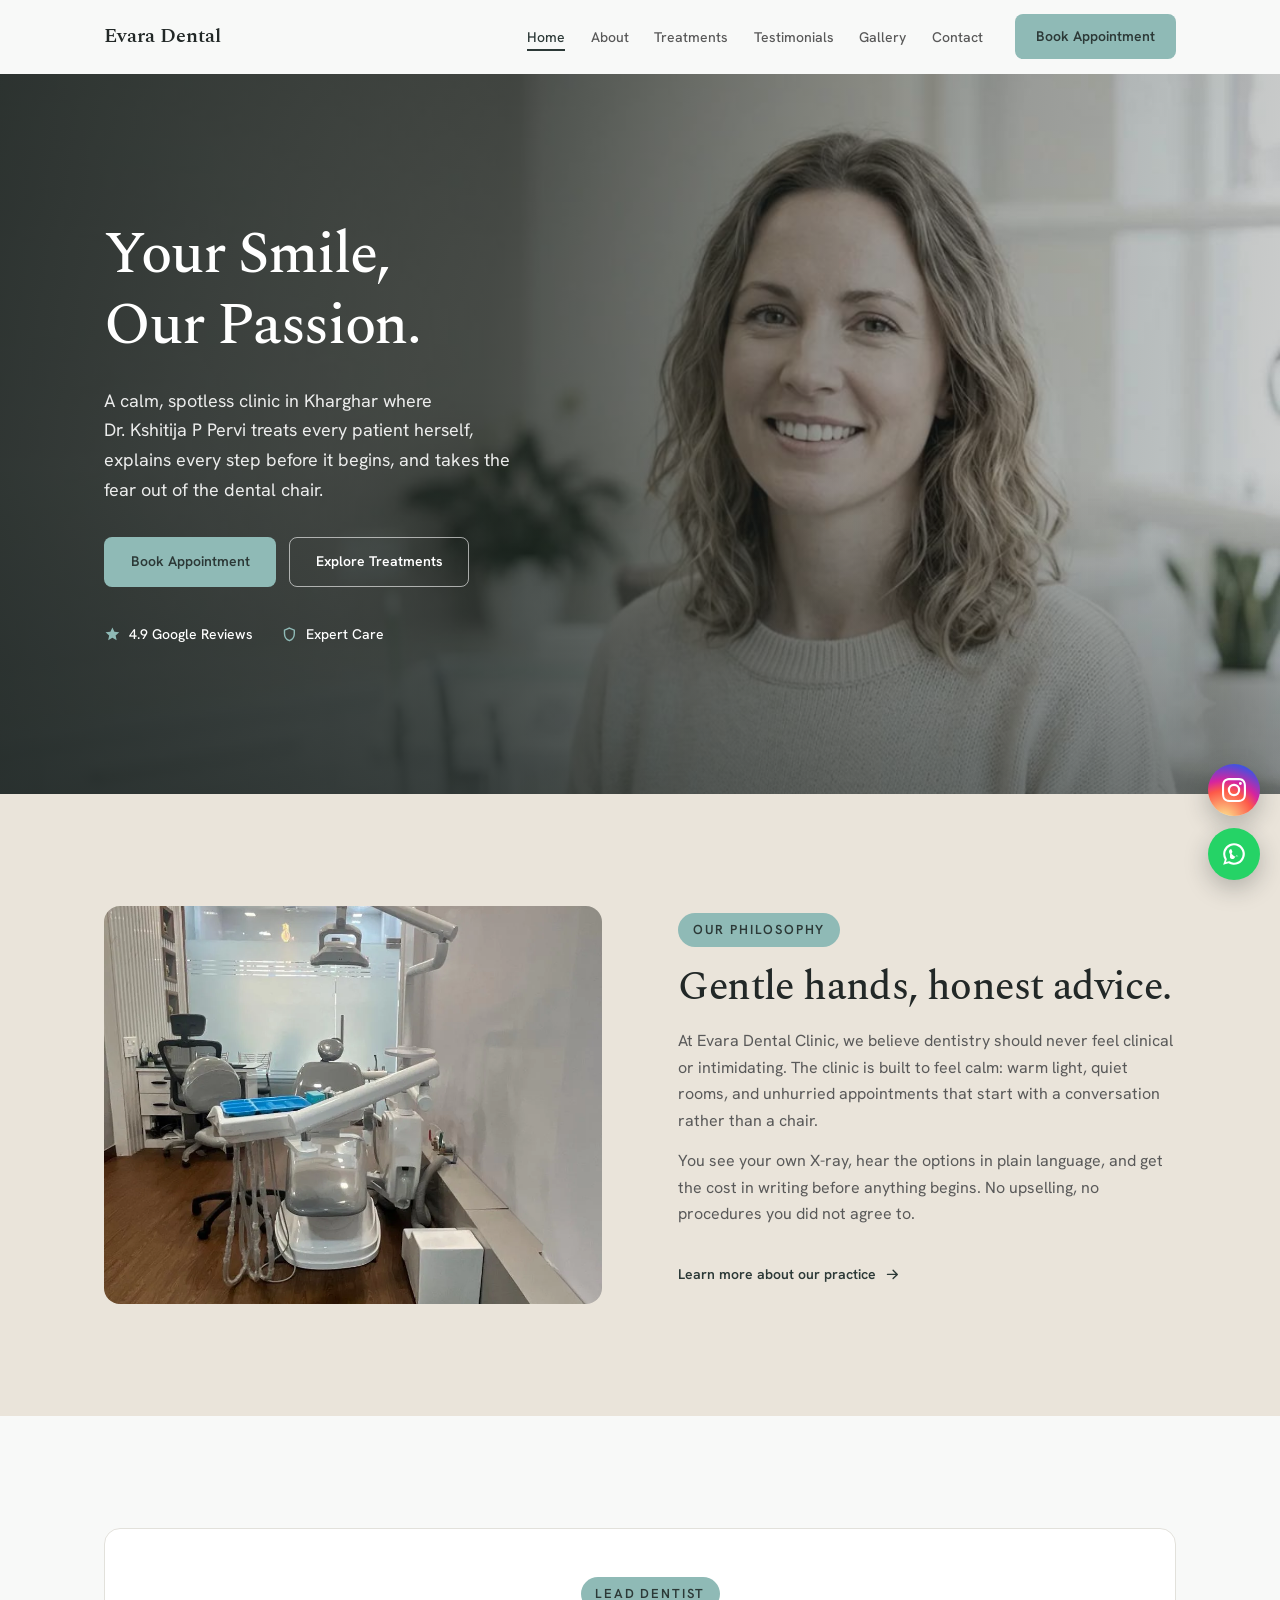
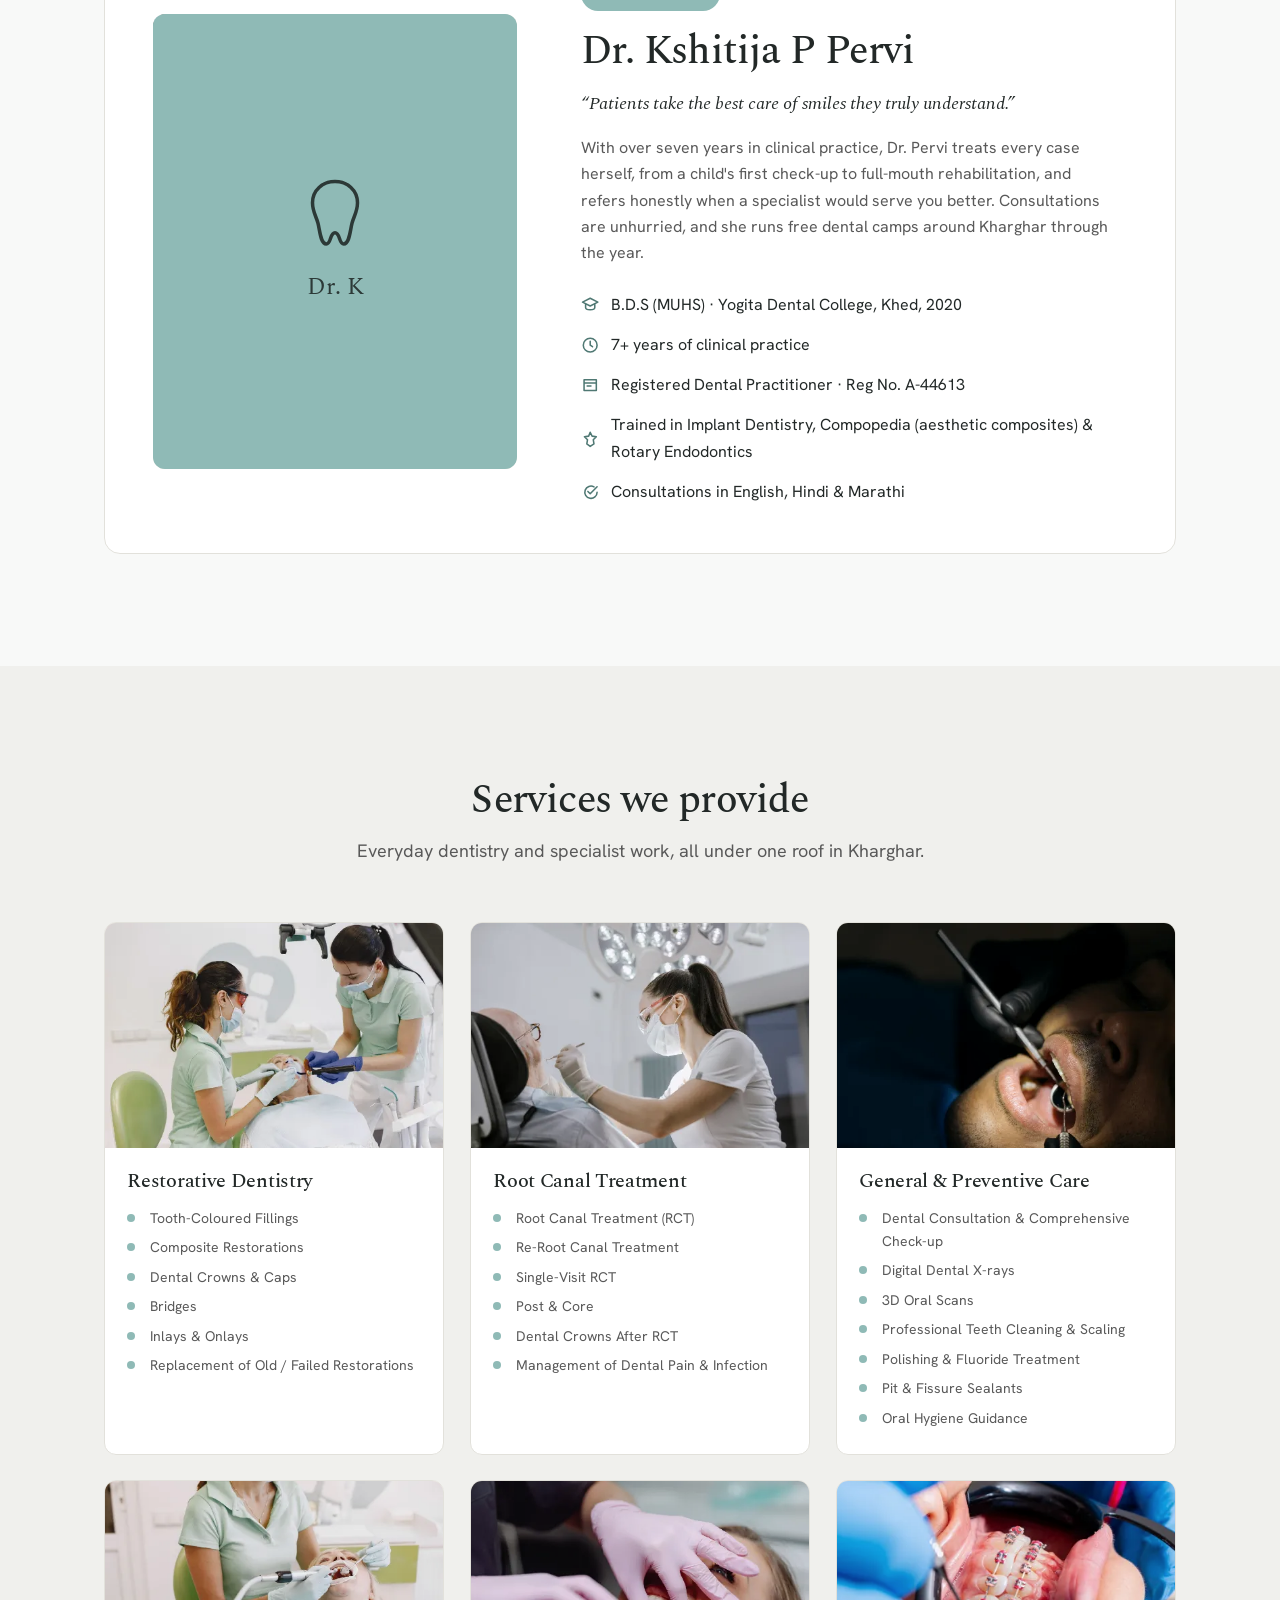
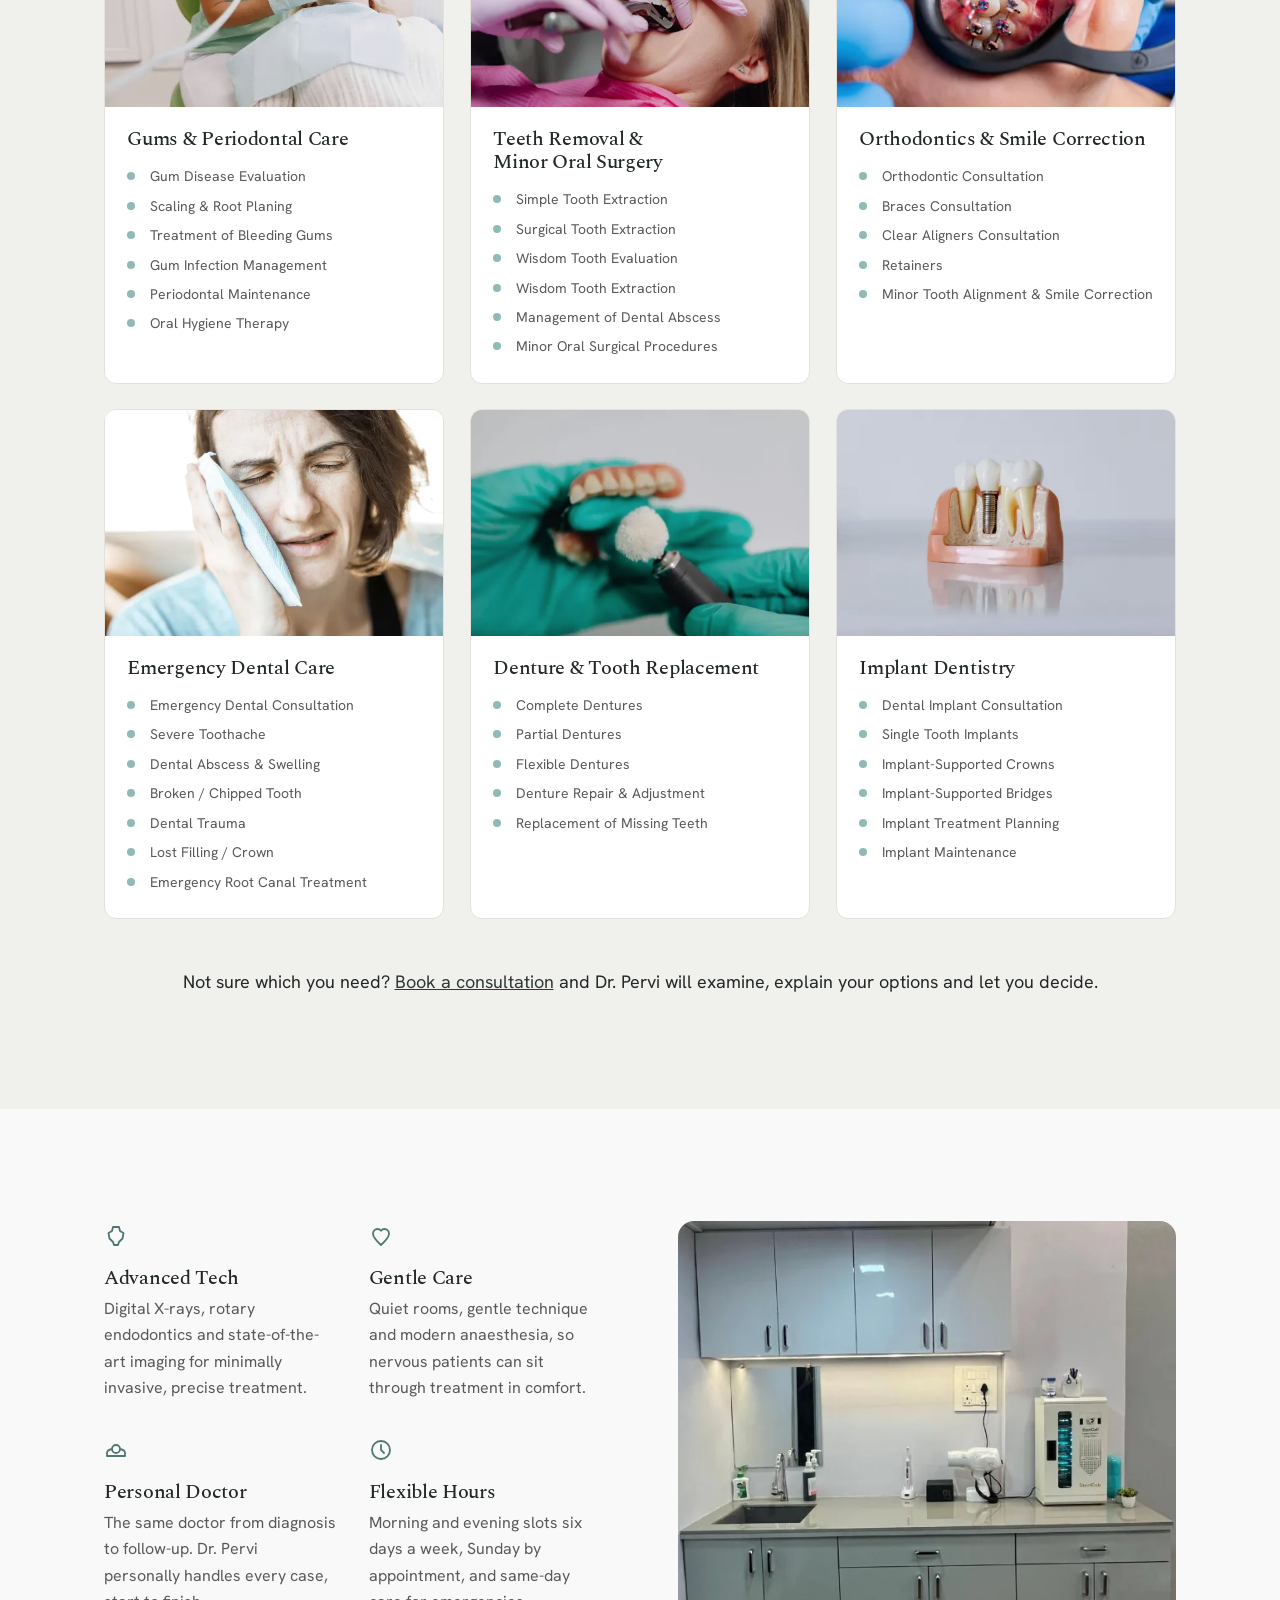
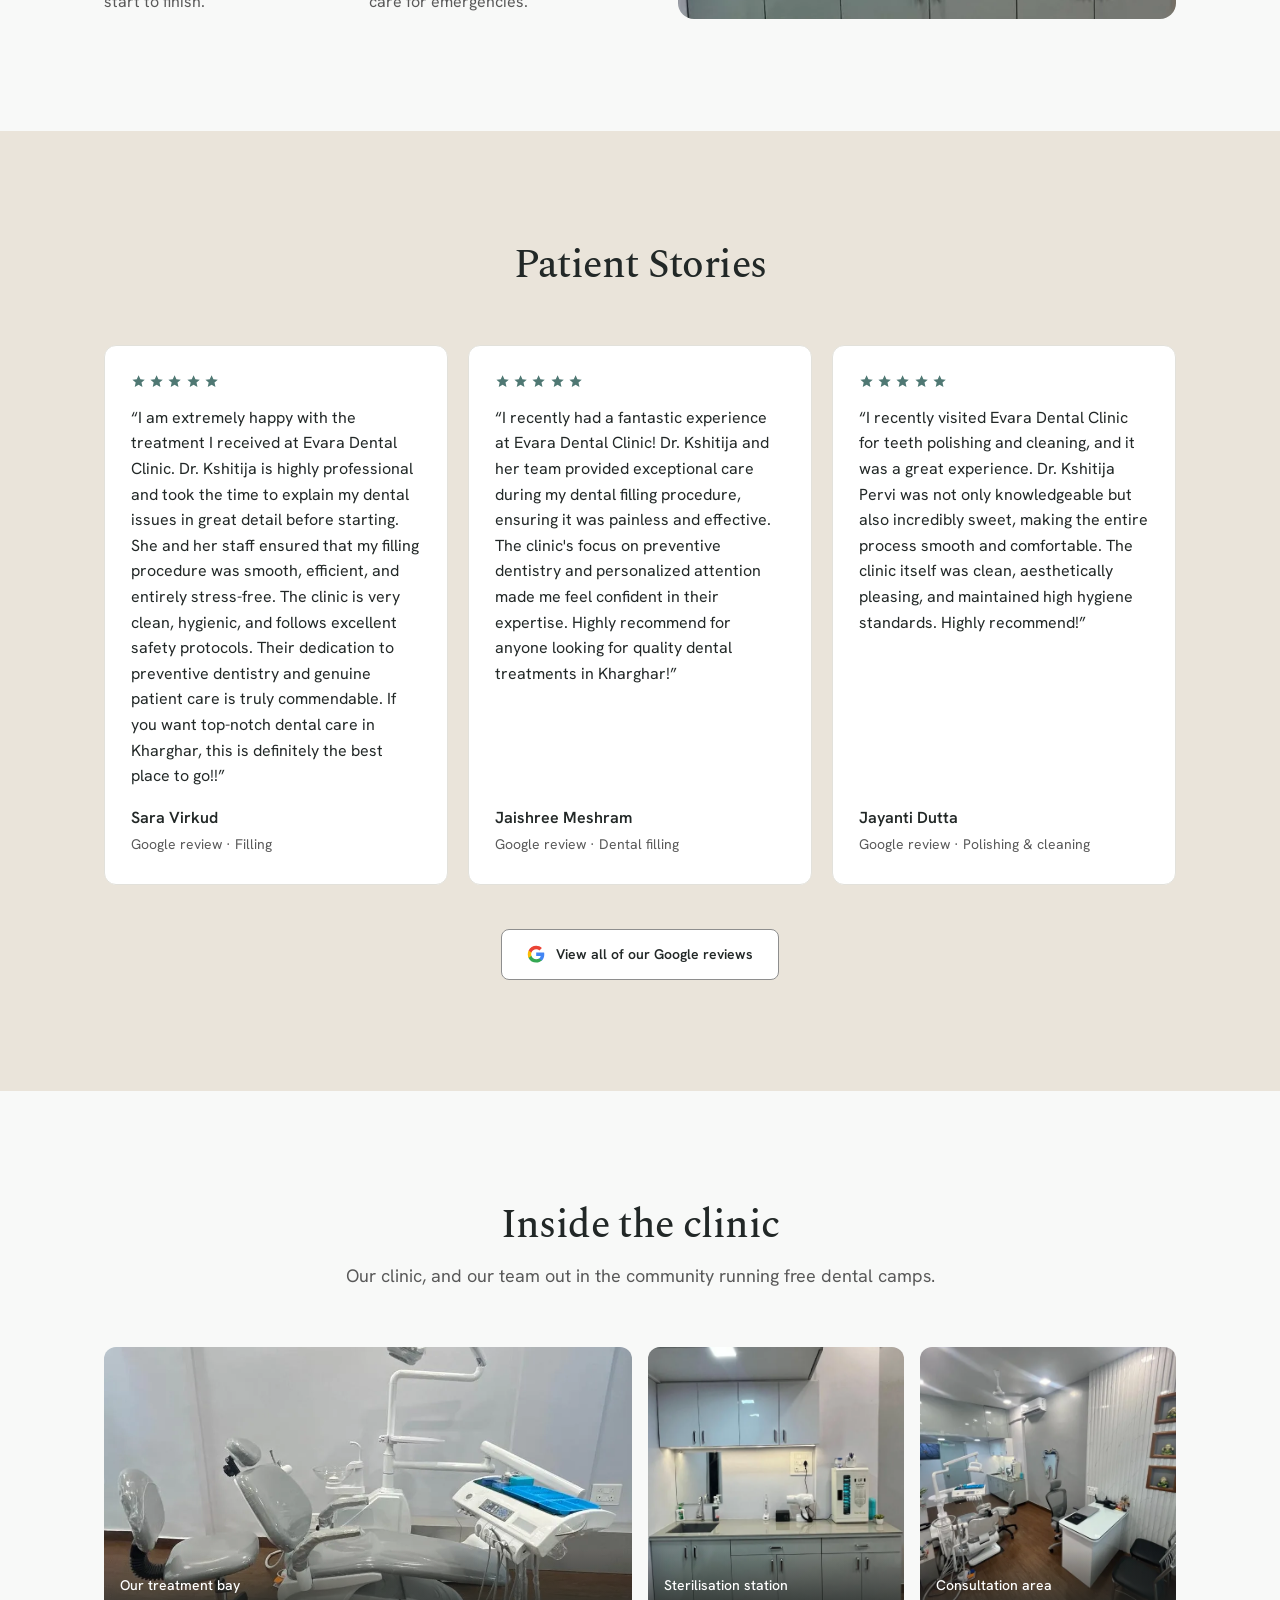
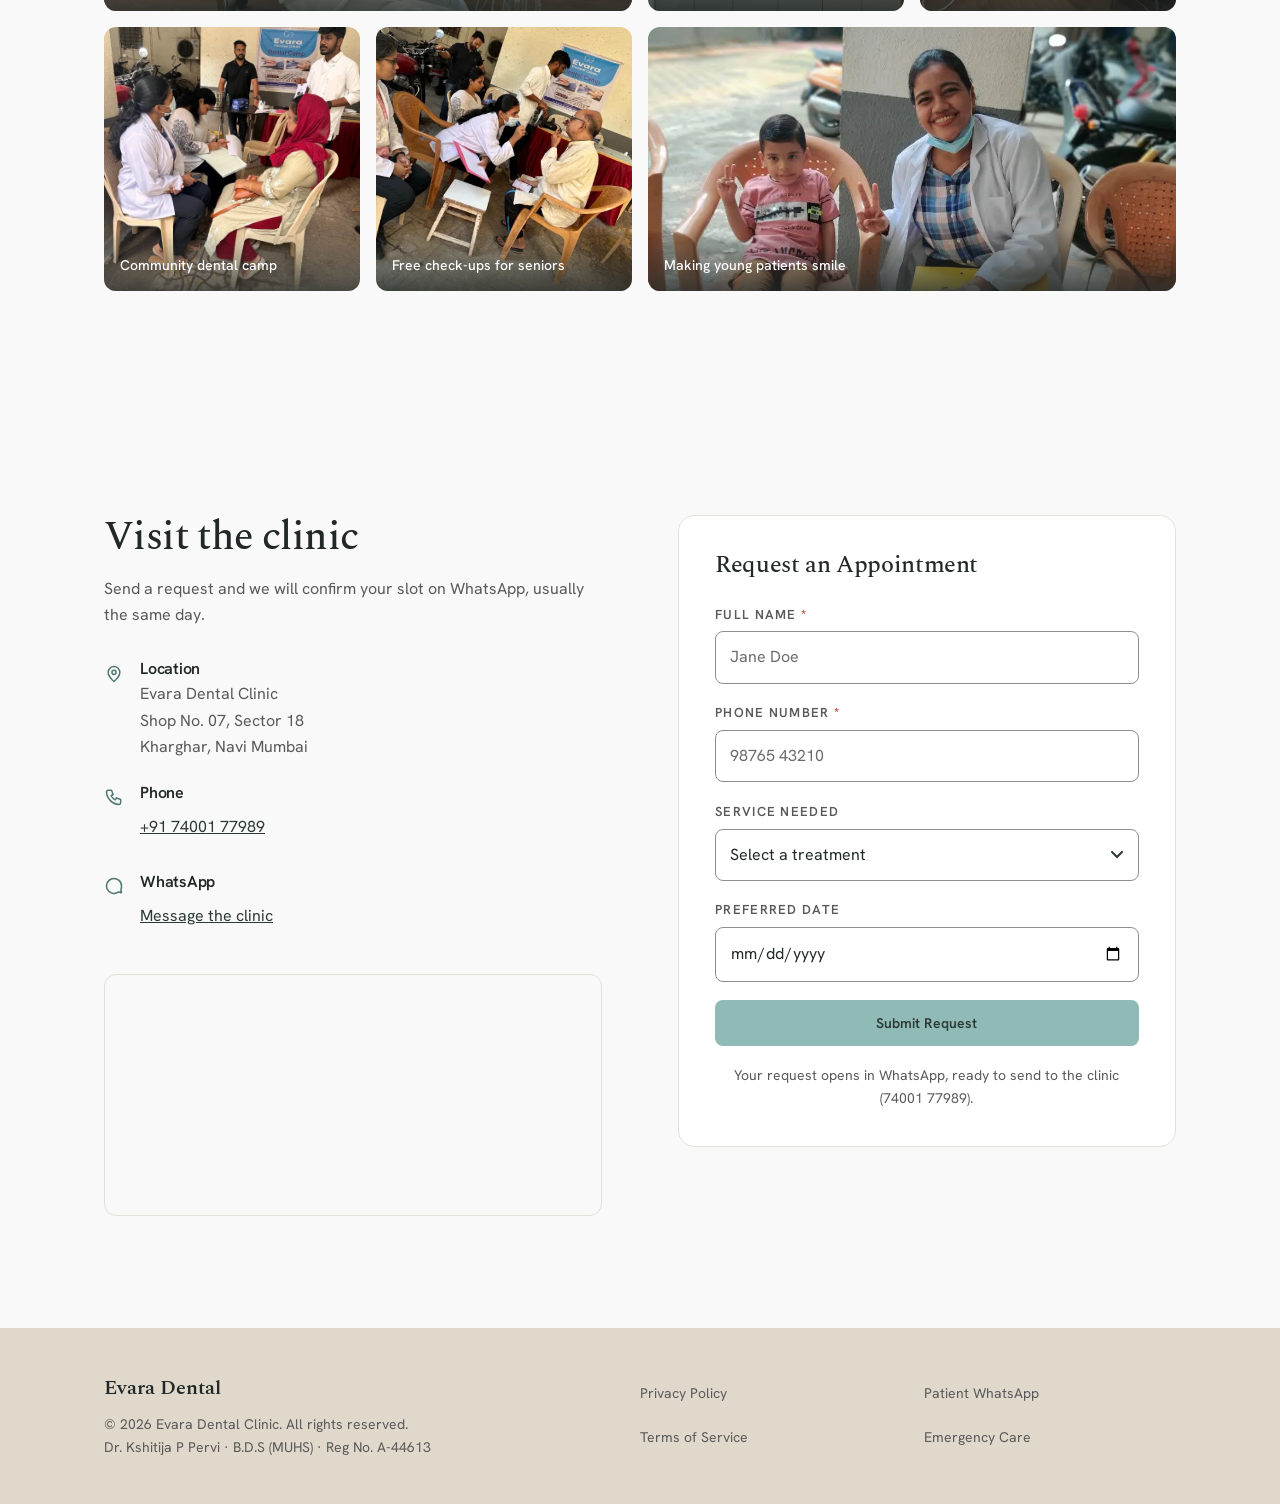
==== index.html @ 3974112f "Expand services to 9 categories and enrich doctor bio - Services section rebuilt from 4 icon cards t" ====
<!DOCTYPE html>
<html lang="en">
<head>
  <meta charset="UTF-8">
  <meta name="viewport" content="width=device-width, initial-scale=1.0">
  <title>Evara Dental Clinic | Dr. Kshitija P Pervi, B.D.S (MUHS)</title>
  <meta name="description" content="Evara Dental Clinic in Sector 18, Kharghar. Dr. Kshitija P Pervi, B.D.S (MUHS) treats every case personally: check-ups, root canals, implants, braces and kids' dentistry. Call 74001 77989 to book.">
  <link rel="preconnect" href="https://fonts.googleapis.com">
  <link rel="preconnect" href="https://fonts.gstatic.com" crossorigin>
  <link href="https://fonts.googleapis.com/css2?family=Spectral:ital,wght@0,400;0,500;0,600;1,400&family=Hanken+Grotesk:wght@400;500;600&display=swap" rel="stylesheet">
  <link rel="stylesheet" href="styles.css">
  <link rel="icon" type="image/svg+xml" href='data:image/svg+xml,<svg xmlns="http://www.w3.org/2000/svg" viewBox="0 0 32 32"><path d="M16 3C11 3 7 6.5 7 11.5c0 3.5 1.5 5.5 2.2 8.2.7 2.7 1 8.3 3.3 8.3 2 0 1.4-4.5 3.5-4.5s1.5 4.5 3.5 4.5c2.3 0 2.6-5.6 3.3-8.3.7-2.7 2.2-4.7 2.2-8.2C25 6.5 21 3 16 3z" fill="none" stroke="%232C3937" stroke-width="2"/></svg>'>
</head>
<body>

  <a class="skip-link" href="#home">Skip to content</a>

  <!-- ======================= NAVIGATION ======================= -->
  <header class="site-header" id="siteHeader">
    <nav class="nav" aria-label="Main">
      <a href="#home" class="brand">Evara Dental</a>

      <button class="nav-toggle" id="navToggle" aria-expanded="false" aria-controls="navMenu">
        <span class="nav-toggle-bar"></span>
        <span class="nav-toggle-bar"></span>
        <span class="sr-only">Open menu</span>
      </button>

      <div class="nav-menu" id="navMenu">
        <ul class="nav-links">
          <li><a href="#home">Home</a></li>
          <li><a href="#about">About</a></li>
          <li><a href="#treatments">Treatments</a></li>
          <li><a href="#testimonials">Testimonials</a></li>
          <li><a href="#gallery">Gallery</a></li>
          <li><a href="#contact">Contact</a></li>
        </ul>
        <a href="#contact" class="btn btn-primary nav-cta">Book Appointment</a>
      </div>
    </nav>
  </header>

  <main>

    <!-- ======================= HERO ======================= -->
    <section class="hero hero--video" id="home">
      <div class="hero-bg" aria-hidden="true">
        <!-- Decorative background clip. Poster shows before load and whenever
             the video is paused (reduced-motion, or a failed/blocked load). -->
        <video class="hero-video" id="heroVideo"
               autoplay muted loop playsinline preload="metadata"
               poster="images/hero-poster.jpg" tabindex="-1" aria-hidden="true">
          <source src="videos/hero-smile.mp4" type="video/mp4">
        </video>
        <div class="hero-scrim"></div>
      </div>
      <div class="container">
        <div class="hero-copy">
          <h1 class="hero-title">
            <span class="line"><span>Your Smile,</span></span>
            <span class="line"><span>Our Passion.</span></span>
          </h1>
          <p>A calm, spotless clinic in Kharghar where Dr.&nbsp;Kshitija&nbsp;P&nbsp;Pervi treats every patient herself, explains every step before it begins, and takes the fear out of the dental chair.</p>
          <div class="hero-actions">
            <a href="#contact" class="btn btn-primary">Book Appointment</a>
            <a href="#treatments" class="btn btn-outline btn-outline--light">Explore Treatments</a>
          </div>
          <div class="hero-badges">
            <span class="hero-badge">
              <svg viewBox="0 0 24 24" aria-hidden="true"><path fill="currentColor" d="M12 2l2.9 6.3 6.9.7-5.2 4.6 1.5 6.8L12 16.9 5.9 20.4l1.5-6.8L2.2 9l6.9-.7z"/></svg>
              4.9 Google Reviews
            </span>
            <span class="hero-badge">
              <svg viewBox="0 0 24 24" aria-hidden="true"><path fill="none" stroke="currentColor" stroke-width="2" d="M12 3l7 3v5c0 4.5-3 8.5-7 10-4-1.5-7-5.5-7-10V6z"/></svg>
              Expert Care
            </span>
          </div>
        </div>
      </div>
    </section>

    <!-- ======================= PHILOSOPHY / ABOUT ======================= -->
    <section class="philosophy band-beige" id="about">
      <div class="container split-grid">
        <div class="split-media">
          <picture>
            <source type="image/webp" sizes="(max-width: 860px) 100vw, 50vw"
                    srcset="images/clinic-chair-glass-600.webp 600w, images/clinic-chair-glass.webp 960w">
            <img src="images/clinic-chair-glass.jpeg" alt="The treatment bay at Evara, looking through to the frosted-glass consultation room" width="960" height="1280" loading="lazy" decoding="async">
          </picture>
        </div>
        <div class="split-copy">
          <span class="pill">Our Philosophy</span>
          <h2>Gentle hands, honest advice.</h2>
          <p>At Evara Dental Clinic, we believe dentistry should never feel clinical or intimidating. The clinic is built to feel calm: warm light, quiet rooms, and unhurried appointments that start with a conversation rather than a chair.</p>
          <p>You see your own X-ray, hear the options in plain language, and get the cost in writing before anything begins. No upselling, no procedures you did not agree to.</p>
          <a class="arrow-link" href="#dentist">Learn more about our practice
            <svg viewBox="0 0 24 24" aria-hidden="true"><path fill="none" stroke="currentColor" stroke-width="2" stroke-linecap="round" stroke-linejoin="round" d="M5 12h14m-6-6l6 6-6 6"/></svg>
          </a>
        </div>
      </div>
    </section>

    <!-- ======================= LEAD DENTIST ======================= -->
    <section class="dentist" id="dentist">
      <div class="container">
        <div class="dentist-card">
          <!-- TO ADD THE DOCTOR'S PHOTO: save it as images/dr-kshitija.jpg, then
               remove `no-photo` from the div below and add the src to the img:
               <img id="doctorPhoto" src="images/dr-kshitija.jpg" alt="Dr. Kshitija P Pervi"> -->
          <div class="dentist-portrait no-photo" id="doctorPortrait">
            <img id="doctorPhoto" alt="Dr. Kshitija P Pervi">
            <div class="dentist-monogram" aria-hidden="true">
              <svg viewBox="0 0 32 32">
                <path d="M16 3C11 3 7 6.5 7 11.5c0 3.5 1.5 5.5 2.2 8.2.7 2.7 1 8.3 3.3 8.3 2 0 1.4-4.5 3.5-4.5s1.5 4.5 3.5 4.5c2.3 0 2.6-5.6 3.3-8.3.7-2.7 2.2-4.7 2.2-8.2C25 6.5 21 3 16 3z" fill="none" stroke="currentColor" stroke-width="1.4"/>
              </svg>
              <span>Dr. K</span>
            </div>
          </div>
          <div class="dentist-copy">
            <span class="pill">Lead Dentist</span>
            <h2>Dr. Kshitija P Pervi</h2>
            <p class="dentist-quote">&ldquo;Patients take the best care of smiles they truly understand.&rdquo;</p>
            <p class="dentist-bio">With over seven years in clinical practice, Dr. Pervi treats every case herself, from a child's first check-up to full-mouth rehabilitation, and refers honestly when a specialist would serve you better. Consultations are unhurried, and she runs free dental camps around Kharghar through the year.</p>
            <ul class="dentist-creds">
              <li>
                <svg viewBox="0 0 24 24" aria-hidden="true"><path fill="none" stroke="currentColor" stroke-width="2" stroke-linecap="round" stroke-linejoin="round" d="M12 3L2 8l10 5 10-5-10-5zm-6 7.5V15c0 1.7 2.7 3 6 3s6-1.3 6-3v-4.5"/></svg>
                B.D.S (MUHS) &middot; Yogita Dental College, Khed, 2020
              </li>
              <li>
                <svg viewBox="0 0 24 24" aria-hidden="true"><circle cx="12" cy="12" r="9" fill="none" stroke="currentColor" stroke-width="2"/><path fill="none" stroke="currentColor" stroke-width="2" stroke-linecap="round" d="M12 7v5l3 2"/></svg>
                7+ years of clinical practice
              </li>
              <li>
                <svg viewBox="0 0 24 24" aria-hidden="true"><path fill="none" stroke="currentColor" stroke-width="2" stroke-linecap="round" stroke-linejoin="round" d="M4 5h16v14H4zM4 9h16M8 13h5"/></svg>
                Registered Dental Practitioner &middot; Reg No. A-44613
              </li>
              <li>
                <svg viewBox="0 0 24 24" aria-hidden="true"><path fill="none" stroke="currentColor" stroke-width="2" stroke-linecap="round" stroke-linejoin="round" d="M12 3l2.5 5 5.5.8-4 3.9.9 5.5L12 21.5 7.6 18.2l.9-5.5-4-3.9L10 8z"/></svg>
                Trained in Implant Dentistry, Compopedia (aesthetic composites) &amp; Rotary Endodontics
              </li>
              <li>
                <svg viewBox="0 0 24 24" aria-hidden="true"><path fill="none" stroke="currentColor" stroke-width="2" stroke-linecap="round" stroke-linejoin="round" d="M21 12a8 8 0 1 1-4-6.9M21 5l-9 9-3-3"/></svg>
                Consultations in English, Hindi &amp; Marathi
              </li>
            </ul>
          </div>
        </div>
      </div>
    </section>

    <!-- ======================= SERVICES ======================= -->
    <section class="services" id="treatments">
      <div class="container">
        <div class="section-head">
          <h2>Services we provide</h2>
          <p>Everyday dentistry and specialist work, all under one roof in Kharghar.</p>
        </div>
        <div class="service-grid">

          <article class="service-card">
            <div class="service-media">
              <picture>
                <source type="image/webp" sizes="(max-width:560px) 100vw, (max-width:900px) 46vw, 30vw"
                        srcset="images/services/1-restorative-500.webp 500w, images/services/1-restorative.webp 800w">
                <img src="images/services/1-restorative.webp" alt="Two dentists placing a tooth-coloured filling for a patient" loading="lazy" decoding="async">
              </picture>
            </div>
            <div class="service-body">
              <h3>Restorative Dentistry</h3>
              <ul class="service-list">
                <li>Tooth-Coloured Fillings</li>
                <li>Composite Restorations</li>
                <li>Dental Crowns &amp; Caps</li>
                <li>Bridges</li>
                <li>Inlays &amp; Onlays</li>
                <li>Replacement of Old / Failed Restorations</li>
              </ul>
            </div>
          </article>

          <article class="service-card">
            <div class="service-media">
              <picture>
                <source type="image/webp" sizes="(max-width:560px) 100vw, (max-width:900px) 46vw, 30vw"
                        srcset="images/services/2-rootcanal-500.webp 500w, images/services/2-rootcanal.webp 800w">
                <img src="images/services/2-rootcanal.webp" alt="A dentist performing root canal treatment on a patient" loading="lazy" decoding="async">
              </picture>
            </div>
            <div class="service-body">
              <h3>Root Canal Treatment</h3>
              <ul class="service-list">
                <li>Root Canal Treatment (RCT)</li>
                <li>Re-Root Canal Treatment</li>
                <li>Single-Visit RCT</li>
                <li>Post &amp; Core</li>
                <li>Dental Crowns After RCT</li>
                <li>Management of Dental Pain &amp; Infection</li>
              </ul>
            </div>
          </article>

          <article class="service-card">
            <div class="service-media">
              <picture>
                <source type="image/webp" sizes="(max-width:560px) 100vw, (max-width:900px) 46vw, 30vw"
                        srcset="images/services/3-general-500.webp 500w, images/services/3-general.webp 800w">
                <img src="images/services/3-general.webp" alt="A patient having a dental check-up and scan" loading="lazy" decoding="async">
              </picture>
            </div>
            <div class="service-body">
              <h3>General &amp; Preventive Care</h3>
              <ul class="service-list">
                <li>Dental Consultation &amp; Comprehensive Check-up</li>
                <li>Digital Dental X-rays</li>
                <li>3D Oral Scans</li>
                <li>Professional Teeth Cleaning &amp; Scaling</li>
                <li>Polishing &amp; Fluoride Treatment</li>
                <li>Pit &amp; Fissure Sealants</li>
                <li>Oral Hygiene Guidance</li>
              </ul>
            </div>
          </article>

          <article class="service-card">
            <div class="service-media">
              <picture>
                <source type="image/webp" sizes="(max-width:560px) 100vw, (max-width:900px) 46vw, 30vw"
                        srcset="images/services/4-gums-500.webp 500w, images/services/4-gums.webp 800w">
                <img src="images/services/4-gums.webp" alt="A dental hygienist cleaning a patient's teeth and gums" loading="lazy" decoding="async">
              </picture>
            </div>
            <div class="service-body">
              <h3>Gums &amp; Periodontal Care</h3>
              <ul class="service-list">
                <li>Gum Disease Evaluation</li>
                <li>Scaling &amp; Root Planing</li>
                <li>Treatment of Bleeding Gums</li>
                <li>Gum Infection Management</li>
                <li>Periodontal Maintenance</li>
                <li>Oral Hygiene Therapy</li>
              </ul>
            </div>
          </article>

          <article class="service-card">
            <div class="service-media">
              <picture>
                <source type="image/webp" sizes="(max-width:560px) 100vw, (max-width:900px) 46vw, 30vw"
                        srcset="images/services/5-extraction-500.webp 500w, images/services/5-extraction.webp 800w">
                <img src="images/services/5-extraction.webp" alt="A dentist extracting a tooth during minor oral surgery" loading="lazy" decoding="async">
              </picture>
            </div>
            <div class="service-body">
              <h3>Teeth Removal &amp; Minor Oral Surgery</h3>
              <ul class="service-list">
                <li>Simple Tooth Extraction</li>
                <li>Surgical Tooth Extraction</li>
                <li>Wisdom Tooth Evaluation</li>
                <li>Wisdom Tooth Extraction</li>
                <li>Management of Dental Abscess</li>
                <li>Minor Oral Surgical Procedures</li>
              </ul>
            </div>
          </article>

          <article class="service-card">
            <div class="service-media">
              <picture>
                <source type="image/webp" sizes="(max-width:560px) 100vw, (max-width:900px) 46vw, 30vw"
                        srcset="images/services/6-ortho-500.webp 500w, images/services/6-ortho.webp 800w">
                <img src="images/services/6-ortho.webp" alt="A close-up of braces fitted on a patient's teeth" loading="lazy" decoding="async">
              </picture>
            </div>
            <div class="service-body">
              <h3>Orthodontics &amp; Smile Correction</h3>
              <ul class="service-list">
                <li>Orthodontic Consultation</li>
                <li>Braces Consultation</li>
                <li>Clear Aligners Consultation</li>
                <li>Retainers</li>
                <li>Minor Tooth Alignment &amp; Smile Correction</li>
              </ul>
            </div>
          </article>

          <article class="service-card">
            <div class="service-media">
              <picture>
                <source type="image/webp" sizes="(max-width:560px) 100vw, (max-width:900px) 46vw, 30vw"
                        srcset="images/services/7-emergency-500.webp 500w, images/services/7-emergency.webp 800w">
                <img src="images/services/7-emergency.webp" alt="A person holding an ice pack to their jaw with a toothache" loading="lazy" decoding="async">
              </picture>
            </div>
            <div class="service-body">
              <h3>Emergency Dental Care</h3>
              <ul class="service-list">
                <li>Emergency Dental Consultation</li>
                <li>Severe Toothache</li>
                <li>Dental Abscess &amp; Swelling</li>
                <li>Broken / Chipped Tooth</li>
                <li>Dental Trauma</li>
                <li>Lost Filling / Crown</li>
                <li>Emergency Root Canal Treatment</li>
              </ul>
            </div>
          </article>

          <article class="service-card">
            <div class="service-media">
              <picture>
                <source type="image/webp" sizes="(max-width:560px) 100vw, (max-width:900px) 46vw, 30vw"
                        srcset="images/services/8-denture-500.webp 500w, images/services/8-denture.webp 800w">
                <img src="images/services/8-denture.webp" alt="A dentist preparing a denture" loading="lazy" decoding="async">
              </picture>
            </div>
            <div class="service-body">
              <h3>Denture &amp; Tooth Replacement</h3>
              <ul class="service-list">
                <li>Complete Dentures</li>
                <li>Partial Dentures</li>
                <li>Flexible Dentures</li>
                <li>Denture Repair &amp; Adjustment</li>
                <li>Replacement of Missing Teeth</li>
              </ul>
            </div>
          </article>

          <article class="service-card">
            <div class="service-media">
              <picture>
                <source type="image/webp" sizes="(max-width:560px) 100vw, (max-width:900px) 46vw, 30vw"
                        srcset="images/services/9-implant-500.webp 500w, images/services/9-implant.webp 800w">
                <img src="images/services/9-implant.webp" alt="A dental implant model showing an implant between natural teeth" loading="lazy" decoding="async">
              </picture>
            </div>
            <div class="service-body">
              <h3>Implant Dentistry</h3>
              <ul class="service-list">
                <li>Dental Implant Consultation</li>
                <li>Single Tooth Implants</li>
                <li>Implant-Supported Crowns</li>
                <li>Implant-Supported Bridges</li>
                <li>Implant Treatment Planning</li>
                <li>Implant Maintenance</li>
              </ul>
            </div>
          </article>

        </div>
        <p class="services-cta">Not sure which you need? <a href="#contact">Book a consultation</a> and Dr. Pervi will examine, explain your options and let you decide.</p>
      </div>
    </section>

    <!-- ======================= FEATURES + INTERIOR ======================= -->
    <section class="features">
      <div class="container split-grid features-grid">
        <div class="feature-list">
          <div class="feature">
            <svg viewBox="0 0 24 24" aria-hidden="true"><path fill="none" stroke="currentColor" stroke-width="1.8" stroke-linecap="round" stroke-linejoin="round" d="M9 3h6l1 4 3.5 2-1 5.5L15 18l-1 3H10l-1-3-3.5-3.5L4.5 9 8 7z"/></svg>
            <h3>Advanced Tech</h3>
            <p>Digital X-rays, rotary endodontics and state-of-the-art imaging for minimally invasive, precise treatment.</p>
          </div>
          <div class="feature">
            <svg viewBox="0 0 24 24" aria-hidden="true"><path fill="none" stroke="currentColor" stroke-width="1.8" stroke-linecap="round" stroke-linejoin="round" d="M12 21C7 16.5 4 13.3 4 9.8 4 7.2 6 5 8.5 5c1.4 0 2.7.7 3.5 1.8C12.8 5.7 14.1 5 15.5 5 18 5 20 7.2 20 9.8c0 3.5-3 6.7-8 11.2z"/></svg>
            <h3>Gentle Care</h3>
            <p>Quiet rooms, gentle technique and modern anaesthesia, so nervous patients can sit through treatment in comfort.</p>
          </div>
          <div class="feature">
            <svg viewBox="0 0 24 24" aria-hidden="true"><path fill="none" stroke="currentColor" stroke-width="1.8" stroke-linecap="round" stroke-linejoin="round" d="M16 11a4 4 0 1 0-8 0m8 0a4 4 0 0 1-8 0m8 0c2.8.6 5 2 5 4v3H3v-3c0-2 2.2-3.4 5-4"/></svg>
            <h3>Personal Doctor</h3>
            <p>The same doctor from diagnosis to follow-up. Dr. Pervi personally handles every case, start to finish.</p>
          </div>
          <div class="feature">
            <svg viewBox="0 0 24 24" aria-hidden="true"><circle cx="12" cy="12" r="9" fill="none" stroke="currentColor" stroke-width="1.8"/><path fill="none" stroke="currentColor" stroke-width="1.8" stroke-linecap="round" d="M12 7v5l3 3"/></svg>
            <h3>Flexible Hours</h3>
            <p>Morning and evening slots six days a week, Sunday by appointment, and same-day care for emergencies.</p>
          </div>
        </div>
        <div class="split-media">
          <picture>
            <source type="image/webp" sizes="(max-width: 860px) 50vw, 25vw"
                    srcset="images/clinic-sterilisation-600.webp 600w, images/clinic-sterilisation.webp 960w">
            <img src="images/clinic-sterilisation.jpeg" alt="The sterilisation station at Evara, with autoclave cabinet, scrub sink and sealed instruments" width="960" height="1280" loading="lazy" decoding="async">
          </picture>
        </div>
      </div>
    </section>

    <!-- ======================= PATIENT STORIES ======================= -->
    <section class="stories band-beige" id="testimonials">
      <div class="container">
        <div class="section-head">
          <h2>Patient Stories</h2>
        </div>
        <div class="story-cards">
          <figure class="story-card">
            <div class="stars" role="img" aria-label="Rated 5 out of 5">
              <svg viewBox="0 0 24 24" aria-hidden="true"><path fill="currentColor" d="M12 2l2.9 6.3 6.9.7-5.2 4.6 1.5 6.8L12 16.9 5.9 20.4l1.5-6.8L2.2 9l6.9-.7z"/></svg><svg viewBox="0 0 24 24" aria-hidden="true"><path fill="currentColor" d="M12 2l2.9 6.3 6.9.7-5.2 4.6 1.5 6.8L12 16.9 5.9 20.4l1.5-6.8L2.2 9l6.9-.7z"/></svg><svg viewBox="0 0 24 24" aria-hidden="true"><path fill="currentColor" d="M12 2l2.9 6.3 6.9.7-5.2 4.6 1.5 6.8L12 16.9 5.9 20.4l1.5-6.8L2.2 9l6.9-.7z"/></svg><svg viewBox="0 0 24 24" aria-hidden="true"><path fill="currentColor" d="M12 2l2.9 6.3 6.9.7-5.2 4.6 1.5 6.8L12 16.9 5.9 20.4l1.5-6.8L2.2 9l6.9-.7z"/></svg><svg viewBox="0 0 24 24" aria-hidden="true"><path fill="currentColor" d="M12 2l2.9 6.3 6.9.7-5.2 4.6 1.5 6.8L12 16.9 5.9 20.4l1.5-6.8L2.2 9l6.9-.7z"/></svg>
            </div>
            <blockquote>&ldquo;I am extremely happy with the treatment I received at Evara Dental Clinic. Dr. Kshitija is highly professional and took the time to explain my dental issues in great detail before starting. She and her staff ensured that my filling procedure was smooth, efficient, and entirely stress-free. The clinic is very clean, hygienic, and follows excellent safety protocols. Their dedication to preventive dentistry and genuine patient care is truly commendable. If you want top-notch dental care in Kharghar, this is definitely the best place to go!!&rdquo;</blockquote>
            <figcaption><span class="story-name">Sara Virkud</span>Google review &middot; Filling</figcaption>
          </figure>
          <figure class="story-card">
            <div class="stars" role="img" aria-label="Rated 5 out of 5">
              <svg viewBox="0 0 24 24" aria-hidden="true"><path fill="currentColor" d="M12 2l2.9 6.3 6.9.7-5.2 4.6 1.5 6.8L12 16.9 5.9 20.4l1.5-6.8L2.2 9l6.9-.7z"/></svg><svg viewBox="0 0 24 24" aria-hidden="true"><path fill="currentColor" d="M12 2l2.9 6.3 6.9.7-5.2 4.6 1.5 6.8L12 16.9 5.9 20.4l1.5-6.8L2.2 9l6.9-.7z"/></svg><svg viewBox="0 0 24 24" aria-hidden="true"><path fill="currentColor" d="M12 2l2.9 6.3 6.9.7-5.2 4.6 1.5 6.8L12 16.9 5.9 20.4l1.5-6.8L2.2 9l6.9-.7z"/></svg><svg viewBox="0 0 24 24" aria-hidden="true"><path fill="currentColor" d="M12 2l2.9 6.3 6.9.7-5.2 4.6 1.5 6.8L12 16.9 5.9 20.4l1.5-6.8L2.2 9l6.9-.7z"/></svg><svg viewBox="0 0 24 24" aria-hidden="true"><path fill="currentColor" d="M12 2l2.9 6.3 6.9.7-5.2 4.6 1.5 6.8L12 16.9 5.9 20.4l1.5-6.8L2.2 9l6.9-.7z"/></svg>
            </div>
            <blockquote>&ldquo;I recently had a fantastic experience at Evara Dental Clinic! Dr. Kshitija and her team provided exceptional care during my dental filling procedure, ensuring it was painless and effective. The clinic's focus on preventive dentistry and personalized attention made me feel confident in their expertise. Highly recommend for anyone looking for quality dental treatments in Kharghar!&rdquo;</blockquote>
            <figcaption><span class="story-name">Jaishree Meshram</span>Google review &middot; Dental filling</figcaption>
          </figure>
          <figure class="story-card">
            <div class="stars" role="img" aria-label="Rated 5 out of 5">
              <svg viewBox="0 0 24 24" aria-hidden="true"><path fill="currentColor" d="M12 2l2.9 6.3 6.9.7-5.2 4.6 1.5 6.8L12 16.9 5.9 20.4l1.5-6.8L2.2 9l6.9-.7z"/></svg><svg viewBox="0 0 24 24" aria-hidden="true"><path fill="currentColor" d="M12 2l2.9 6.3 6.9.7-5.2 4.6 1.5 6.8L12 16.9 5.9 20.4l1.5-6.8L2.2 9l6.9-.7z"/></svg><svg viewBox="0 0 24 24" aria-hidden="true"><path fill="currentColor" d="M12 2l2.9 6.3 6.9.7-5.2 4.6 1.5 6.8L12 16.9 5.9 20.4l1.5-6.8L2.2 9l6.9-.7z"/></svg><svg viewBox="0 0 24 24" aria-hidden="true"><path fill="currentColor" d="M12 2l2.9 6.3 6.9.7-5.2 4.6 1.5 6.8L12 16.9 5.9 20.4l1.5-6.8L2.2 9l6.9-.7z"/></svg><svg viewBox="0 0 24 24" aria-hidden="true"><path fill="currentColor" d="M12 2l2.9 6.3 6.9.7-5.2 4.6 1.5 6.8L12 16.9 5.9 20.4l1.5-6.8L2.2 9l6.9-.7z"/></svg>
            </div>
            <blockquote>&ldquo;I recently visited Evara Dental Clinic for teeth polishing and cleaning, and it was a great experience. Dr. Kshitija Pervi was not only knowledgeable but also incredibly sweet, making the entire process smooth and comfortable. The clinic itself was clean, aesthetically pleasing, and maintained high hygiene standards. Highly recommend!&rdquo;</blockquote>
            <figcaption><span class="story-name">Jayanti Dutta</span>Google review &middot; Polishing &amp; cleaning</figcaption>
          </figure>
        </div>

        <div class="stories-cta">
          <a class="btn btn-outline btn-google" href="https://www.google.com/maps/place/Evara+Dental+clinic/@19.0479641,72.9284267,11z/data=!4m12!1m2!2m1!1sevara+dental+clinic!3m8!1s0x3be7c31c560bcbef:0xb67b7b6c31695065!8m2!3d19.049499!4d73.0757435!9m1!1b1!15sChNldmFyYSBkZW50YWwgY2xpbmljWhUiE2V2YXJhIGRlbnRhbCBjbGluaWOSAQdkZW50aXN04AEA!16s%2Fg%2F11w4nky9dx" target="_blank" rel="noopener">
            <svg class="g-logo" viewBox="0 0 48 48" aria-hidden="true"><path fill="#4285F4" d="M45.1 24.5c0-1.6-.1-3.2-.4-4.7H24v8.9h11.8c-.5 2.7-2 5-4.4 6.6v5.5h7.1c4.2-3.8 6.6-9.5 6.6-16.3z"/><path fill="#34A853" d="M24 46c6 0 11-2 14.6-5.4l-7.1-5.5c-2 1.3-4.5 2.1-7.5 2.1-5.8 0-10.7-3.9-12.400-9.1H4.2v5.7C7.8 41.1 15.3 46 24 46z"/><path fill="#FBBC05" d="M11.6 28.1c-.4-1.3-.7-2.7-.7-4.1s.2-2.8.7-4.1v-5.7H4.2C2.8 17.1 2 20.4 2 24s.8 6.9 2.2 9.8l7.4-5.7z"/><path fill="#EA4335" d="M24 10.8c3.3 0 6.2 1.1 8.5 3.3l6.3-6.3C35 4.3 30 2 24 2 15.3 2 7.8 6.9 4.2 14.2l7.4 5.7c1.7-5.2 6.6-9.1 12.4-9.1z"/></svg>
            View all of our Google reviews
          </a>
        </div>
      </div>
    </section>

    <!-- ======================= GALLERY ======================= -->
    <section class="gallery" id="gallery">
      <div class="container">
        <div class="section-head">
          <h2>Inside the clinic</h2>
          <p>Our clinic, and our team out in the community running free dental camps.</p>
        </div>
        <div class="gallery-grid">
          <figure class="gallery-item gallery-wide">
            <picture>
              <source type="image/webp" sizes="(max-width: 860px) 100vw, 50vw"
                      srcset="images/clinic-chair-600.webp 600w, images/clinic-chair.webp 960w">
              <img src="images/clinic-chair.jpeg" alt="A dental chair and operating light at Evara Dental Clinic, ready for the next patient" width="960" height="1280" loading="lazy" decoding="async">
            </picture>
            <figcaption>Our treatment bay</figcaption>
          </figure>
          <figure class="gallery-item">
            <picture>
              <source type="image/webp" sizes="(max-width: 860px) 50vw, 25vw"
                      srcset="images/clinic-sterilisation-600.webp 600w, images/clinic-sterilisation.webp 960w">
              <img src="images/clinic-sterilisation.jpeg" alt="Sterilisation cabinet and scrub station with sealed instruments" width="960" height="1280" loading="lazy" decoding="async">
            </picture>
            <figcaption>Sterilisation station</figcaption>
          </figure>
          <figure class="gallery-item">
            <picture>
              <source type="image/webp" sizes="(max-width: 860px) 100vw, 45vw"
                      srcset="images/clinic-operatory-600.webp 600w, images/clinic-operatory.webp 960w">
              <img src="images/clinic-operatory.jpeg" alt="The consultation desk and treatment area at Evara Dental Clinic" width="960" height="1280" loading="lazy" decoding="async">
            </picture>
            <figcaption>Consultation area</figcaption>
          </figure>
          <figure class="gallery-item">
            <picture>
              <source type="image/webp" sizes="(max-width: 860px) 50vw, 25vw"
                      srcset="images/camp-banner-600.webp 600w, images/camp-banner.webp 960w">
              <img src="images/camp-banner.jpeg" alt="The Evara Dental Clinic team screening residents at a free community dental camp" width="960" height="1280" loading="lazy" decoding="async">
            </picture>
            <figcaption>Community dental camp</figcaption>
          </figure>
          <figure class="gallery-item">
            <picture>
              <source type="image/webp" sizes="(max-width: 860px) 50vw, 25vw"
                      srcset="images/camp-checkup-600.webp 600w, images/camp-checkup.webp 960w">
              <img src="images/camp-checkup.jpeg" alt="A dentist examining an elderly patient at an Evara community dental camp" width="1280" height="960" loading="lazy" decoding="async">
            </picture>
            <figcaption>Free check-ups for seniors</figcaption>
          </figure>
          <figure class="gallery-item gallery-wide">
            <picture>
              <source type="image/webp" sizes="(max-width: 860px) 100vw, 50vw"
                      srcset="images/camp-child-600.webp 600w, images/camp-child.webp 960w">
              <img class="focus-top" src="images/camp-child.jpeg" alt="A smiling dentist and a young patient after a check-up at a community dental camp" width="960" height="1280" loading="lazy" decoding="async">
            </picture>
            <figcaption>Making young patients smile</figcaption>
          </figure>
        </div>
      </div>
    </section>

    <!-- ======================= CONTACT ======================= -->
    <section class="contact" id="contact">
      <div class="container contact-grid">
        <div class="contact-copy">
          <h2>Visit the clinic</h2>
          <p>Send a request and we will confirm your slot on WhatsApp, usually the same day.</p>
          <ul class="contact-rows">
            <li>
              <svg viewBox="0 0 24 24" aria-hidden="true"><path fill="none" stroke="currentColor" stroke-width="1.8" stroke-linecap="round" stroke-linejoin="round" d="M12 21s-7-5.8-7-11a7 7 0 0 1 14 0c0 5.2-7 11-7 11z"/><circle cx="12" cy="10" r="2.5" fill="none" stroke="currentColor" stroke-width="1.8"/></svg>
              <div>
                <h3>Location</h3>
                <!-- EDIT: read off the camp banner — CONFIRM the building name before publishing -->
                <p>Evara Dental Clinic<br>Shop No. 07, Sector 18<br>Kharghar, Navi Mumbai</p>
              </div>
            </li>
            <li>
              <svg viewBox="0 0 24 24" aria-hidden="true"><path fill="none" stroke="currentColor" stroke-width="1.8" stroke-linecap="round" stroke-linejoin="round" d="M5 4h4l2 5-2.5 1.5a12 12 0 0 0 5 5L15 13l5 2v4a2 2 0 0 1-2 2A16 16 0 0 1 3 6a2 2 0 0 1 2-2z"/></svg>
              <div>
                <h3>Phone</h3>
                <p><a href="tel:+917400177989">+91 74001 77989</a></p>
              </div>
            </li>
            <li>
              <svg viewBox="0 0 24 24" aria-hidden="true"><path fill="none" stroke="currentColor" stroke-width="1.8" stroke-linecap="round" stroke-linejoin="round" d="M21 12a9 9 0 1 0-3.5 7.1L21 20l-.8-3.2A9 9 0 0 0 21 12z"/></svg>
              <div>
                <h3>WhatsApp</h3>
                <p><a href="https://wa.me/917400177989" target="_blank" rel="noopener">Message the clinic</a></p>
              </div>
            </li>
          </ul>
          <div class="map-wrap">
            <iframe
              src="https://www.google.com/maps/embed?pb=!1m18!1m12!1m3!1d241366.9513137969!2d72.92842665675079!3d19.04796413150614!2m3!1f0!2f0!3f0!3m2!1i1024!2i768!4f13.1!3m3!1m2!1s0x3be7c31c560bcbef%3A0xb67b7b6c31695065!2sEvara%20Dental%20clinic!5e0!3m2!1sen!2sin!4v1784654583688!5m2!1sen!2sin"
              title="Evara Dental Clinic on Google Maps"
              loading="lazy"
              referrerpolicy="strict-origin-when-cross-origin"
              allowfullscreen></iframe>
          </div>
        </div>

        <form class="appointment-card" id="appointmentForm" novalidate>
          <h3 class="appointment-title">Request an Appointment</h3>
          <div class="form-field">
            <label for="fName">Full Name <span class="req" aria-hidden="true">*</span></label>
            <input type="text" id="fName" name="name" autocomplete="name" required aria-required="true" aria-describedby="formError" placeholder="Jane Doe">
          </div>
          <div class="form-field">
            <label for="fPhone">Phone Number <span class="req" aria-hidden="true">*</span></label>
            <input type="tel" id="fPhone" name="phone" autocomplete="tel" inputmode="tel" required aria-required="true" aria-describedby="formError" placeholder="98765 43210">
          </div>
          <div class="form-field">
            <label for="fService">Service Needed</label>
            <select id="fService" name="service">
              <option value="" selected>Select a treatment</option>
              <option value="Routine check-up / cleaning">Routine check-up / cleaning</option>
              <option value="Root canal treatment">Root canal treatment</option>
              <option value="Dental implants">Dental implants</option>
              <option value="Braces / clear aligners">Braces / clear aligners</option>
              <option value="Teeth whitening / smile design">Teeth whitening / smile design</option>
              <option value="Crowns / bridges / dentures">Crowns / bridges / dentures</option>
              <option value="Extraction / wisdom tooth">Extraction / wisdom tooth</option>
              <option value="Kids' dentistry">Kids' dentistry</option>
              <option value="Dental emergency">Dental emergency</option>
            </select>
          </div>
          <div class="form-field">
            <label for="fDate">Preferred Date</label>
            <input type="date" id="fDate" name="date">
          </div>
          <p class="form-error" id="formError" role="alert" hidden>Please fill in your name and phone number so we can confirm your appointment.</p>
          <button type="submit" class="btn btn-primary btn-wide"><span class="btn-label">Submit Request</span></button>
          <p class="form-note">Your request opens in WhatsApp, ready to send to the clinic (74001 77989).</p>
        </form>
      </div>
    </section>
  </main>

  <!-- ======================= FOOTER ======================= -->
  <footer class="site-footer">
    <div class="container footer-grid">
      <div>
        <p class="footer-brand">Evara Dental</p>
        <p class="footer-fine">&copy; <span id="year">2026</span> Evara Dental Clinic. All rights reserved.</p>
        <p class="footer-fine">Dr. Kshitija P Pervi &middot; B.D.S (MUHS) &middot; Reg No. A-44613</p>
      </div>
      <nav class="footer-col" aria-label="Legal">
        <a href="#">Privacy Policy</a>
        <a href="#">Terms of Service</a>
      </nav>
      <nav class="footer-col" aria-label="Patient links">
        <a href="https://wa.me/917400177989" target="_blank" rel="noopener">Patient WhatsApp</a>
        <a href="tel:+917400177989">Emergency Care</a>
      </nav>
    </div>
  </footer>

  <div class="fab-stack">
    <a href="https://www.instagram.com/evara_dental_clinic" class="fab fab-instagram" target="_blank" rel="noopener" aria-label="Follow Evara Dental Clinic on Instagram">
      <svg viewBox="0 0 24 24" width="24" height="24" aria-hidden="true"><path fill="currentColor" d="M12 2.2c3.2 0 3.6 0 4.9.1 1.2.1 1.8.2 2.2.4.6.2 1 .5 1.4.9.4.4.7.8.9 1.4.2.4.4 1 .4 2.2.1 1.3.1 1.7.1 4.9s0 3.6-.1 4.9c-.1 1.2-.2 1.8-.4 2.2-.2.6-.5 1-.9 1.4-.4.4-.8.7-1.4.9-.4.2-1 .4-2.2.4-1.3.1-1.7.1-4.9.1s-3.6 0-4.9-.1c-1.2-.1-1.8-.2-2.2-.4-.6-.2-1-.5-1.4-.9-.4-.4-.7-.8-.9-1.4-.2-.4-.4-1-.4-2.2-.1-1.3-.1-1.7-.1-4.9s0-3.6.1-4.9c.1-1.2.2-1.8.4-2.2.2-.6.5-1 .9-1.4.4-.4.8-.7 1.4-.9.4-.2 1-.4 2.2-.4 1.3-.1 1.7-.1 4.9-.1m0-2.2C8.7 0 8.3 0 7 .1 5.7.2 4.9.4 4.1.7c-.8.3-1.5.7-2.1 1.4C1.3 2.7.9 3.4.6 4.2.3 4.9.1 5.8.1 7 0 8.3 0 8.7 0 12s0 3.7.1 5c.1 1.2.3 2.1.6 2.8.3.8.7 1.5 1.4 2.1.6.6 1.3 1.1 2.1 1.4.7.3 1.6.5 2.8.6 1.3.1 1.7.1 5 .1s3.7 0 5-.1c1.2-.1 2.1-.3 2.8-.6.8-.3 1.5-.7 2.1-1.4.6-.6 1.1-1.3 1.4-2.1.3-.7.5-1.6.6-2.8.1-1.3.1-1.7.1-5s0-3.7-.1-5c-.1-1.2-.3-2.1-.6-2.8-.3-.8-.7-1.5-1.4-2.1C21.3 1.3 20.6.9 19.8.6 19.1.3 18.2.1 17 .1 15.7 0 15.3 0 12 0zm0 5.8a6.2 6.2 0 1 0 0 12.4 6.2 6.2 0 0 0 0-12.4zM12 16a4 4 0 1 1 0-8 4 4 0 0 1 0 8zm6.4-11.9a1.4 1.4 0 1 0 0 2.9 1.4 1.4 0 0 0 0-2.9z"/></svg>
    </a>
    <a href="https://wa.me/917400177989?text=Hello%20Evara%20Dental%20Clinic%2C%20I%27d%20like%20to%20book%20an%20appointment."
       class="fab fab-whatsapp" target="_blank" rel="noopener" aria-label="Chat with Evara Dental Clinic on WhatsApp">
      <svg viewBox="0 0 24 24" width="26" height="26" aria-hidden="true"><path fill="currentColor" d="M12 2A10 10 0 0 0 2 12a9.9 9.9 0 0 0 1.5 5.3L2 22l4.9-1.4A10 10 0 1 0 12 2m0 18a8 8 0 0 1-4.2-1.2l-.3-.2-2.9.8.8-2.8-.2-.3A8 8 0 1 1 12 20m4.4-5.9c-.2-.1-1.4-.7-1.6-.8s-.4-.1-.5.1-.6.8-.8.9-.3.2-.5 0a6.5 6.5 0 0 1-1.9-1.2 7.3 7.3 0 0 1-1.3-1.6c-.1-.2 0-.4.1-.5l.4-.4a1.8 1.8 0 0 0 .2-.4.4.4 0 0 0 0-.4c0-.1-.5-1.3-.7-1.8s-.4-.4-.5-.4h-.5a.9.9 0 0 0-.6.3 2.6 2.6 0 0 0-.8 1.9 4.5 4.5 0 0 0 1 2.4A10.4 10.4 0 0 0 8.5 16a13 13 0 0 0 1.3.5 3.1 3.1 0 0 0 1.4.1 2.3 2.3 0 0 0 1.5-1.1 1.9 1.9 0 0 0 .1-1.1c0-.1-.2-.2-.4-.3"/></svg>
    </a>
  </div>

  <script src="script.js"></script>
</body>
</html>
---- styles.css ----
/* ==========================================================================
   Evara Dental Clinic — Lumina reference layout with the client's exact
   style-guide tokens, tuned to clear WCAG AA contrast.
   Noto Serif headlines, Hanken Grotesk body.
   ========================================================================== */

:root {
  /* color — client style guide, with text/icon values darkened to clear WCAG AA.
     Guide values kept verbatim wherever they are used as FILLS (dark content on
     top passes); darkened only where the color itself had to carry contrast. */
  --neutral:    #F8F9F8;   /* Neutral: page background (guide) */
  --sage:       #8FBAB6;   /* Primary: fills — buttons, pills, icon chips (guide) */
  --sage-hover: #7BA9A4;   /* Primary, pressed */
  --sage-ink:   #4F7873;   /* Primary, darkened: icons + stars that carry meaning */
  --gray:       #595959;   /* Secondary, darkened from #7A7A7A: body text */
  --beige:      #EAE4DA;   /* Tertiary: bands, portrait bg (guide) */
  --beige-deep: #DFD8CB;   /* darker tertiary: footer */
  --surface-alt:#F0F0ED;   /* treatments band */
  --white:      #FFFFFF;
  --dark:       #2C3937;   /* buttons / inverted, from the guide's primary button */
  --dark-hover: #202B29;
  --ink:        #222827;   /* headings */
  --line:       #E2E1DB;   /* decorative hairlines (cards, dividers) */
  --line-strong:#8E8E8E;   /* borders that identify a control (inputs, outline btn) */
  --error:      #A33B2A;
  --placeholder:#6B6B6B;

  /* type families — client style guide; not swapped. Metric-matched fallbacks
     (defined below) sit ahead of the system fonts to minimise load shift. */
  --font-display: "Spectral", "Spectral Fallback", Georgia, serif;
  --font-body: "Hanken Grotesk", "Hanken Fallback", "Segoe UI", system-ui, sans-serif;

  /* type scale — practical ramp anchored at 1rem/16px body, strong contrast at
     the display end. Only the two headline steps are fluid; everything else is
     fixed so the layout stays predictable. Semantic names, never by-value. */
  --text-xs:   0.8125rem;  /* 13px — uppercase pills + form labels */
  --text-sm:   0.875rem;   /* 14px — nav, captions, metadata, buttons */
  --text-base: 1rem;       /* 16px — body (WCAG floor; stops iOS input zoom) */
  --text-md:   1.125rem;   /* 18px — lead lines, pull quote */
  --text-lg:   1.25rem;    /* 20px — card headings */
  --text-xl:   1.5rem;     /* 24px — panel titles */
  --text-2xl:  clamp(1.9rem, 1.4rem + 2vw, 2.5rem);    /* section headings */
  --text-3xl:  clamp(2.5rem, 1.6rem + 3.6vw, 3.6rem);  /* hero */

  /* rhythm */
  --space-section: clamp(4rem, 9vw, 7rem);
  --container: 72rem;
  --radius: 12px;
  --radius-lg: 16px;

  /* z-index scale */
  --z-header: 10;
  --z-fab: 20;
  --z-skip: 100;

  /* motion — the clinic's promise is "unhurried", so everything decelerates
     into place and nothing overshoots. No bounce, no elastic, anywhere. */
  --ease-out-quart: cubic-bezier(0.25, 1, 0.5, 1);
  --ease-out-expo:  cubic-bezier(0.16, 1, 0.3, 1);
  --dur-press:  120ms;   /* presses and colour shifts: under the 80-150ms feel-instant band */
  --dur-state:  260ms;   /* hovers, focus rings, menu items */
  --dur-layout: 400ms;   /* menu open, card lift */
  --dur-enter:  700ms;   /* entrances, deliberately slow for a nervous audience */
}

/* Metric-matched fallbacks: hold the fallback close to the web font's box so
   text does not reflow when Noto Serif / Hanken Grotesk swap in. Values are
   approximate; tune with Fontaine if a measured CLS pass is ever run. */
@font-face {
  font-family: "Hanken Fallback";
  src: local("Segoe UI"), local("Arial");
  size-adjust: 105%;
  ascent-override: 90%;
  descent-override: 23.5%;
  line-gap-override: 0%;
}
@font-face {
  font-family: "Spectral Fallback";
  src: local("Georgia");
  size-adjust: 100%;
  ascent-override: 92%;
  descent-override: 24%;
  line-gap-override: 0%;
}

/* ---------- reset ---------- */
*, *::before, *::after { box-sizing: border-box; }
body { margin: 0; }
img { max-width: 100%; display: block; }
/* <picture> is only a source selector; let the <img> lay out as if direct child */
picture { display: contents; }
h1, h2, h3, p, ul, ol, dl, figure, blockquote { margin: 0; }

html {
  scroll-behavior: smooth;
  scroll-padding-top: 5rem;
}

body {
  font-family: var(--font-body);
  font-size: var(--text-base);
  line-height: 1.65;
  color: var(--gray);
  background: var(--neutral);
  -webkit-font-smoothing: antialiased;
  font-optical-sizing: auto;
  font-kerning: normal;
  text-rendering: optimizeLegibility;
}

.sr-only {
  position: absolute; width: 1px; height: 1px;
  padding: 0; margin: -1px; overflow: hidden;
  clip: rect(0 0 0 0); white-space: nowrap; border: 0;
}

.skip-link {
  position: absolute;
  left: 0.75rem;
  top: -100%;
  z-index: var(--z-skip);
  padding: 0.75rem 1.25rem;
  background: var(--dark);
  color: var(--white);
  font-size: var(--text-sm);
  font-weight: 600;
  border-radius: 0 0 8px 8px;
  text-decoration: none;
}
.skip-link:focus { top: 0; }

.container {
  max-width: var(--container);
  margin-inline: auto;
  padding-inline: clamp(1.25rem, 4vw, 2.5rem);
}

a { color: var(--dark); }

:focus-visible {
  outline: 3px solid var(--dark);
  outline-offset: 3px;
  border-radius: 2px;
}

::selection { background: var(--beige-deep); color: var(--ink); }

/* ---------- type ---------- */
h1, h2, h3 {
  font-family: var(--font-display);
  font-weight: 500;
  color: var(--ink);
  line-height: 1.15;
  letter-spacing: -0.015em;
  text-wrap: balance;
}
h2 { font-size: var(--text-2xl); }
p { max-width: 66ch; text-wrap: pretty; }

.pill {
  display: inline-block;
  font-size: var(--text-xs);
  font-weight: 600;
  letter-spacing: 0.14em;
  text-transform: uppercase;
  color: var(--dark);
  background: var(--sage);
  padding: 0.4rem 0.9rem;
  border-radius: 999px;
  margin-bottom: 1.1rem;
}

.section-head {
  text-align: center;
  margin-bottom: clamp(2.25rem, 5vw, 3.5rem);
}
.section-head p {
  margin: 0.75rem auto 0;
  font-size: var(--text-md);
}

.arrow-link {
  display: inline-flex;
  align-items: center;
  gap: 0.5rem;
  min-height: 44px;            /* WCAG 2.5.5 tap target */
  font-size: var(--text-sm);
  font-weight: 600;
  color: var(--dark);
  text-decoration: none;
  border-bottom: 1px solid transparent;
  transition: gap var(--dur-state) var(--ease-out-quart), border-color var(--dur-state) var(--ease-out-quart);
}
.arrow-link svg { width: 1.05rem; height: 1.05rem; }
.arrow-link:hover { gap: 0.8rem; border-bottom-color: var(--dark); }

/* ---------- buttons ---------- */
.btn {
  display: inline-flex;
  align-items: center;
  justify-content: center;
  gap: 0.5rem;
  padding: 0.8rem 1.6rem;
  border-radius: 8px;
  border: 1px solid transparent;
  font-family: var(--font-body);
  font-size: var(--text-sm);
  font-weight: 600;
  text-decoration: none;
  cursor: pointer;
  transition: background-color var(--dur-state) var(--ease-out-quart),
              color var(--dur-state) var(--ease-out-quart),
              border-color var(--dur-state) var(--ease-out-quart),
              box-shadow var(--dur-state) var(--ease-out-quart),
              transform var(--dur-press) var(--ease-out-quart);
}
.btn:hover { transform: translateY(-1px); }
.btn:active { transform: translateY(1px); transition-duration: var(--dur-press); }

.btn-primary {
  background: var(--sage);
  color: var(--dark);
}
.btn-primary:hover {
  background: var(--sage-hover);
  box-shadow: 0 6px 18px rgba(79, 120, 115, 0.28);
}

.btn-outline {
  background: transparent;
  color: var(--ink);
  border-color: var(--line-strong);
}
.btn-outline:hover { border-color: var(--dark); color: var(--dark); }

.btn-wide { width: 100%; }

/* ---------- shared media / split layouts ---------- */
.band-beige { background: var(--beige); }

.split-grid {
  display: grid;
  grid-template-columns: minmax(0, 1fr) minmax(0, 1fr);
  gap: clamp(2.5rem, 6vw, 5rem);
  align-items: center;
}
.split-media img {
  width: 100%;
  height: auto;          /* let aspect-ratio win over the width/height attrs */
  border-radius: var(--radius-lg);
  aspect-ratio: 5 / 4;
  object-fit: cover;
}
@media (max-width: 860px) {
  .split-grid { grid-template-columns: 1fr; }
}

/* ==========================================================================
   Header / navigation
   ========================================================================== */
.site-header {
  position: sticky;
  top: 0;
  z-index: var(--z-header);
  background: rgba(248, 249, 248, 0.92);
  backdrop-filter: blur(8px);
  border-bottom: 1px solid transparent;
  transition: border-color var(--dur-layout) var(--ease-out-quart),
              box-shadow var(--dur-layout) var(--ease-out-quart);
}
.site-header.scrolled {
  border-bottom-color: var(--line);
  box-shadow: 0 4px 20px rgba(34, 40, 39, 0.06);
}

.nav {
  max-width: var(--container);
  margin-inline: auto;
  padding: 0.9rem clamp(1.25rem, 4vw, 2.5rem);
  display: flex;
  align-items: center;
  justify-content: space-between;
  gap: 1rem;
}

.brand {
  font-family: var(--font-display);
  font-size: var(--text-lg);
  font-weight: 600;
  color: var(--ink);
  text-decoration: none;
}

.nav-menu {
  display: flex;
  align-items: center;
  gap: 2rem;
}
.nav-links {
  display: flex;
  gap: 1.6rem;
  list-style: none;
  margin: 0;
  padding: 0;
}
.nav-links a {
  position: relative;
  color: var(--gray);
  text-decoration: none;
  font-size: var(--text-sm);
  font-weight: 500;
  padding-block: 0.35rem;
  transition: color var(--dur-state) var(--ease-out-quart);
}
.nav-links a:hover { color: var(--ink); }
.nav-links a.active { color: var(--dark); }

/* Underline grows from the left rather than blinking on. Desktop only:
   on mobile the links use a bottom border as a list divider. */
@media (min-width: 861px) {
  .nav-links a::after {
    content: "";
    position: absolute;
    inset: auto 0 0 0;
    height: 2px;
    background: var(--dark);
    transform: scaleX(0);
    transform-origin: left;
    transition: transform var(--dur-state) var(--ease-out-quart);
  }
  .nav-links a:hover::after,
  .nav-links a.active::after { transform: scaleX(1); }
}
.nav-cta { padding: 0.6rem 1.25rem; font-size: var(--text-sm); }

.nav-toggle {
  display: none;
  flex-direction: column;
  align-items: center;
  justify-content: center;
  gap: 7px;
  width: 44px;                 /* WCAG 2.5.5 tap target */
  height: 44px;
  padding: 0;
  background: none;
  border: 0;
  cursor: pointer;
}
.nav-toggle-bar {
  width: 26px;
  height: 2px;
  background: var(--ink);
  transition: transform var(--dur-state) var(--ease-out-quart);
}
/* NB: the button's last child is the sr-only label, not a bar, so these must
   target the bars by position among the bars themselves. */
.nav-toggle[aria-expanded="true"] .nav-toggle-bar:nth-child(1) { transform: translateY(4.5px) rotate(45deg); }
.nav-toggle[aria-expanded="true"] .nav-toggle-bar:nth-child(2) { transform: translateY(-4.5px) rotate(-45deg); }

@media (max-width: 860px) {
  .nav-toggle { display: flex; }
  .nav-menu {
    position: absolute;
    top: 100%;
    left: 0;
    right: 0;
    flex-direction: column;
    align-items: stretch;
    gap: 0;
    padding: 0.5rem 1.5rem 1.5rem;
    background: var(--neutral);
    border-bottom: 1px solid var(--line);
    display: none;
  }
  .nav-menu.open {
    display: flex;
    animation: menu-in var(--dur-layout) var(--ease-out-quart) both;
  }
  @keyframes menu-in {
    from { opacity: 0; transform: translateY(-10px); }
    to   { opacity: 1; transform: none; }
  }
  /* Each row arrives just after the panel, so the menu unfolds. */
  .nav-menu.open .nav-links li,
  .nav-menu.open .nav-cta {
    animation: rise 380ms var(--ease-out-quart) both;
    animation-delay: calc(90ms + var(--i, 0) * 45ms);
  }
  .nav-links { flex-direction: column; gap: 0; }
  .nav-links a {
    display: block;
    padding: 0.85rem 0;
    font-size: var(--text-base);
    border-bottom: 1px solid var(--line);
  }
  .nav-cta { margin-top: 1.25rem; }
}

/* ==========================================================================
   Hero — full-bleed video background with the copy overlaid on a warm scrim
   ========================================================================== */
.hero--video {
  position: relative;
  overflow: hidden;
  display: flex;
  align-items: center;
  min-height: min(84vh, 720px);
  padding-block: clamp(4rem, 10vh, 7rem);
}

.hero-bg { position: absolute; inset: 0; z-index: 0; }
.hero-video {
  width: 100%;
  height: 100%;
  object-fit: cover;
  object-position: 72% center;   /* keep the subject framed as it crops */
}
/* Warm dark-green scrim, heaviest on the left where the copy sits, opening up
   on the right so the video reads through. A faint floor gradient anchors it. */
.hero-scrim {
  position: absolute;
  inset: 0;
  background:
    linear-gradient(95deg,
      rgba(28, 36, 34, 0.9) 0%,
      rgba(28, 36, 34, 0.74) 38%,
      rgba(28, 36, 34, 0.4) 66%,
      rgba(28, 36, 34, 0.22) 100%),
    linear-gradient(to top, rgba(28, 36, 34, 0.45), transparent 45%);
}

.hero--video .container { position: relative; z-index: 1; width: 100%; }
.hero--video .hero-copy { max-width: 40rem; }

.hero-copy h1 {
  font-size: var(--text-3xl);
  letter-spacing: -0.02em;
  color: var(--white);
}
.hero--video .hero-copy p {
  margin-top: 1.4rem;
  font-size: var(--text-md);
  max-width: 42ch;
  color: rgba(255, 255, 255, 0.9);
}
.hero-actions {
  display: flex;
  flex-wrap: wrap;
  gap: 0.8rem;
  margin-top: 2rem;
}
.hero-badges {
  display: flex;
  flex-wrap: wrap;
  gap: 1.75rem;
  margin-top: 2.25rem;
}
.hero-badge {
  display: inline-flex;
  align-items: center;
  gap: 0.5rem;
  font-size: var(--text-sm);
  font-weight: 500;
  color: var(--white);
}
.hero-badge svg {
  width: 1.05rem;
  height: 1.05rem;
  color: var(--sage);   /* lighter sage reads on the dark scrim */
  flex-shrink: 0;
}

/* Outline button, light variant, for use over the video */
.btn-outline--light {
  color: var(--white);
  border-color: rgba(255, 255, 255, 0.6);
}
.btn-outline--light:hover {
  color: var(--white);
  border-color: var(--white);
  background: rgba(255, 255, 255, 0.12);
}

@media (max-width: 860px) {
  .hero--video {
    min-height: 78vh;
    align-items: flex-end;       /* copy sits low; the face reads up top */
    padding-bottom: clamp(2.5rem, 8vh, 4rem);
  }
  /* Heavier, bottom-weighted scrim so the overlaid copy stays legible when
     the video crops to centre and the subject sits behind the text. */
  .hero-scrim {
    background: linear-gradient(to top,
      rgba(28, 36, 34, 0.92) 0%,
      rgba(28, 36, 34, 0.7) 34%,
      rgba(28, 36, 34, 0.4) 62%,
      rgba(28, 36, 34, 0.3) 100%);
  }
}

/* ==========================================================================
   Philosophy
   ========================================================================== */
.philosophy { padding-block: var(--space-section); }
.philosophy h2 { margin-bottom: 1.1rem; }
.philosophy p + p { margin-top: 0.9rem; }
.philosophy .arrow-link { margin-top: 1.6rem; }

/* ==========================================================================
   Lead dentist
   ========================================================================== */
.dentist { padding-block: var(--space-section); }
.dentist-card {
  display: grid;
  grid-template-columns: minmax(0, 2fr) minmax(0, 3fr);
  gap: clamp(2rem, 5vw, 4rem);
  align-items: center;
  background: var(--white);
  border: 1px solid var(--line);
  border-radius: var(--radius-lg);
  padding: clamp(1.5rem, 4vw, 3rem);
}
.dentist-portrait {
  position: relative;
  aspect-ratio: 4 / 5;
  border-radius: var(--radius);
  overflow: hidden;
  background: var(--beige);
}
.dentist-portrait img {
  width: 100%;
  height: 100%;
  object-fit: cover;
}
.dentist-portrait img.missing { display: none; }
.dentist-monogram {
  position: absolute;
  inset: 0;
  display: none;
  flex-direction: column;
  align-items: center;
  justify-content: center;
  gap: 0.9rem;
  color: var(--dark);
  background: var(--sage);
}
.dentist-portrait.no-photo .dentist-monogram { display: flex; }
.dentist-monogram svg { width: 5rem; height: 5rem; }
.dentist-monogram span {
  font-family: var(--font-display);
  font-size: var(--text-xl);
}
.dentist-copy h2 { margin-bottom: 0.9rem; }
.dentist-quote {
  font-family: var(--font-display);
  font-style: italic;
  font-size: var(--text-md);
  color: var(--ink);
  margin-bottom: 1rem;
}
.dentist-bio { margin-bottom: 1.6rem; }
.dentist-creds {
  list-style: none;
  margin: 0;
  padding: 0;
  display: grid;
  gap: 0.85rem;
}
.dentist-creds li {
  display: flex;
  align-items: center;
  gap: 0.75rem;
  font-size: var(--text-base);
  color: var(--ink);
}
.dentist-creds svg {
  width: 1.15rem;
  height: 1.15rem;
  color: var(--sage-ink);
  flex-shrink: 0;
}
@media (max-width: 860px) {
  .dentist-card { grid-template-columns: 1fr; }
  .dentist-portrait { max-width: 22rem; }
}

/* ==========================================================================
   Services
   ========================================================================== */
.services { padding-block: var(--space-section); background: var(--surface-alt); }
.service-grid {
  display: grid;
  grid-template-columns: repeat(3, 1fr);
  gap: clamp(1.25rem, 2vw, 1.75rem);
}
@media (max-width: 900px) { .service-grid { grid-template-columns: repeat(2, 1fr); } }
@media (max-width: 560px) { .service-grid { grid-template-columns: 1fr; } }

.service-card {
  display: flex;
  flex-direction: column;
  background: var(--white);
  border: 1px solid var(--line);
  border-radius: var(--radius);
  overflow: hidden;
  transition: transform var(--dur-layout) var(--ease-out-quart),
              box-shadow var(--dur-layout) var(--ease-out-quart),
              border-color var(--dur-layout) var(--ease-out-quart);
}
.service-card:hover {
  transform: translateY(-3px);
  border-color: var(--sage);
  box-shadow: 0 12px 30px rgba(34, 40, 39, 0.08);
}
.service-media {
  aspect-ratio: 3 / 2;
  overflow: hidden;
  background: var(--beige);
}
.service-media img {
  width: 100%;
  height: 100%;
  object-fit: cover;
  /* Light unifying treatment so the varied clinical stock coheres with the
     calm, warm palette; restored on hover. */
  filter: saturate(0.88) contrast(1.02);
  transition: transform 600ms var(--ease-out-quart), filter var(--dur-layout) var(--ease-out-quart);
}
.service-card:hover .service-media img {
  transform: scale(1.04);
  filter: saturate(1) contrast(1.02);
}
.service-body {
  padding: 1.35rem 1.4rem 1.5rem;
  display: flex;
  flex-direction: column;
  gap: 0.85rem;
}
.service-body h3 { font-size: var(--text-lg); }
.service-list {
  list-style: none;
  margin: 0;
  padding: 0;
  display: grid;
  gap: 0.4rem;
}
.service-list li {
  position: relative;
  padding-left: 1.4rem;
  font-size: var(--text-sm);
  color: var(--gray);
}
.service-list li::before {
  content: "";
  position: absolute;
  left: 0;
  top: 0.5em;
  width: 0.5rem;
  height: 0.5rem;
  border-radius: 50%;
  background: var(--sage);
}
.services-cta {
  max-width: none;
  text-align: center;
  margin-top: clamp(2rem, 4vw, 3rem);
  font-size: var(--text-md);
  color: var(--ink);
}

/* ==========================================================================
   Features + interior
   ========================================================================== */
.features { padding-block: var(--space-section); }
.feature-list {
  display: grid;
  grid-template-columns: 1fr 1fr;
  gap: 2.25rem 2rem;
}
.feature svg {
  width: 1.5rem;
  height: 1.5rem;
  color: var(--sage-ink);
  margin-bottom: 0.7rem;
}
.feature h3 {
  font-size: var(--text-lg);
  margin-bottom: 0.35rem;
}
.feature p { font-size: var(--text-base); }
@media (max-width: 560px) {
  .feature-list { grid-template-columns: 1fr; }
}

/* ==========================================================================
   Patient stories
   ========================================================================== */
.stories { padding-block: var(--space-section); }
.story-cards {
  display: grid;
  grid-template-columns: repeat(auto-fit, minmax(min(100%, 18rem), 1fr));
  gap: 1.25rem;
}
.story-card {
  background: var(--white);
  border: 1px solid var(--line);
  border-radius: var(--radius);
  padding: 1.75rem 1.6rem;
  display: flex;
  flex-direction: column;
  gap: 1rem;
}
.stars {
  display: flex;
  gap: 0.2rem;
  color: var(--sage-ink);
}
.stars svg { width: 0.95rem; height: 0.95rem; }
/* Reviews are set upright in the body sans, not italic: Hanken Grotesk has no
   italic loaded (it would synthesise a slanted faux-italic), and long passages
   read better upright. The quotation marks already mark it as a quote. */
.story-card blockquote {
  font-size: var(--text-base);
  line-height: 1.6;
  color: var(--ink);
  flex-grow: 1;
  text-wrap: pretty;
}
.story-card figcaption {
  font-size: var(--text-sm);
  color: var(--gray);
}
.story-name {
  display: block;
  font-size: var(--text-base);
  font-weight: 600;
  color: var(--ink);
  margin-bottom: 0.1rem;
}

.stories-cta {
  display: flex;
  justify-content: center;
  margin-top: clamp(2rem, 4vw, 2.75rem);
}
.btn-google {
  background: var(--white);
  gap: 0.65rem;
}
.g-logo {
  width: 1.15rem;
  height: 1.15rem;
  flex-shrink: 0;
}

/* ==========================================================================
   Gallery
   ========================================================================== */
.gallery { padding-block: var(--space-section); }
.gallery-grid {
  display: grid;
  grid-template-columns: repeat(4, 1fr);
  gap: 1rem;
}
.gallery-item {
  position: relative;
  border-radius: var(--radius);
  overflow: hidden;
  background: var(--beige);
}
.gallery-item img {
  width: 100%;
  height: 100%;
  aspect-ratio: 1 / 1;
  object-fit: cover;
  transition: transform 600ms var(--ease-out-quart);
}
.gallery-item:hover img { transform: scale(1.04); }
/* portrait sources in wide frames: bias the crop toward faces */
.gallery-item img.focus-top { object-position: center 32%; }
.gallery-wide { grid-column: span 2; }
.gallery-wide img { aspect-ratio: 2 / 1; }
.gallery-item figcaption {
  position: absolute;
  inset: auto 0 0 0;
  padding: 1.5rem 1rem 0.85rem;
  font-size: var(--text-sm);
  font-weight: 500;
  color: #fff;
  background: linear-gradient(to top, rgba(34, 40, 39, 0.78), transparent);
  transition: padding-bottom var(--dur-layout) var(--ease-out-quart),
              background var(--dur-layout) var(--ease-out-quart);
}
.gallery-item:hover figcaption {
  padding-bottom: 1.1rem;
  background: linear-gradient(to top, rgba(34, 40, 39, 0.9), transparent);
}
@media (max-width: 860px) {
  .gallery-grid { grid-template-columns: repeat(2, 1fr); }
  .gallery-wide { grid-column: span 2; }
}

/* ==========================================================================
   Contact
   ========================================================================== */
.contact { padding-block: var(--space-section); }
.contact-grid {
  display: grid;
  grid-template-columns: minmax(0, 1fr) minmax(0, 1fr);
  gap: clamp(2.5rem, 6vw, 5rem);
  align-items: start;
}
.contact-copy h2 { margin-bottom: 0.9rem; }
.contact-rows {
  list-style: none;
  margin: 2rem 0 0;
  padding: 0;
  display: grid;
  gap: 1.5rem;
}
.contact-rows li {
  display: flex;
  gap: 1rem;
  align-items: flex-start;
}
.contact-rows svg {
  width: 1.25rem;
  height: 1.25rem;
  color: var(--sage-ink);
  flex-shrink: 0;
  margin-top: 0.2rem;
}
.contact-rows h3 {
  font-family: var(--font-body);
  font-size: var(--text-base);
  font-weight: 600;
  margin-bottom: 0.15rem;
}
.contact-rows p { font-size: var(--text-base); }
/* tel: and WhatsApp are the primary mobile conversions — full tap target */
.contact-rows a {
  display: inline-flex;
  align-items: center;
  min-height: 44px;
}

.map-wrap {
  margin-top: 2.25rem;
  border-radius: var(--radius);
  overflow: hidden;
  border: 1px solid var(--line);
}
.map-wrap iframe {
  display: block;
  width: 100%;
  height: 15rem;
  border: 0;
}

.appointment-card {
  background: var(--white);
  border: 1px solid var(--line);
  border-radius: var(--radius-lg);
  padding: clamp(1.5rem, 3.5vw, 2.25rem);
  display: grid;
  gap: 1.15rem;
}
.appointment-title {
  font-size: var(--text-xl);
  margin-bottom: 0.35rem;
}
.form-field { display: grid; gap: 0.4rem; }
.form-field label {
  font-size: var(--text-xs);
  font-weight: 600;
  letter-spacing: 0.1em;
  text-transform: uppercase;
  color: var(--gray);
}
.form-field input,
.form-field select {
  font: inherit;
  font-size: var(--text-base);
  color: var(--ink);
  background: var(--white);
  border: 1px solid var(--line-strong);
  border-radius: 8px;
  padding: 0.75rem 0.9rem;
  width: 100%;
  transition: border-color var(--dur-state) var(--ease-out-quart), box-shadow var(--dur-state) var(--ease-out-quart);
}
.form-field input::placeholder { color: var(--placeholder); }
.form-field input:focus,
.form-field select:focus {
  border-color: var(--dark);
  box-shadow: 0 0 0 3px rgba(143, 186, 182, 0.35);
  outline: none;
}
/* The field that blocked submission shakes once, so the eye is taken to it
   rather than only to the message underneath. */
.form-field.shake input { animation: shake 400ms var(--ease-out-quart) both; }
@keyframes shake {
  20% { transform: translateX(-4px); }
  40% { transform: translateX(4px); }
  60% { transform: translateX(-3px); }
  80% { transform: translateX(2px); }
  to  { transform: none; }
}

/* Submitting hands off to WhatsApp in another tab, so the button says so. */
.btn.is-sending { pointer-events: none; }
.btn.is-sending .btn-label { opacity: 0.6; }
.form-field select {
  appearance: none;
  background-image: url('data:image/svg+xml;utf8,<svg xmlns="http://www.w3.org/2000/svg" width="12" height="8"><path d="M1 1l5 5 5-5" fill="none" stroke="%232C3937" stroke-width="2" stroke-linecap="round"/></svg>');
  background-repeat: no-repeat;
  background-position: right 0.9rem center;
}
.req { color: var(--error); }
.form-field input[aria-invalid="true"] { border-color: var(--error); }
.form-error {
  color: var(--error);
  font-size: var(--text-sm);
}
.form-note {
  font-size: var(--text-sm);
  text-align: center;
}
@media (max-width: 860px) {
  .contact-grid { grid-template-columns: 1fr; }
}

/* ==========================================================================
   Footer
   ========================================================================== */
.site-footer {
  background: var(--beige-deep);
  padding: 2.75rem 0;
}
.footer-grid {
  display: grid;
  grid-template-columns: 2fr 1fr 1fr;
  gap: 2rem;
}
.footer-brand {
  font-family: var(--font-display);
  font-size: var(--text-lg);
  font-weight: 600;
  color: var(--ink);
  margin-bottom: 0.5rem;
}
.footer-fine {
  font-size: var(--text-sm);
  color: var(--gray);
}
.footer-col {
  display: grid;
  gap: 0;
  align-content: start;
}
.footer-col a {
  display: inline-flex;
  align-items: center;
  min-height: 44px;
  color: var(--gray);
  text-decoration: none;
  font-size: var(--text-sm);
}
.footer-col a:hover { color: var(--dark); }
@media (max-width: 700px) {
  .footer-grid { grid-template-columns: 1fr; }
}

/* ==========================================================================
   Floating action buttons
   ========================================================================== */
.fab-stack {
  position: fixed;
  right: 1.25rem;
  bottom: 1.25rem;
  z-index: var(--z-fab);
  display: flex;
  flex-direction: column;
  gap: 0.75rem;
}
.fab {
  width: 3.25rem;
  height: 3.25rem;
  border-radius: 50%;
  display: grid;
  place-items: center;
  color: #fff;
  box-shadow: 0 8px 24px rgba(34, 40, 39, 0.28);
  transition: transform var(--dur-state) var(--ease-out-quart), box-shadow var(--dur-state) var(--ease-out-quart);
}
.fab:hover {
  transform: translateY(-3px);
  box-shadow: 0 12px 30px rgba(34, 40, 39, 0.35);
}
.fab-whatsapp { background: #25D366; }
.fab-instagram {
  background: radial-gradient(circle at 30% 110%, #FDF497 0%, #FD5949 45%, #D6249F 60%, #285AEB 90%);
}

/* ==========================================================================
   Reveals
   Four behaviours, each matched to what it reveals, rather than one
   fade-and-rise on every section.

   IMPORTANT: the DEFAULT state of every revealed element is fully visible.
   The hidden start frame lives ONLY inside the @keyframes, and is applied by
   `animation` when the IntersectionObserver adds `.in`. So if the observer
   never runs (JS off or failed, restored scroll, a background tab), the page
   is simply visible, never blank. This is the reason it is animation-based
   rather than an `opacity: 0` base state that a class has to undo.
   ========================================================================== */
@media (prefers-reduced-motion: no-preference) {
  /* 1. Copy blocks: opacity only. Sliding paragraphs read as restless, and
        the whole brand claim is that nothing here is rushed. */
  body.js [data-reveal="copy"].in {
    animation: rv-fade var(--dur-enter) var(--ease-out-quart) both;
  }

  /* 2. Photographs: a wipe upward out of a slight over-scale, so the room
        appears to open rather than slide in from nowhere. */
  body.js [data-reveal="media"].in {
    animation: rv-media var(--dur-enter) var(--ease-out-expo) both;
  }

  /* 3. Genuine sibling lists (treatments, reviews, gallery, features). Stagger
        is legitimate here because these ARE lists; capped at 6 so the last
        item never waits more than ~350ms. */
  body.js [data-reveal="item"].in {
    animation: rv-item 520ms var(--ease-out-quart) both;
    animation-delay: calc(var(--i, 0) * 70ms);
  }

  /* 4. Single composed panels (dentist card, booking form): they settle down
        out of a slight under-scale, like something set on a table. */
  body.js [data-reveal="panel"].in {
    animation: rv-panel var(--dur-enter) var(--ease-out-expo) both;
  }

  /* Section headings wipe in from the top as their block reveals: a restrained
     counterpart to the hero's lift, applied only to h2s. */
  body.js [data-reveal].in h2 {
    animation: rv-head 800ms var(--ease-out-expo) both;
  }

  /* The five stars tick in one after another once a review card lands. */
  body.js [data-reveal="item"].in .stars svg {
    animation: star-in 380ms var(--ease-out-quart) both;
  }
  .stars svg:nth-child(1) { animation-delay: 260ms; }
  .stars svg:nth-child(2) { animation-delay: 315ms; }
  .stars svg:nth-child(3) { animation-delay: 370ms; }
  .stars svg:nth-child(4) { animation-delay: 425ms; }
  .stars svg:nth-child(5) { animation-delay: 480ms; }
}

@keyframes rv-fade  { from { opacity: 0; }                                              to { opacity: 1; } }
@keyframes rv-item  { from { opacity: 0; transform: translateY(16px); }                 to { opacity: 1; transform: none; } }
@keyframes rv-panel { from { opacity: 0; transform: translateY(18px) scale(0.99); }     to { opacity: 1; transform: none; } }
@keyframes rv-media { from { opacity: 0; clip-path: inset(14% 0 0 0); transform: scale(1.03); }
                      to   { opacity: 1; clip-path: inset(0 0 0 0);  transform: none; } }
@keyframes rv-head  { from { clip-path: inset(-0.12em -0.12em 105% -0.12em); }
                      to   { clip-path: inset(-0.12em -0.12em -0.12em -0.12em); } }
@keyframes star-in  { from { opacity: 0; transform: scale(0.4); }                        to { opacity: 1; transform: none; } }

/* ==========================================================================
   Hero entrance — the one rehearsed moment on the page
   ========================================================================== */
body.js .hero-bg       { animation: bg-in 1200ms var(--ease-out-expo) both; }
body.js .hero-copy > p { animation: rise 800ms var(--ease-out-expo) 460ms both; }
body.js .hero-actions  { animation: rise 800ms var(--ease-out-expo) 580ms both; }
body.js .hero-badges   { animation: rise 800ms var(--ease-out-expo) 680ms both; }

@keyframes bg-in {
  from { opacity: 0; transform: scale(1.06); }
  to   { opacity: 1; transform: none; }
}

/* Hero headline: each line rises out from behind its own clip box, so the
   words appear to lift into place. This is the page's signature text moment. */
.hero-title .line { display: block; overflow: hidden; padding-bottom: 0.08em; }
.hero-title .line > span { display: block; }
body.js .hero-title .line > span {
  transform: translateY(115%);
  animation: line-rise 950ms var(--ease-out-expo) forwards;
}
body.js .hero-title .line:nth-child(1) > span { animation-delay: 150ms; }
body.js .hero-title .line:nth-child(2) > span { animation-delay: 300ms; }

@keyframes rise {
  from { opacity: 0; transform: translateY(20px); }
  to   { opacity: 1; transform: none; }
}
@keyframes line-rise {
  to { transform: translateY(0); }
}

/* ==========================================================================
   Reduced motion — every animation above has a still equivalent
   ========================================================================== */
@media (prefers-reduced-motion: reduce) {
  html { scroll-behavior: auto; }

  /* Scroll reveals are already off here: every reveal animation lives inside
     `prefers-reduced-motion: no-preference`, and the default state is visible.
     Only the load-triggered entrances need explicitly cancelling. */
  body.js .hero-bg,
  body.js .hero-copy > p,
  body.js .hero-actions,
  body.js .hero-badges,
  body.js .hero-title .line > span,
  .nav-menu.open,
  .form-field.shake input {
    animation: none;
  }

  /* The masked hero lines must reset to visible, not sit at their hidden start. */
  body.js .hero-title .line > span { transform: none; }

  /* Hovers and presses become instant colour changes only. */
  .btn, .arrow-link, .fab, .gallery-item img, .gallery-item figcaption,
  .service-card, .nav-links a::after, .site-header {
    transition-duration: 1ms;
  }
  .btn:hover, .btn:active, .fab:hover, .service-card:hover,
  .gallery-item:hover img { transform: none; }
}
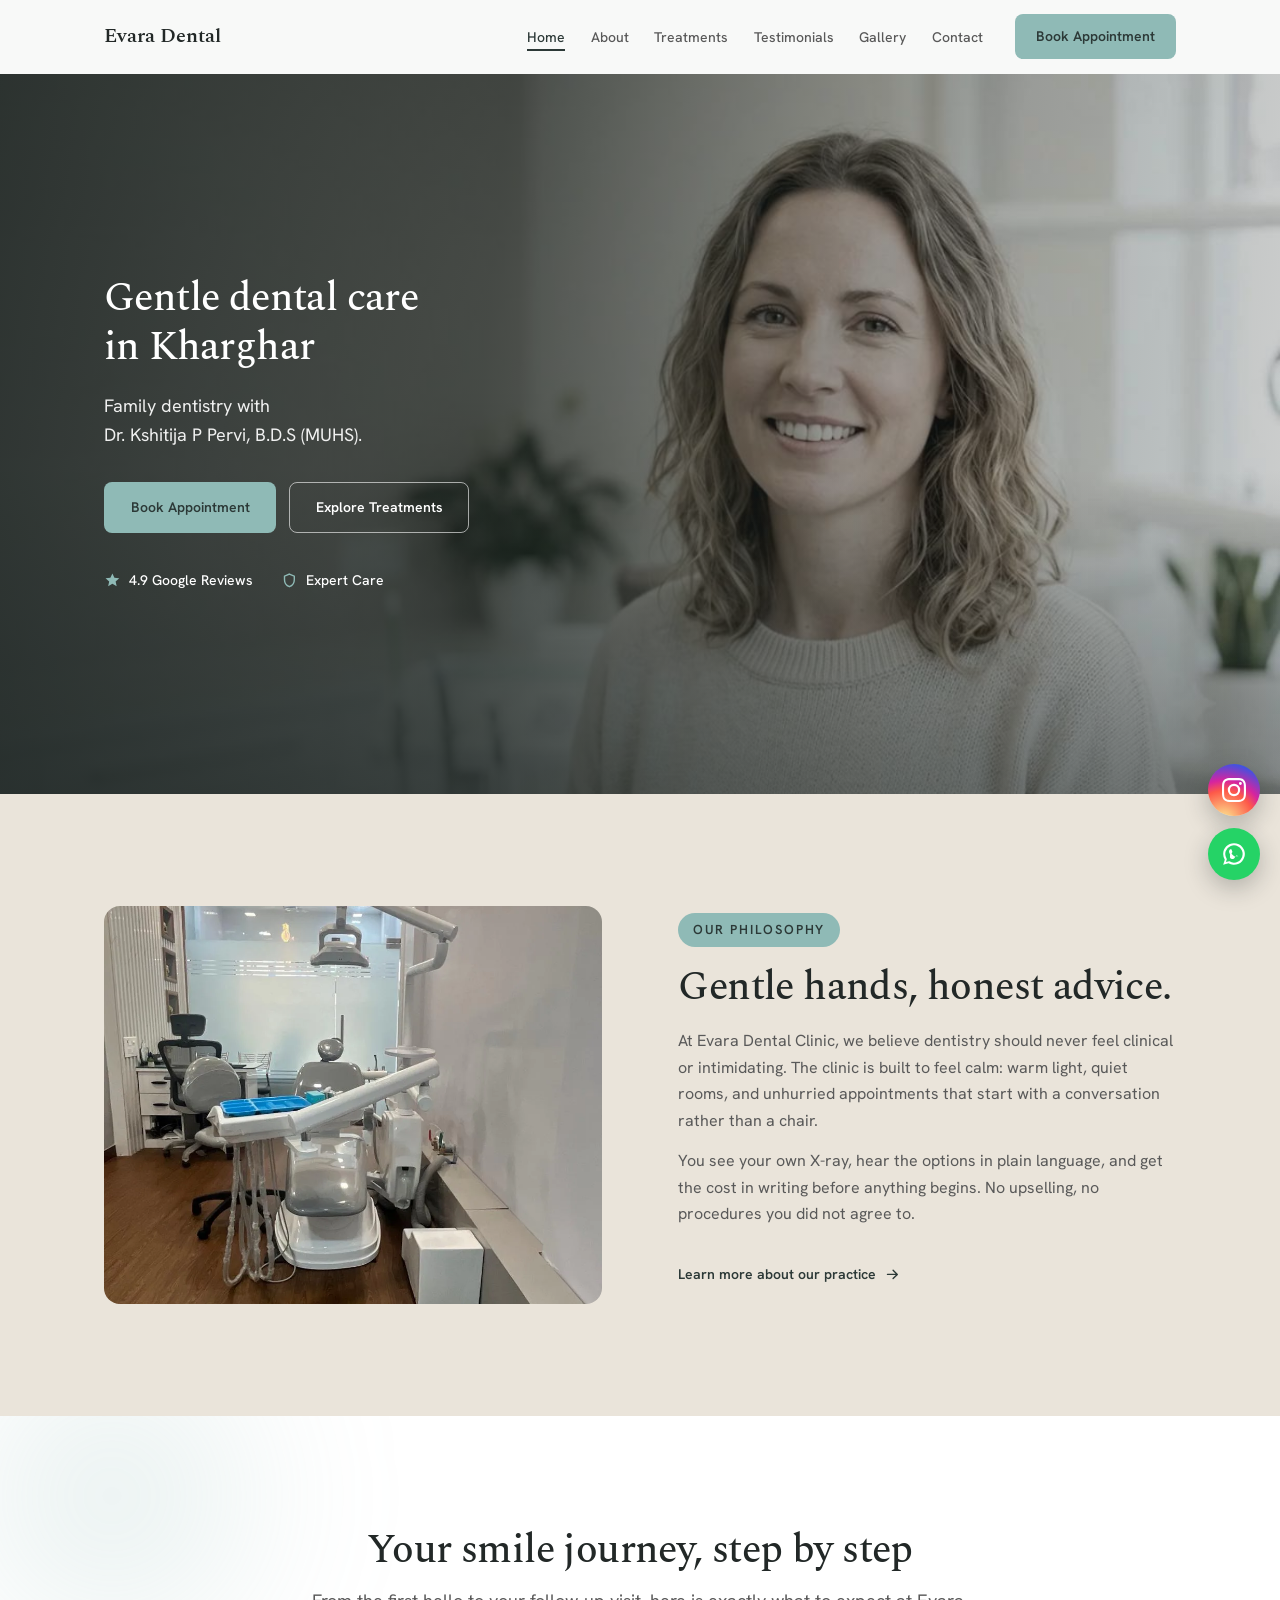
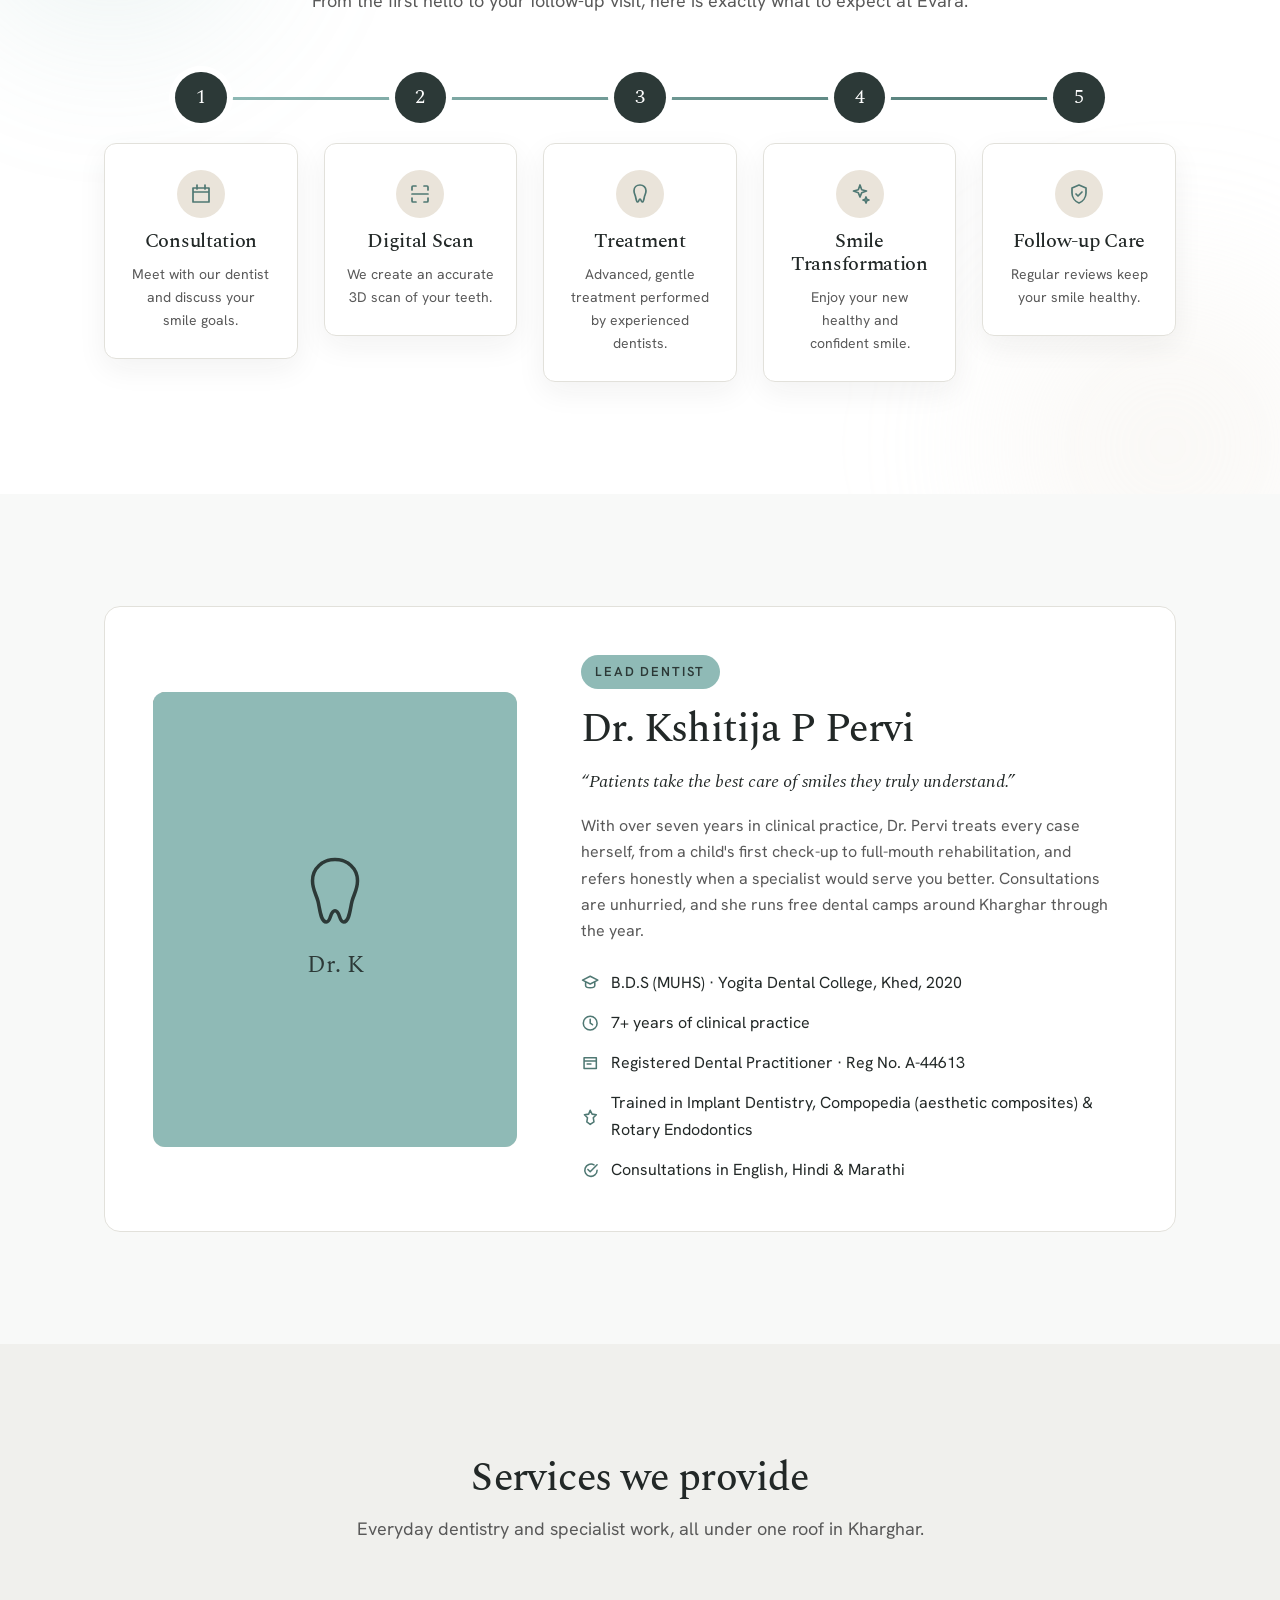
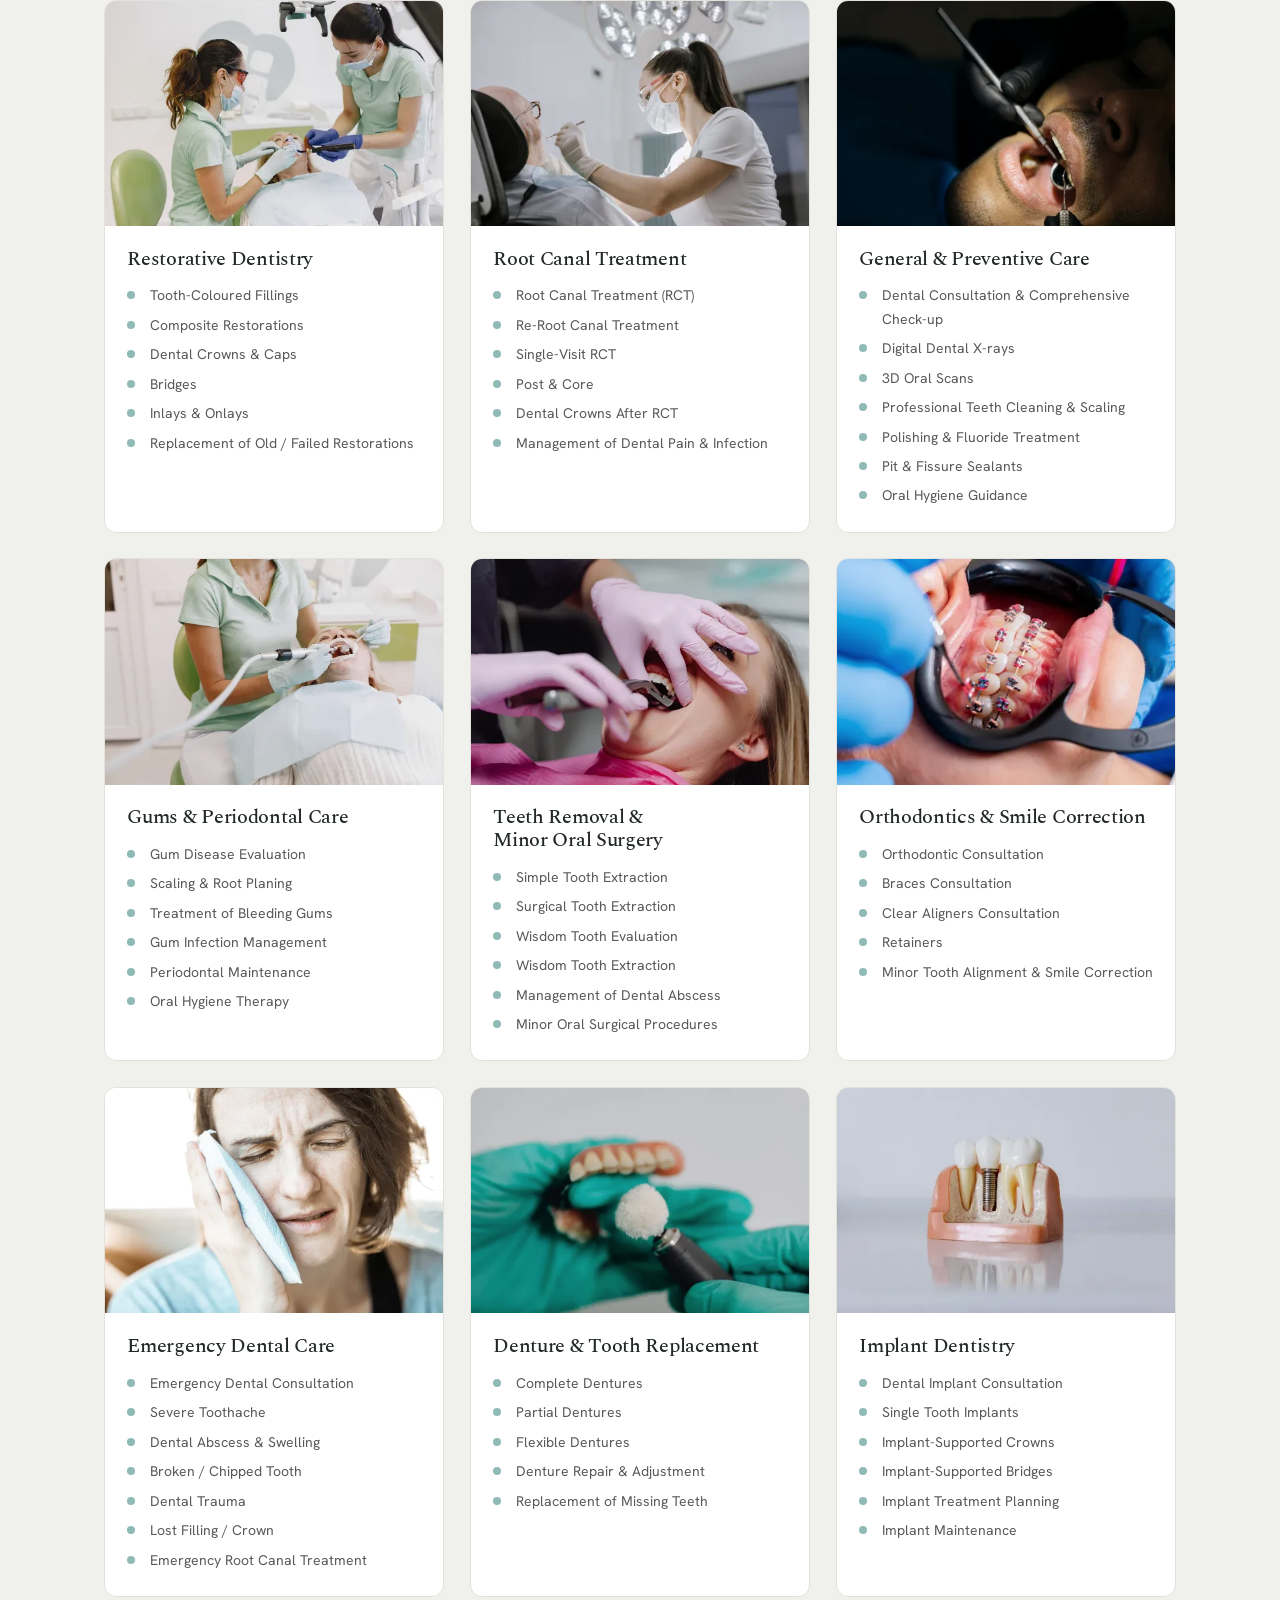
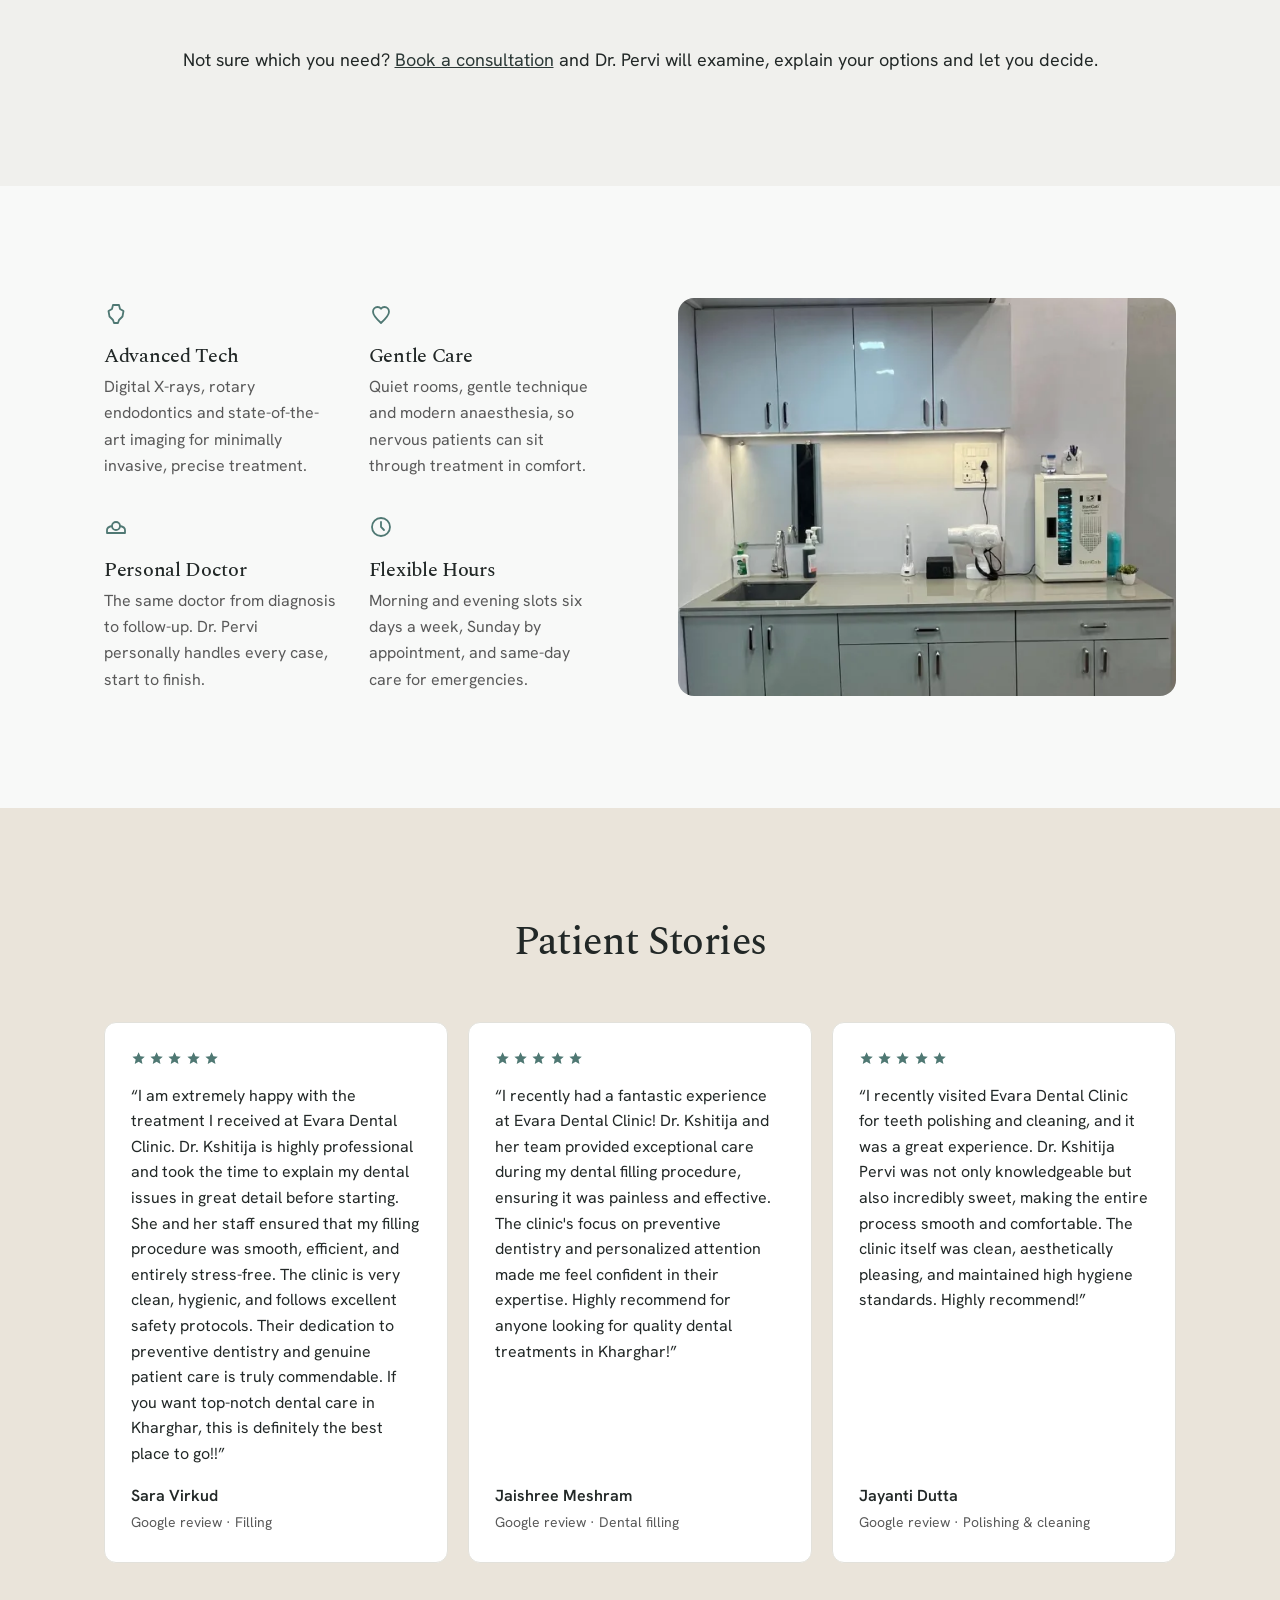
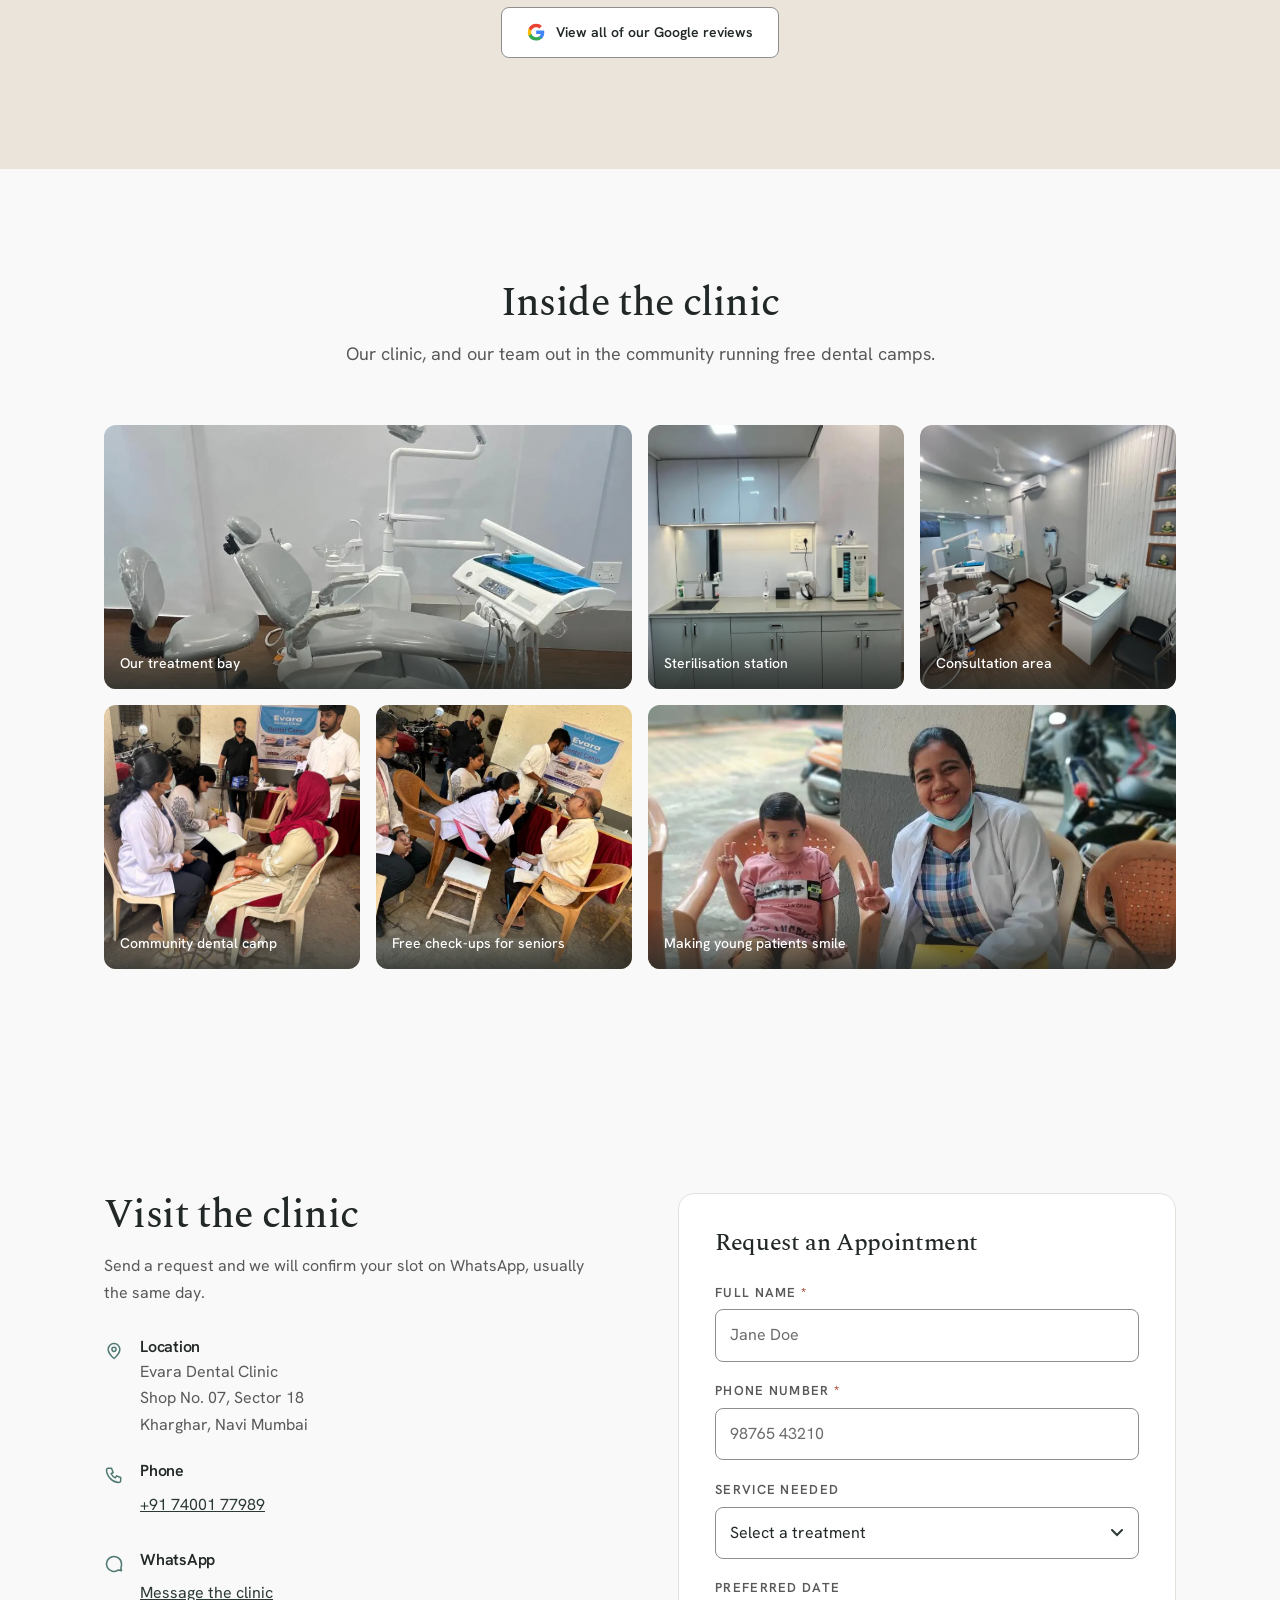
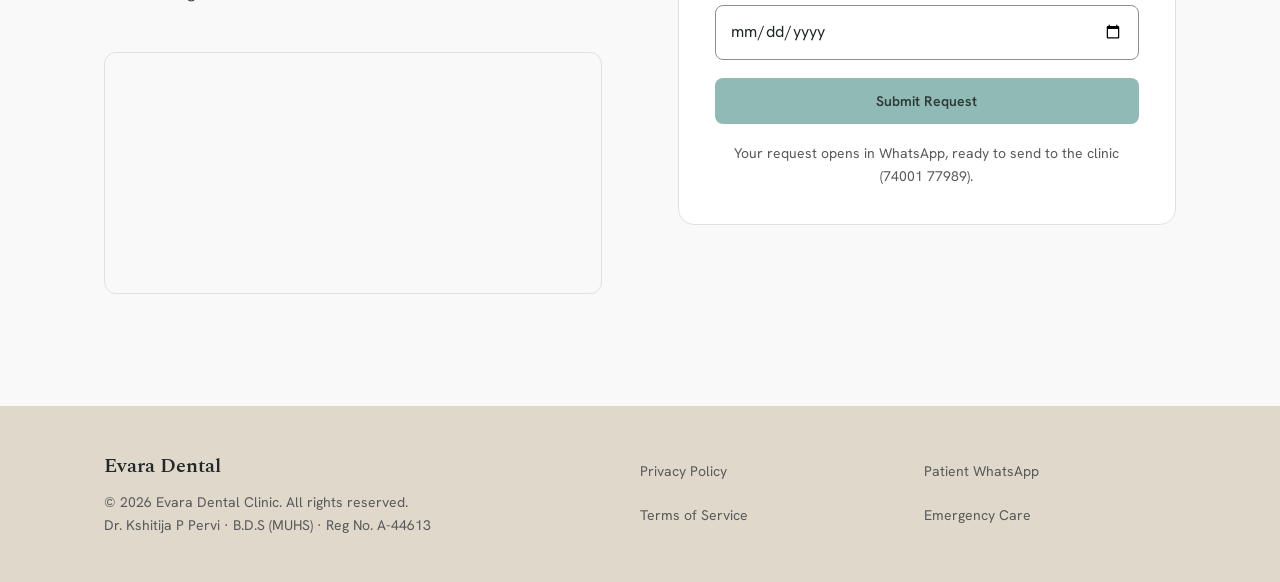
==== commit 4ca23bef: "Compact SEO hero copy and add Smile Journey timeline - Hero copy is now a short, keyword-led headlin" ====
--- a/index.html
+++ b/index.html
@@ -57,10 +57,10 @@
       <div class="container">
         <div class="hero-copy">
           <h1 class="hero-title">
-            <span class="line"><span>Your Smile,</span></span>
-            <span class="line"><span>Our Passion.</span></span>
+            <span class="line"><span>Gentle dental care</span></span>
+            <span class="line"><span>in Kharghar</span></span>
           </h1>
-          <p>A calm, spotless clinic in Kharghar where Dr.&nbsp;Kshitija&nbsp;P&nbsp;Pervi treats every patient herself, explains every step before it begins, and takes the fear out of the dental chair.</p>
+          <p>Family dentistry with Dr.&nbsp;Kshitija&nbsp;P&nbsp;Pervi, B.D.S&nbsp;(MUHS).</p>
           <div class="hero-actions">
             <a href="#contact" class="btn btn-primary">Book Appointment</a>
             <a href="#treatments" class="btn btn-outline btn-outline--light">Explore Treatments</a>
@@ -97,6 +97,88 @@
           <a class="arrow-link" href="#dentist">Learn more about our practice
             <svg viewBox="0 0 24 24" aria-hidden="true"><path fill="none" stroke="currentColor" stroke-width="2" stroke-linecap="round" stroke-linejoin="round" d="M5 12h14m-6-6l6 6-6 6"/></svg>
           </a>
+        </div>
+      </div>
+    </section>
+
+    <!-- ======================= SMILE JOURNEY ======================= -->
+    <!-- Five-step timeline. Cards are fully visible by default; the entrance
+         and the connector fill are progressive enhancements driven by an
+         IntersectionObserver in script.js (see the "journey" module). -->
+    <section class="journey" id="journey" aria-labelledby="journeyTitle">
+      <!-- Soft blurred circles for depth (purely decorative). -->
+      <div class="journey-bg" aria-hidden="true">
+        <span class="journey-orb journey-orb--a"></span>
+        <span class="journey-orb journey-orb--b"></span>
+      </div>
+
+      <div class="container">
+        <div class="section-head">
+          <h2 id="journeyTitle">Your smile journey, step by step</h2>
+          <p>From the first hello to your follow-up visit, here is exactly what to expect at Evara.</p>
+        </div>
+
+        <div class="journey-track">
+          <!-- Connector: a faint rail with a gradient fill that JS grows as
+               each step scrolls into view. Decorative, so aria-hidden. -->
+          <div class="journey-line" aria-hidden="true"><span class="journey-line-fill"></span></div>
+
+          <ol class="journey-steps">
+            <li class="journey-step" style="--i: 0">
+              <span class="journey-badge">1</span>
+              <div class="journey-card">
+                <span class="journey-icon" aria-hidden="true">
+                  <svg viewBox="0 0 24 24"><path fill="none" stroke="currentColor" stroke-width="1.7" stroke-linecap="round" stroke-linejoin="round" d="M4 6h16v14H4zM4 10h16M8 3v4m8-4v4"/></svg>
+                </span>
+                <h3>Consultation</h3>
+                <p>Meet with our dentist and discuss your smile goals.</p>
+              </div>
+            </li>
+
+            <li class="journey-step" style="--i: 1">
+              <span class="journey-badge">2</span>
+              <div class="journey-card">
+                <span class="journey-icon" aria-hidden="true">
+                  <svg viewBox="0 0 24 24"><path fill="none" stroke="currentColor" stroke-width="1.7" stroke-linecap="round" stroke-linejoin="round" d="M4 8V5a1 1 0 0 1 1-1h3m8 0h3a1 1 0 0 1 1 1v3m0 8v3a1 1 0 0 1-1 1h-3m-8 0H5a1 1 0 0 1-1-1v-3M4 12h16"/></svg>
+                </span>
+                <h3>Digital Scan</h3>
+                <p>We create an accurate 3D scan of your teeth.</p>
+              </div>
+            </li>
+
+            <li class="journey-step" style="--i: 2">
+              <span class="journey-badge">3</span>
+              <div class="journey-card">
+                <span class="journey-icon" aria-hidden="true">
+                  <svg viewBox="0 0 24 24"><path fill="none" stroke="currentColor" stroke-width="1.7" stroke-linecap="round" stroke-linejoin="round" d="M12 3C8.5 3 6 5.4 6 8.8c0 2.4 1 3.8 1.5 5.6.5 1.9.7 5.6 2.2 5.6 1.4 0 1-3 2.3-3s.9 3 2.3 3c1.5 0 1.7-3.7 2.2-5.6C17 12.6 18 11.2 18 8.8 18 5.4 15.5 3 12 3z"/></svg>
+                </span>
+                <h3>Treatment</h3>
+                <p>Advanced, gentle treatment performed by experienced dentists.</p>
+              </div>
+            </li>
+
+            <li class="journey-step" style="--i: 3">
+              <span class="journey-badge">4</span>
+              <div class="journey-card">
+                <span class="journey-icon" aria-hidden="true">
+                  <svg viewBox="0 0 24 24"><path fill="none" stroke="currentColor" stroke-width="1.7" stroke-linecap="round" stroke-linejoin="round" d="M12 3l1.7 4.8L18.5 9l-4.8 1.7L12 15l-1.7-4.3L5.5 9l4.8-1.2zM18 15l.8 2.2L21 18l-2.2.8L18 21l-.8-2.2L15 18l2.2-.8z"/></svg>
+                </span>
+                <h3>Smile Transformation</h3>
+                <p>Enjoy your new healthy and confident smile.</p>
+              </div>
+            </li>
+
+            <li class="journey-step" style="--i: 4">
+              <span class="journey-badge">5</span>
+              <div class="journey-card">
+                <span class="journey-icon" aria-hidden="true">
+                  <svg viewBox="0 0 24 24"><path fill="none" stroke="currentColor" stroke-width="1.7" stroke-linecap="round" stroke-linejoin="round" d="M12 3l7 3v5c0 4.5-3 8.5-7 10-4-1.5-7-5.5-7-10V6zM9 12l2 2 4-4"/></svg>
+                </span>
+                <h3>Follow-up Care</h3>
+                <p>Regular reviews keep your smile healthy.</p>
+              </div>
+            </li>
+          </ol>
         </div>
       </div>
     </section>
--- a/styles.css
+++ b/styles.css
@@ -432,16 +432,18 @@
 .hero--video .container { position: relative; z-index: 1; width: 100%; }
 .hero--video .hero-copy { max-width: 40rem; }
 
+/* Compact hero copy: the background video is the focus, so the headline is
+   sized down from the display step and the supporting line stays to one row. */
 .hero-copy h1 {
-  font-size: var(--text-3xl);
-  letter-spacing: -0.02em;
+  font-size: var(--text-2xl);
+  letter-spacing: -0.015em;
   color: var(--white);
 }
 .hero--video .hero-copy p {
-  margin-top: 1.4rem;
+  margin-top: 1rem;
   font-size: var(--text-md);
-  max-width: 42ch;
-  color: rgba(255, 255, 255, 0.9);
+  max-width: 40ch;
+  color: rgba(255, 255, 255, 0.92);
 }
 .hero-actions {
   display: flex;
@@ -505,6 +507,186 @@
 .philosophy h2 { margin-bottom: 1.1rem; }
 .philosophy p + p { margin-top: 0.9rem; }
 .philosophy .arrow-link { margin-top: 1.6rem; }
+
+/* ==========================================================================
+   Smile Journey — five-step timeline
+   Built to the requested spec (badges, filling connector, staggered reveal,
+   pulsing icons, vertical on mobile) but in the site's warm palette rather
+   than a template blue, so it reads as part of the same brand.
+   ========================================================================== */
+.journey {
+  position: relative;
+  padding-block: var(--space-section);
+  background: var(--white);
+  overflow: hidden;   /* contain the blurred orbs */
+}
+
+/* Soft blurred background circles for depth (decorative). */
+.journey-bg { position: absolute; inset: 0; z-index: 0; pointer-events: none; }
+.journey-orb {
+  position: absolute;
+  border-radius: 50%;
+  filter: blur(70px);
+  opacity: 0.5;
+}
+.journey-orb--a {
+  width: 26rem; height: 26rem;
+  top: -8rem; left: -6rem;
+  background: radial-gradient(circle, rgba(143, 186, 182, 0.5), transparent 70%);
+}
+.journey-orb--b {
+  width: 30rem; height: 30rem;
+  bottom: -12rem; right: -8rem;
+  background: radial-gradient(circle, rgba(234, 228, 218, 0.7), transparent 70%);
+}
+.journey .container { position: relative; z-index: 1; }
+
+.journey-track { position: relative; }
+
+/* Connector rail + gradient fill. On desktop it runs horizontally through the
+   badge row; JS sets --p (0 to 1) on .journey-track as steps reveal. */
+.journey-line {
+  position: absolute;
+  top: 1.6rem;                 /* badge centre (3.2rem badge) */
+  left: 10%;                   /* first badge centre in a 5-column grid */
+  right: 10%;                  /* last badge centre */
+  height: 3px;
+  border-radius: 999px;
+  background: var(--line);
+  overflow: hidden;
+}
+.journey-line-fill {
+  display: block;
+  width: 100%;
+  height: 100%;
+  border-radius: inherit;
+  background: linear-gradient(90deg, var(--sage), var(--sage-ink));
+  transform: scaleX(var(--p, 0));
+  transform-origin: left center;
+  transition: transform 600ms var(--ease-out-quart);
+}
+
+.journey-steps {
+  list-style: none;
+  margin: 0;
+  padding: 0;
+  display: grid;
+  grid-template-columns: repeat(5, 1fr);
+  gap: clamp(1rem, 2vw, 1.75rem);
+}
+
+.journey-step {
+  display: flex;
+  flex-direction: column;
+  align-items: center;
+  text-align: center;
+  gap: 1.25rem;
+}
+
+/* Circular numbered badge sits on the connector. */
+.journey-badge {
+  position: relative;
+  z-index: 1;
+  width: 3.2rem;
+  height: 3.2rem;
+  flex-shrink: 0;
+  display: grid;
+  place-items: center;
+  border-radius: 50%;
+  background: var(--dark);
+  color: var(--white);
+  font-family: var(--font-display);
+  font-size: var(--text-lg);
+  box-shadow: 0 0 0 6px var(--white);   /* mask the rail behind the badge */
+}
+
+.journey-card {
+  width: 100%;
+  background: var(--white);
+  border: 1px solid var(--line);
+  border-radius: var(--radius);
+  padding: 1.6rem 1.35rem;
+  box-shadow: 0 10px 30px rgba(34, 40, 39, 0.06);
+  display: flex;
+  flex-direction: column;
+  align-items: center;
+  gap: 0.6rem;
+  transition: transform var(--dur-layout) var(--ease-out-quart),
+              box-shadow var(--dur-layout) var(--ease-out-quart);
+}
+.journey-card:hover {
+  transform: translateY(-5px);
+  box-shadow: 0 18px 40px rgba(34, 40, 39, 0.1);
+}
+
+/* Small icon chip above the title. */
+.journey-icon {
+  width: 3rem;
+  height: 3rem;
+  display: grid;
+  place-items: center;
+  border-radius: 50%;
+  background: var(--beige);
+  color: var(--sage-ink);
+  margin-bottom: 0.2rem;
+}
+.journey-icon svg { width: 1.5rem; height: 1.5rem; }
+.journey-card h3 { font-size: var(--text-lg); }
+.journey-card p { font-size: var(--text-sm); color: var(--gray); }
+
+/* --- Tablet: keep it horizontal, tighten spacing --- */
+@media (max-width: 900px) {
+  .journey-steps { gap: 0.75rem; }
+  .journey-card { padding: 1.25rem 1rem; }
+  .journey-line { left: 10%; right: 10%; }
+}
+
+/* --- Mobile: vertical timeline with a left-side connector --- */
+@media (max-width: 620px) {
+  .journey-steps { grid-template-columns: 1fr; gap: 1.5rem; }
+  .journey-step {
+    flex-direction: row;
+    align-items: flex-start;
+    text-align: left;
+    gap: 1.1rem;
+  }
+  .journey-card { align-items: flex-start; }
+  .journey-icon { margin-bottom: 0; }
+  /* Rail becomes vertical, pinned to the badge column. */
+  .journey-line {
+    top: 1.6rem;
+    bottom: 1.6rem;
+    left: 1.6rem;
+    right: auto;
+    width: 3px;
+    height: auto;
+  }
+  .journey-line-fill {
+    transform: scaleY(var(--p, 0));
+    transform-origin: top center;
+  }
+}
+
+/* Entrance + idle motion. Steps are visible by default (blank-proof); the
+   observer adds `.in` to play the staggered fade-up. Icons pulse gently. */
+@media (prefers-reduced-motion: no-preference) {
+  body.js .journey-step.in {
+    animation: journey-in 500ms var(--ease-out-quart) both;
+    animation-delay: calc(var(--i, 0) * 90ms);
+  }
+  .journey-icon svg {
+    animation: icon-pulse 4.5s ease-in-out infinite;
+    animation-delay: calc(var(--i, 0) * 300ms);
+  }
+}
+@keyframes journey-in {
+  from { opacity: 0; transform: translateY(24px); }
+  to   { opacity: 1; transform: none; }
+}
+@keyframes icon-pulse {
+  0%, 100% { transform: scale(1); }
+  50%      { transform: scale(1.09); }
+}
 
 /* ==========================================================================
    Lead dentist
@@ -1128,4 +1310,9 @@
   }
   .btn:hover, .btn:active, .fab:hover, .service-card:hover,
   .gallery-item:hover img { transform: none; }
-}
+
+  /* Timeline: the connector fills instantly and the cards do not lift.
+     (journey-in and icon-pulse are already off, being no-preference only.) */
+  .journey-line-fill { transition: none; }
+  .journey-card:hover { transform: none; }
+}
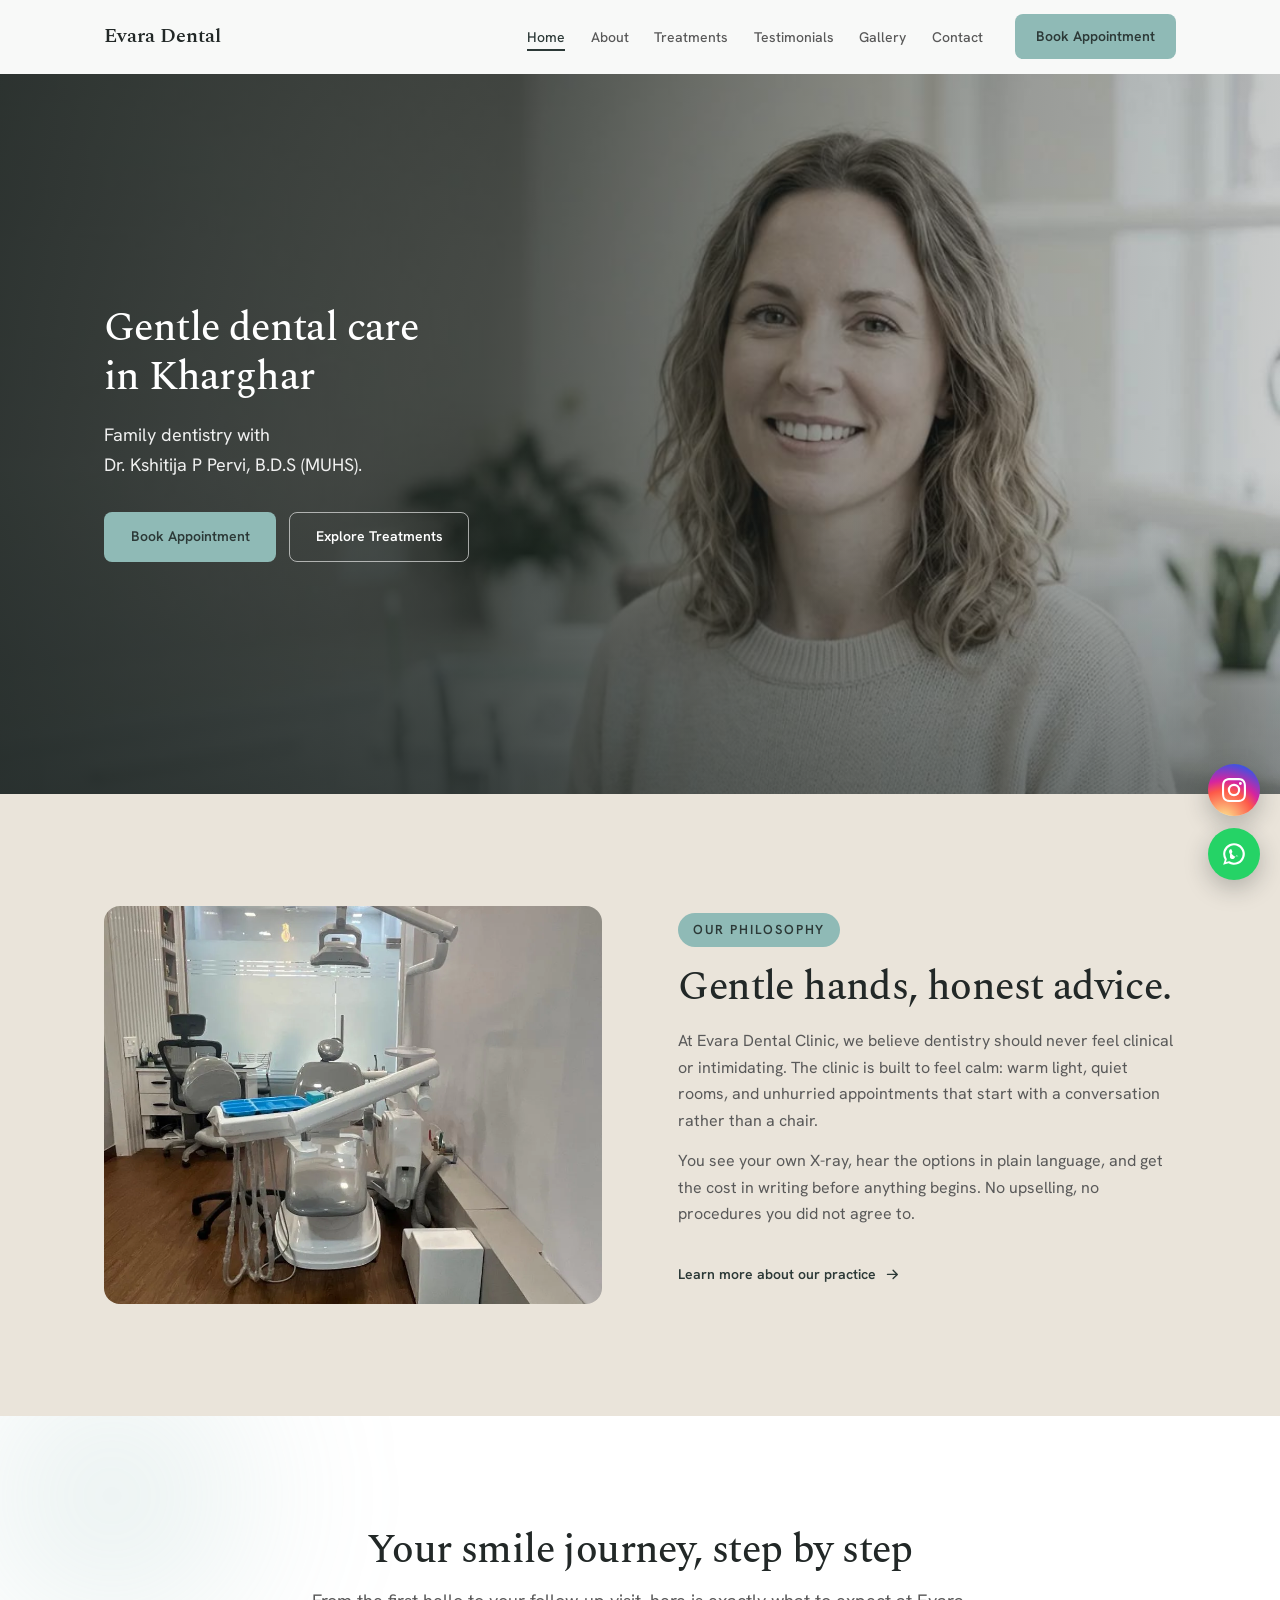
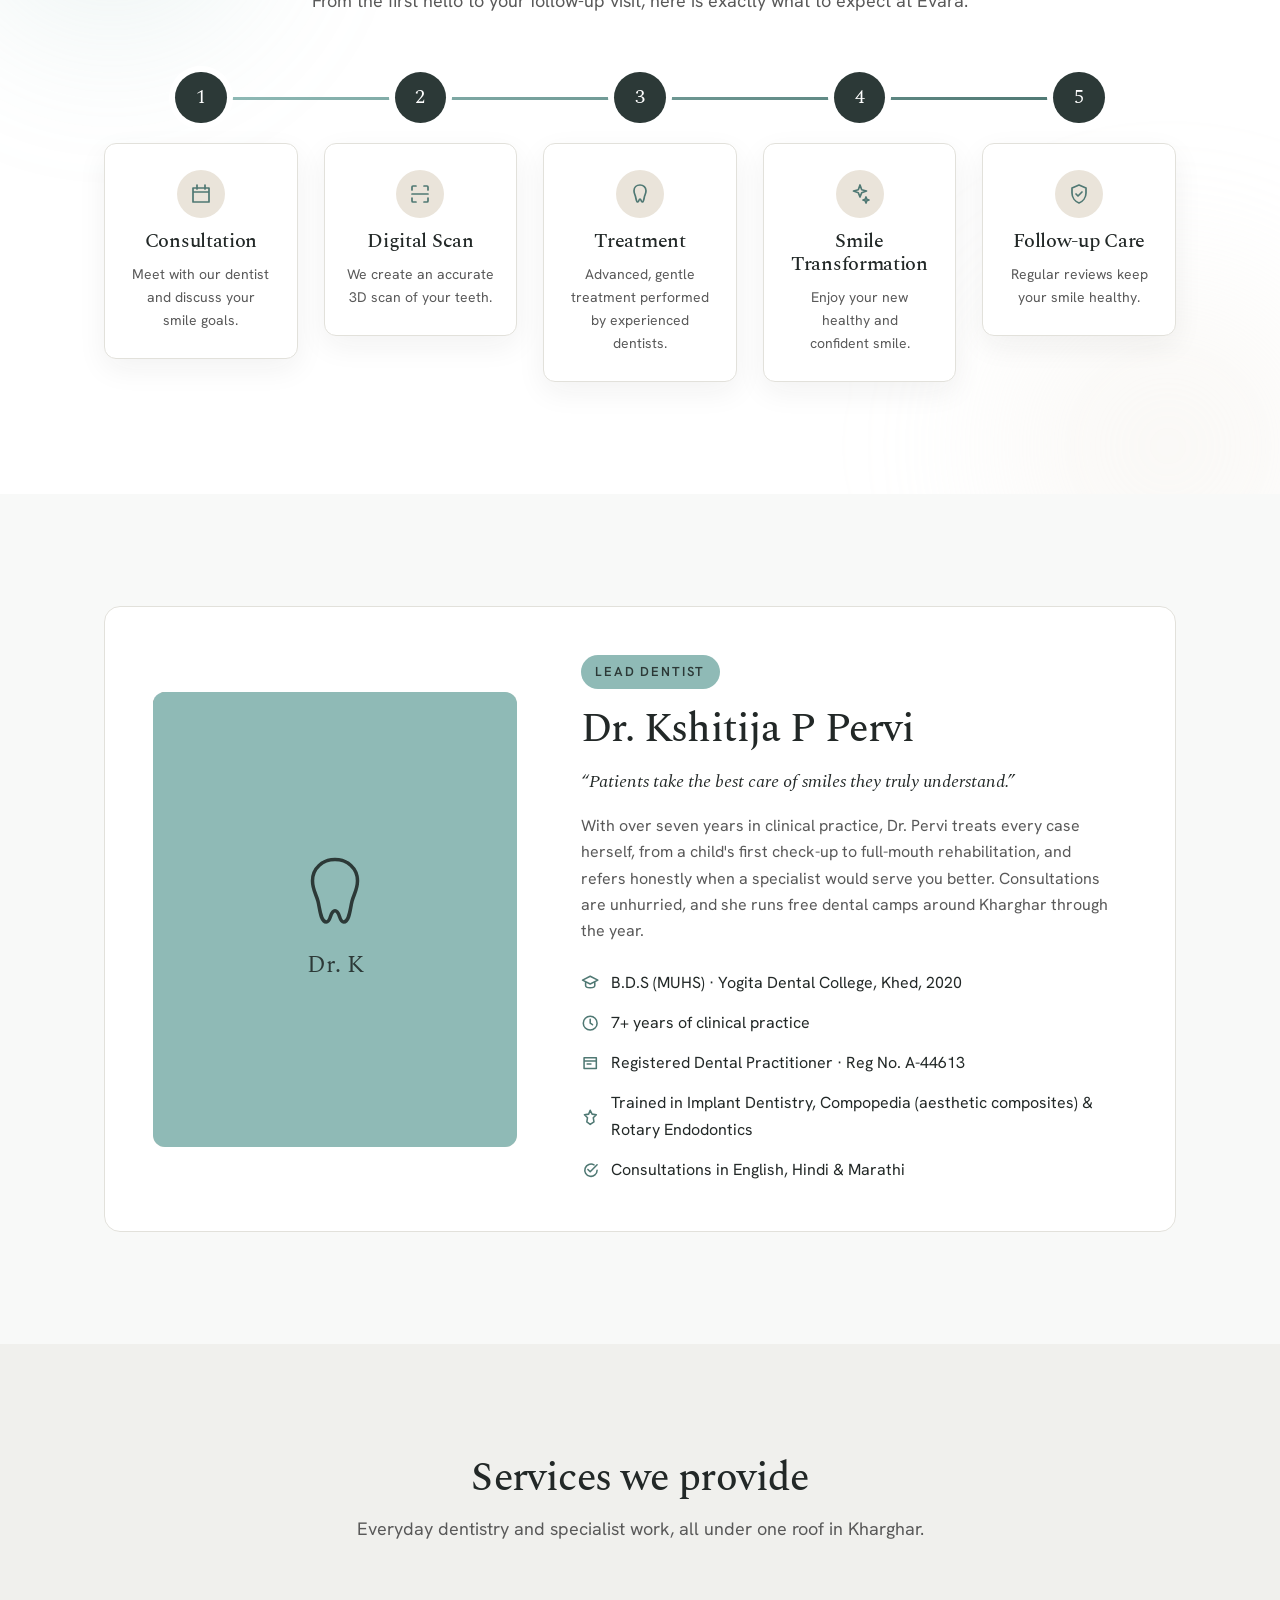
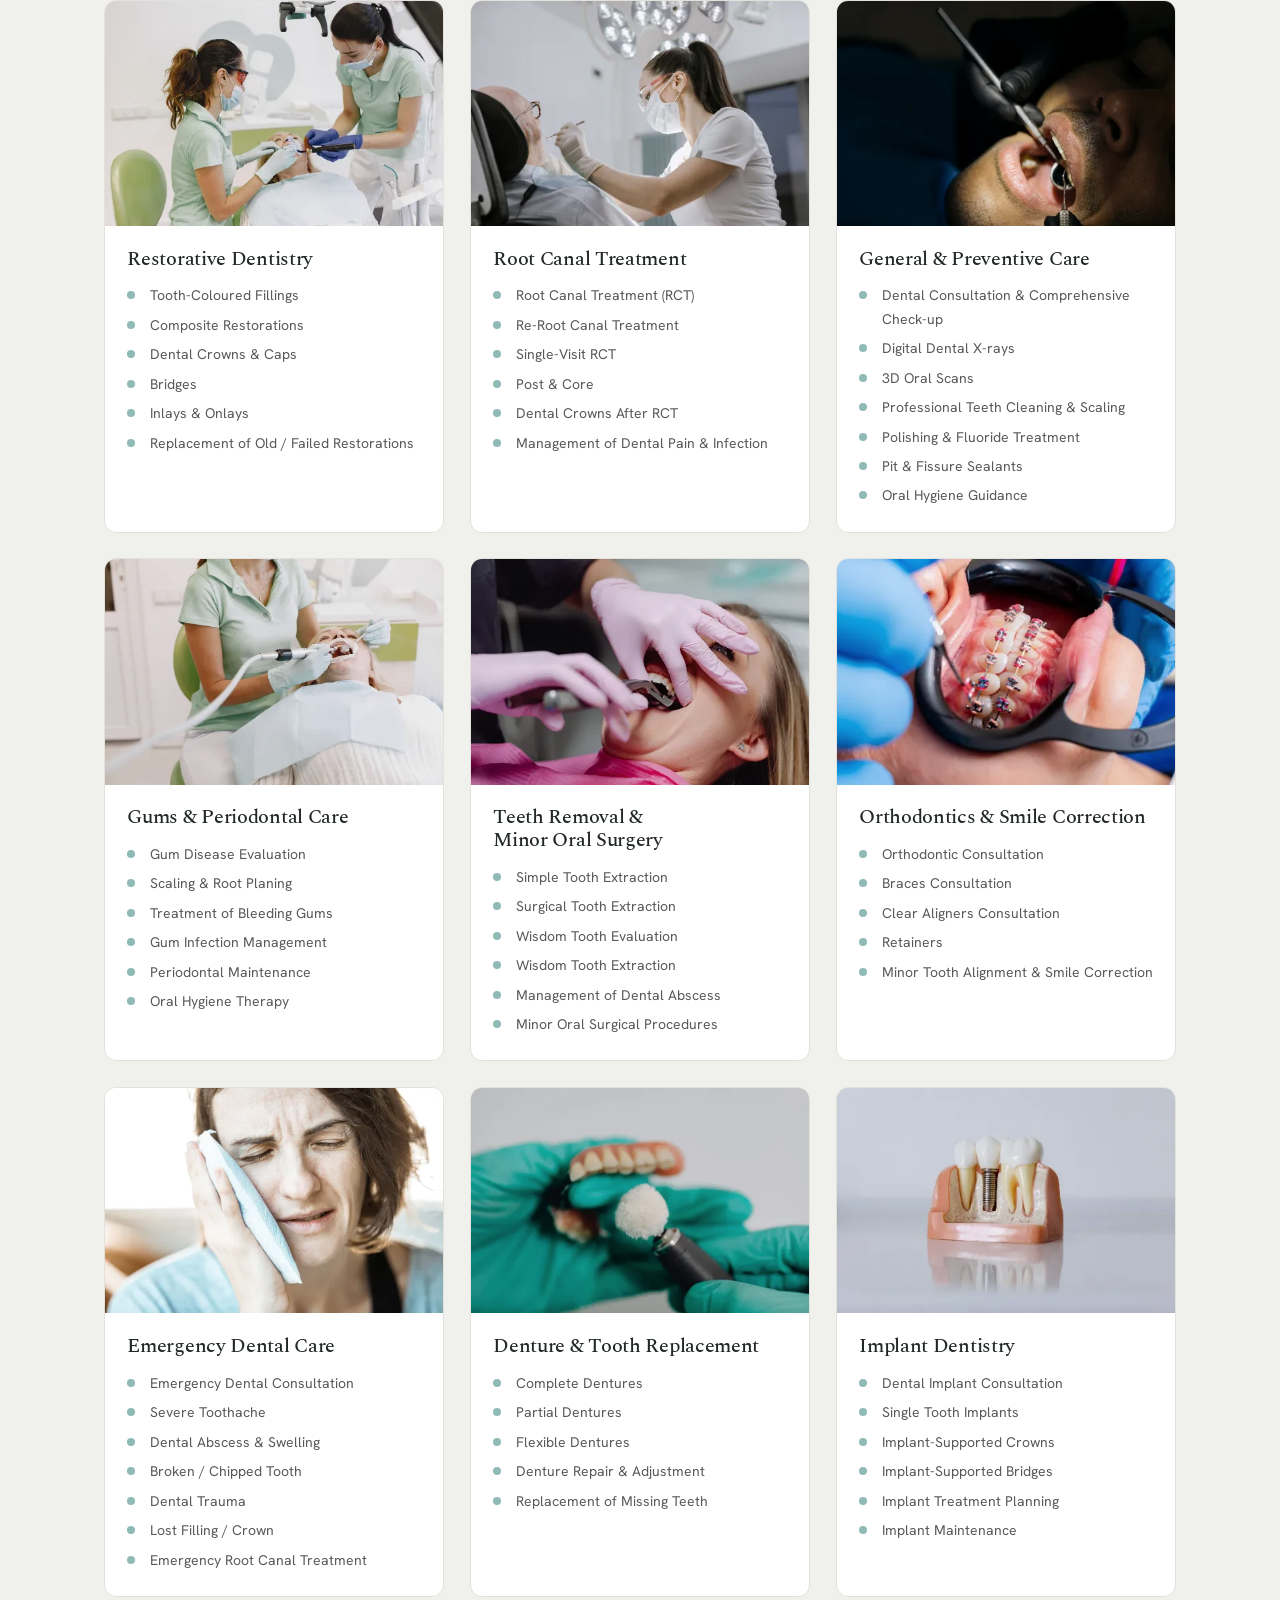
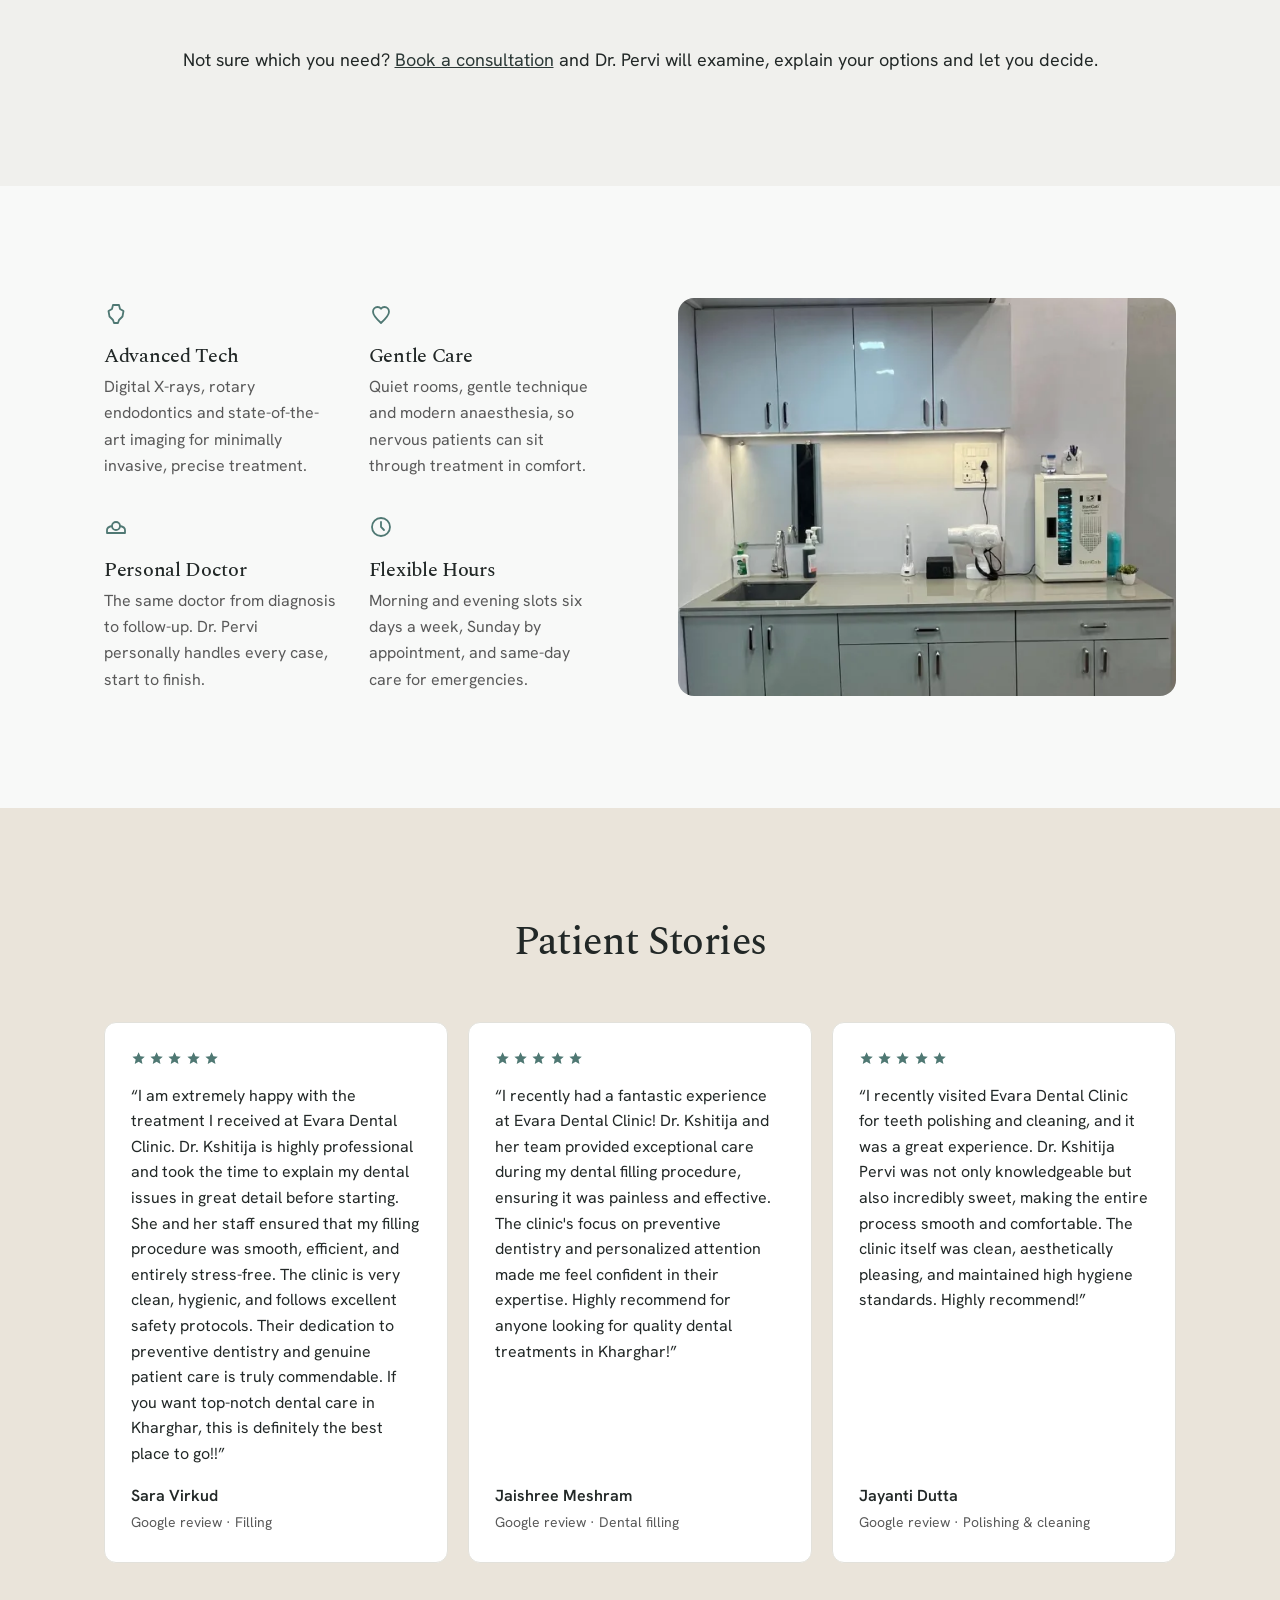
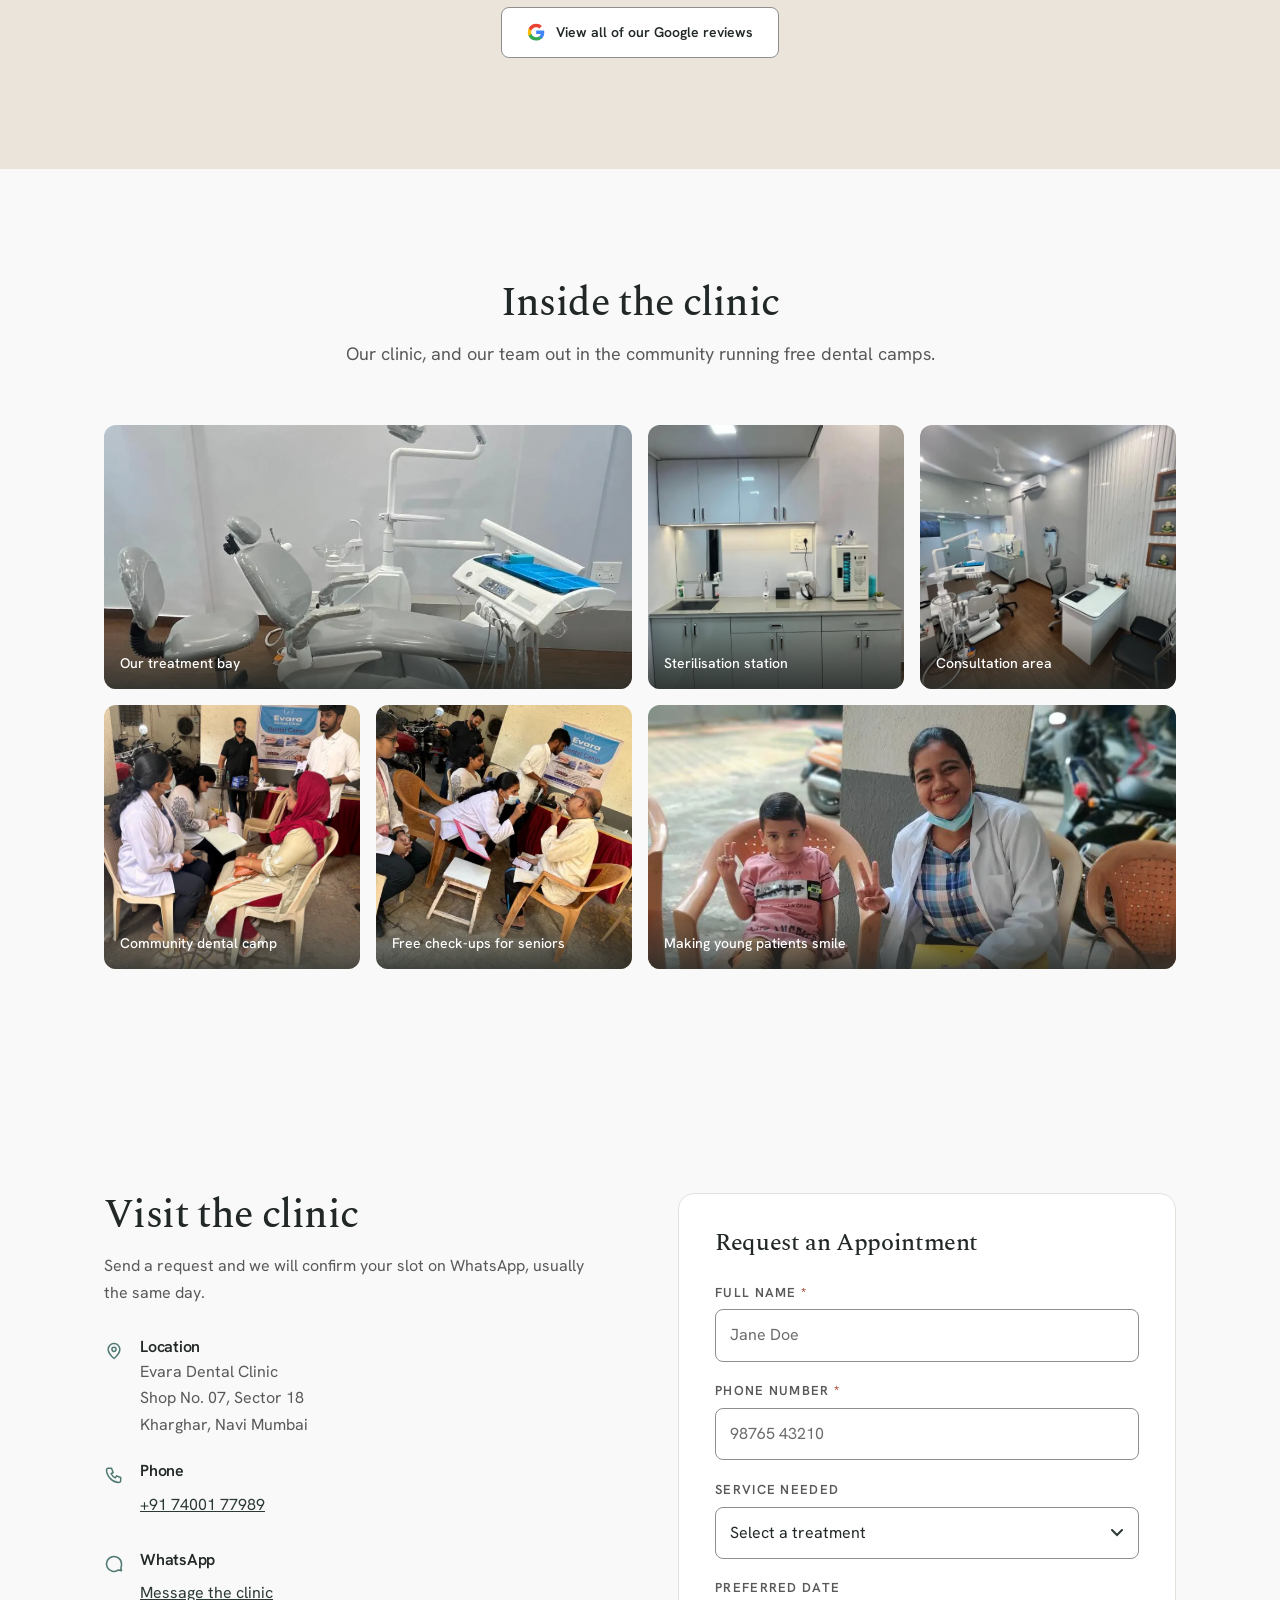
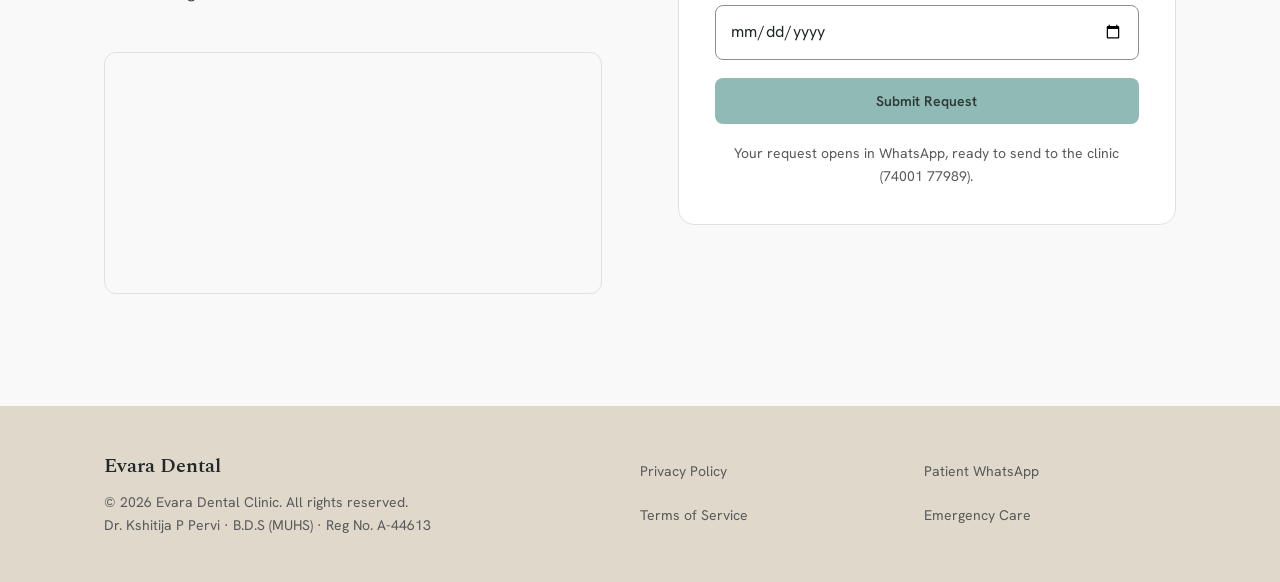
==== commit f472aac7: "Remove trust badges from the hero Drops the "4.9 Google Reviews" and "Expert Care" badge row so the " ====
--- a/index.html
+++ b/index.html
@@ -64,16 +64,6 @@
           <div class="hero-actions">
             <a href="#contact" class="btn btn-primary">Book Appointment</a>
             <a href="#treatments" class="btn btn-outline btn-outline--light">Explore Treatments</a>
-          </div>
-          <div class="hero-badges">
-            <span class="hero-badge">
-              <svg viewBox="0 0 24 24" aria-hidden="true"><path fill="currentColor" d="M12 2l2.9 6.3 6.9.7-5.2 4.6 1.5 6.8L12 16.9 5.9 20.4l1.5-6.8L2.2 9l6.9-.7z"/></svg>
-              4.9 Google Reviews
-            </span>
-            <span class="hero-badge">
-              <svg viewBox="0 0 24 24" aria-hidden="true"><path fill="none" stroke="currentColor" stroke-width="2" d="M12 3l7 3v5c0 4.5-3 8.5-7 10-4-1.5-7-5.5-7-10V6z"/></svg>
-              Expert Care
-            </span>
           </div>
         </div>
       </div>
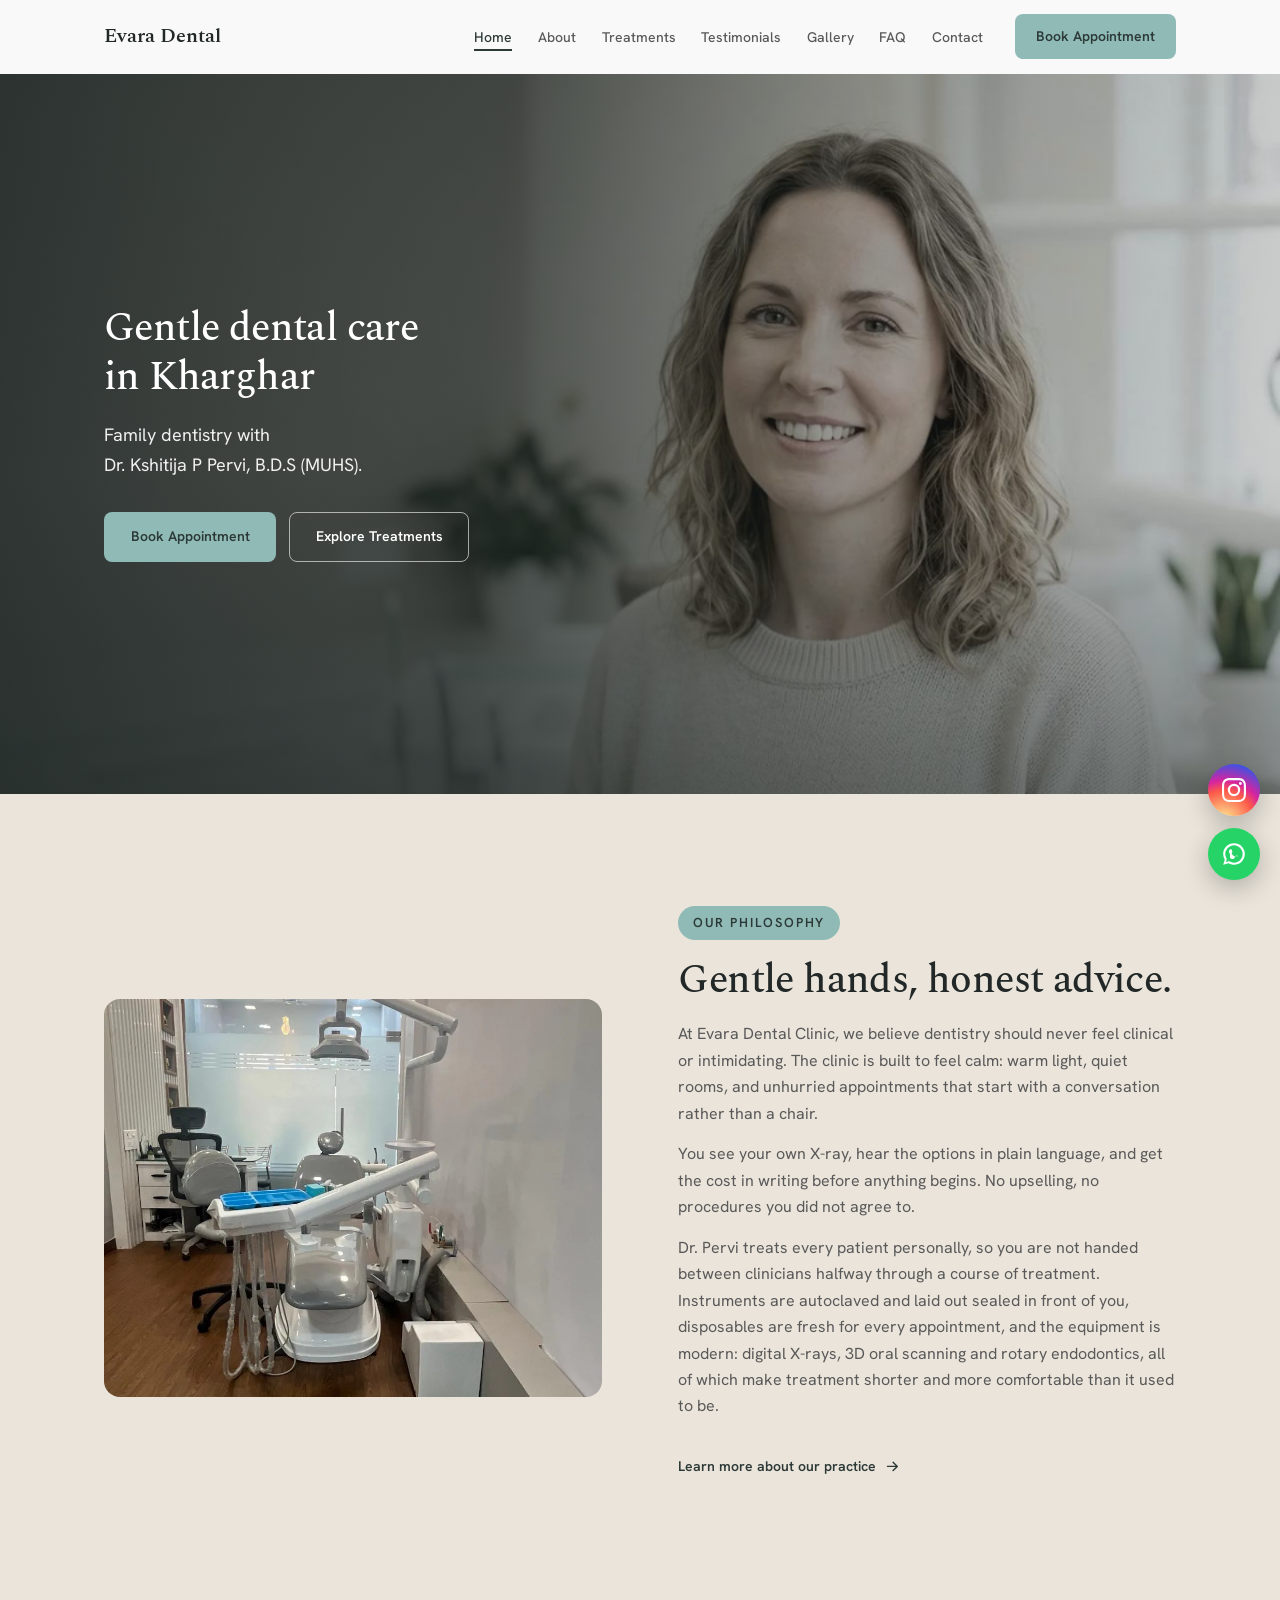
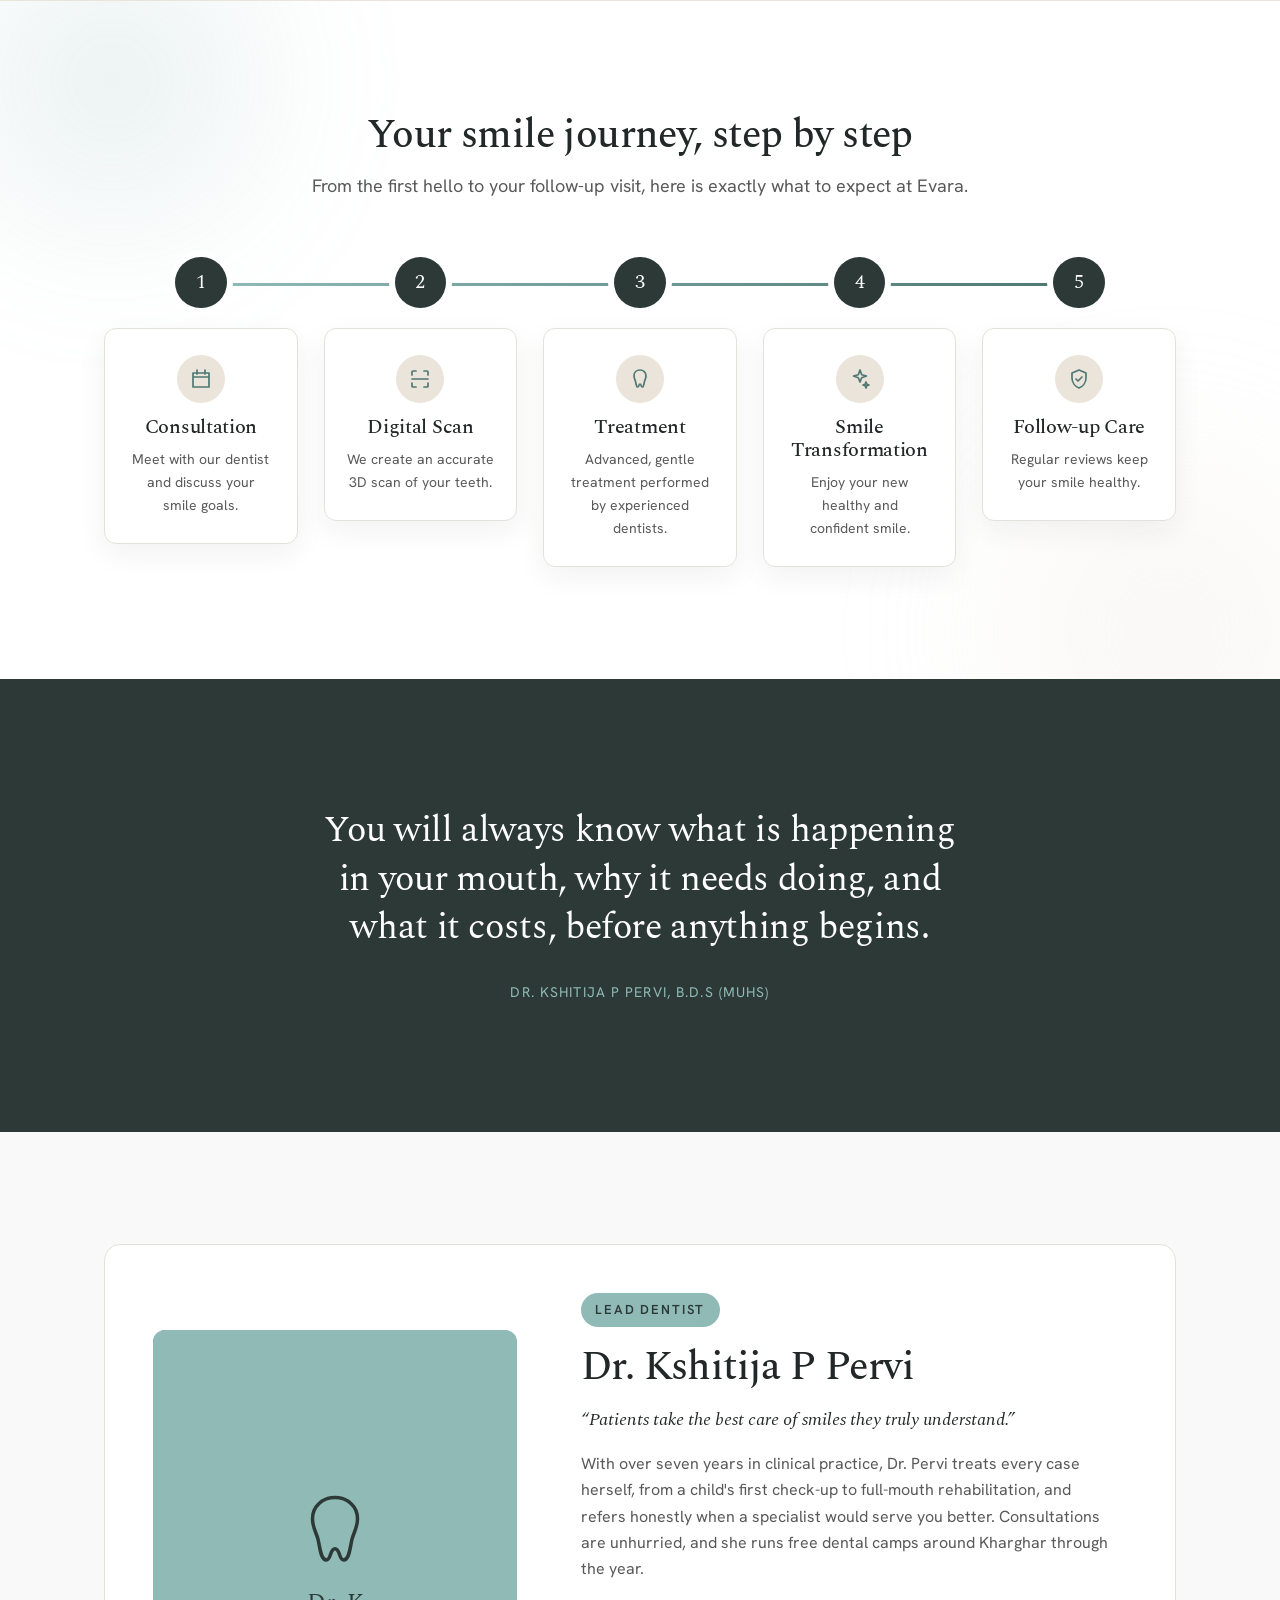
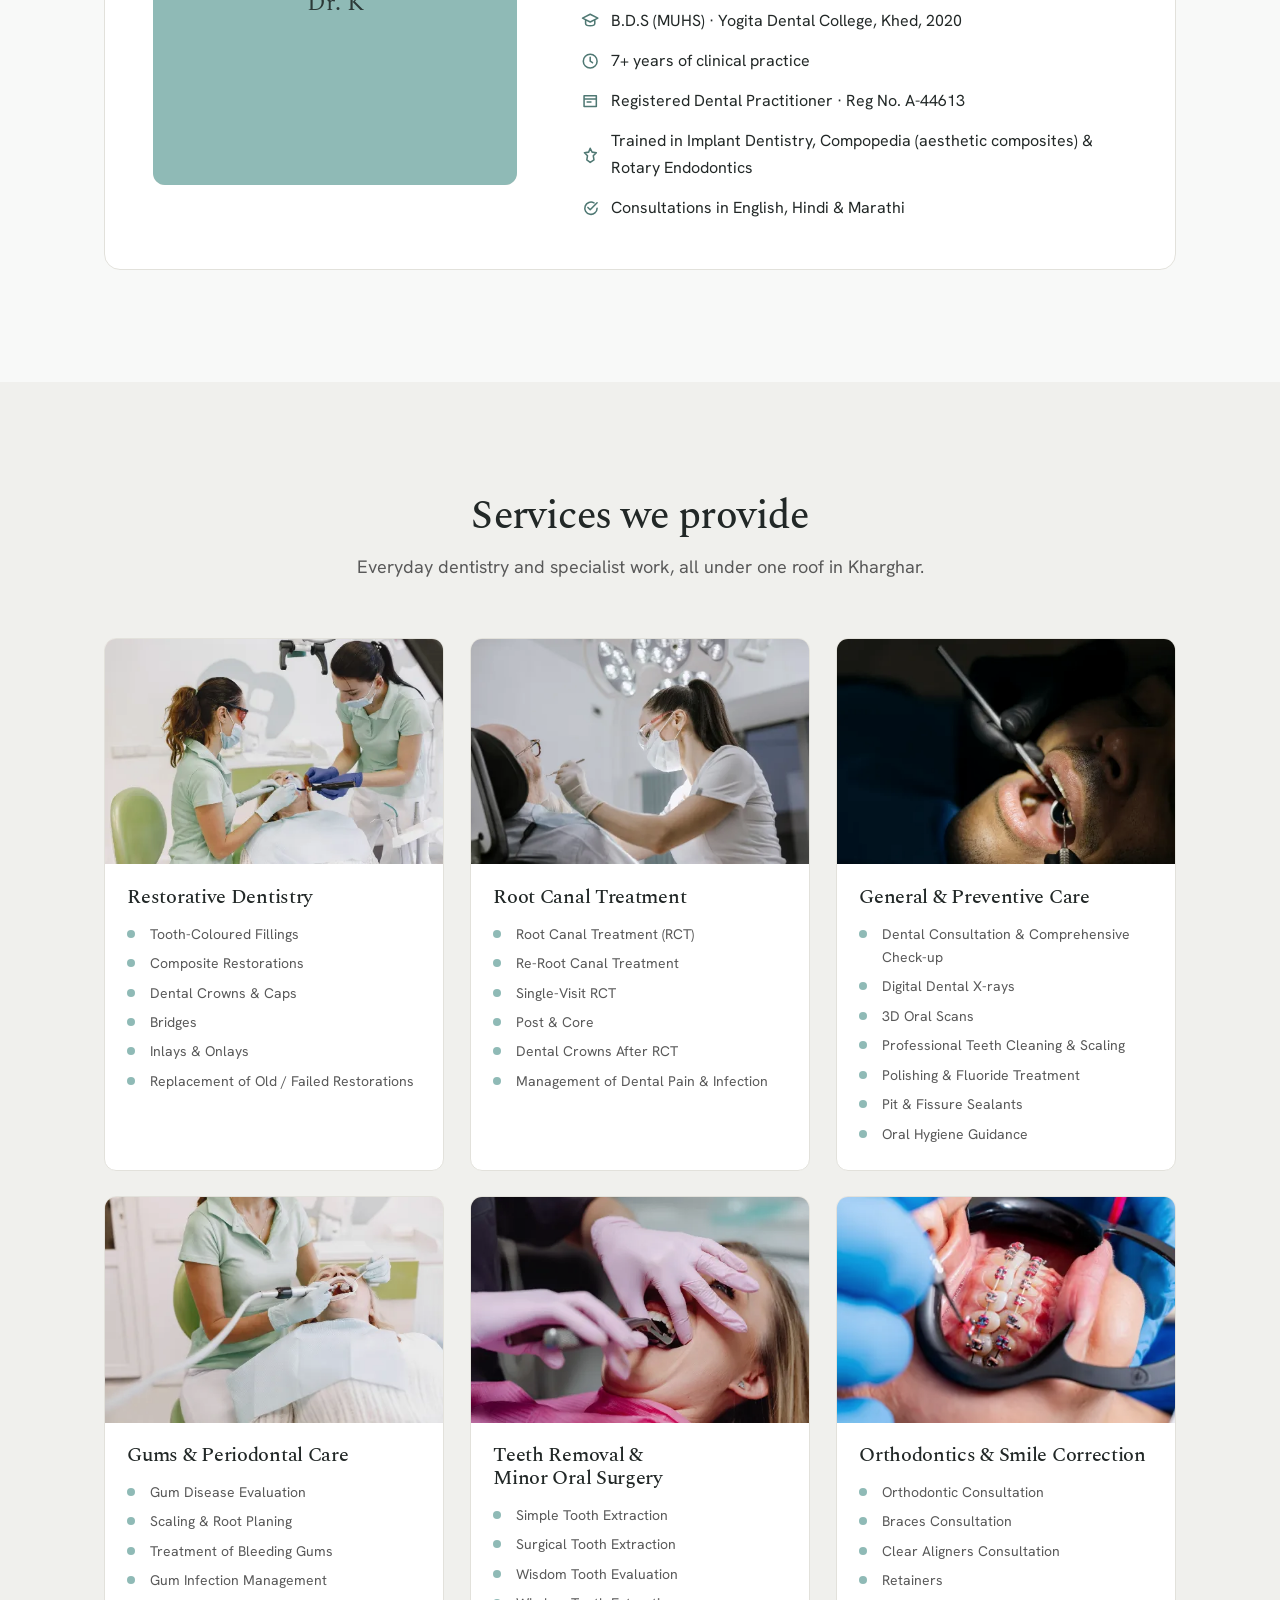
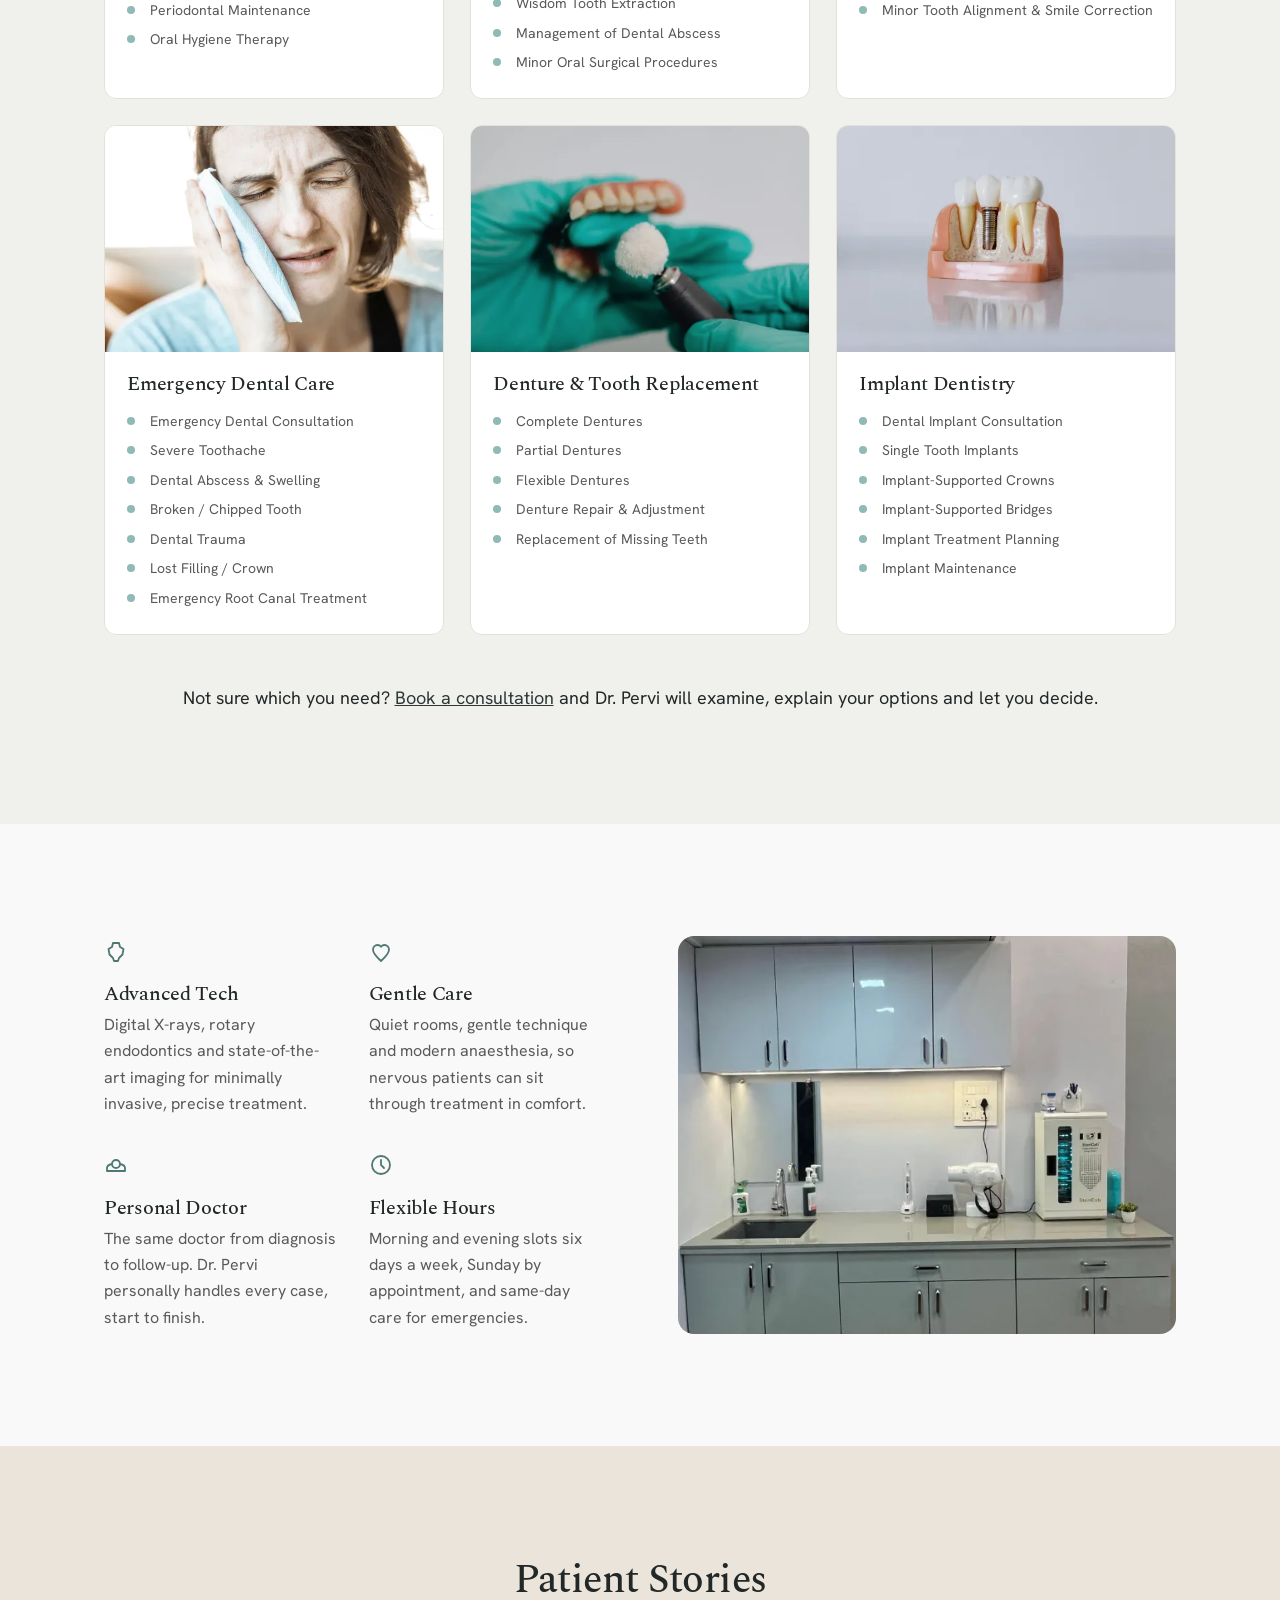
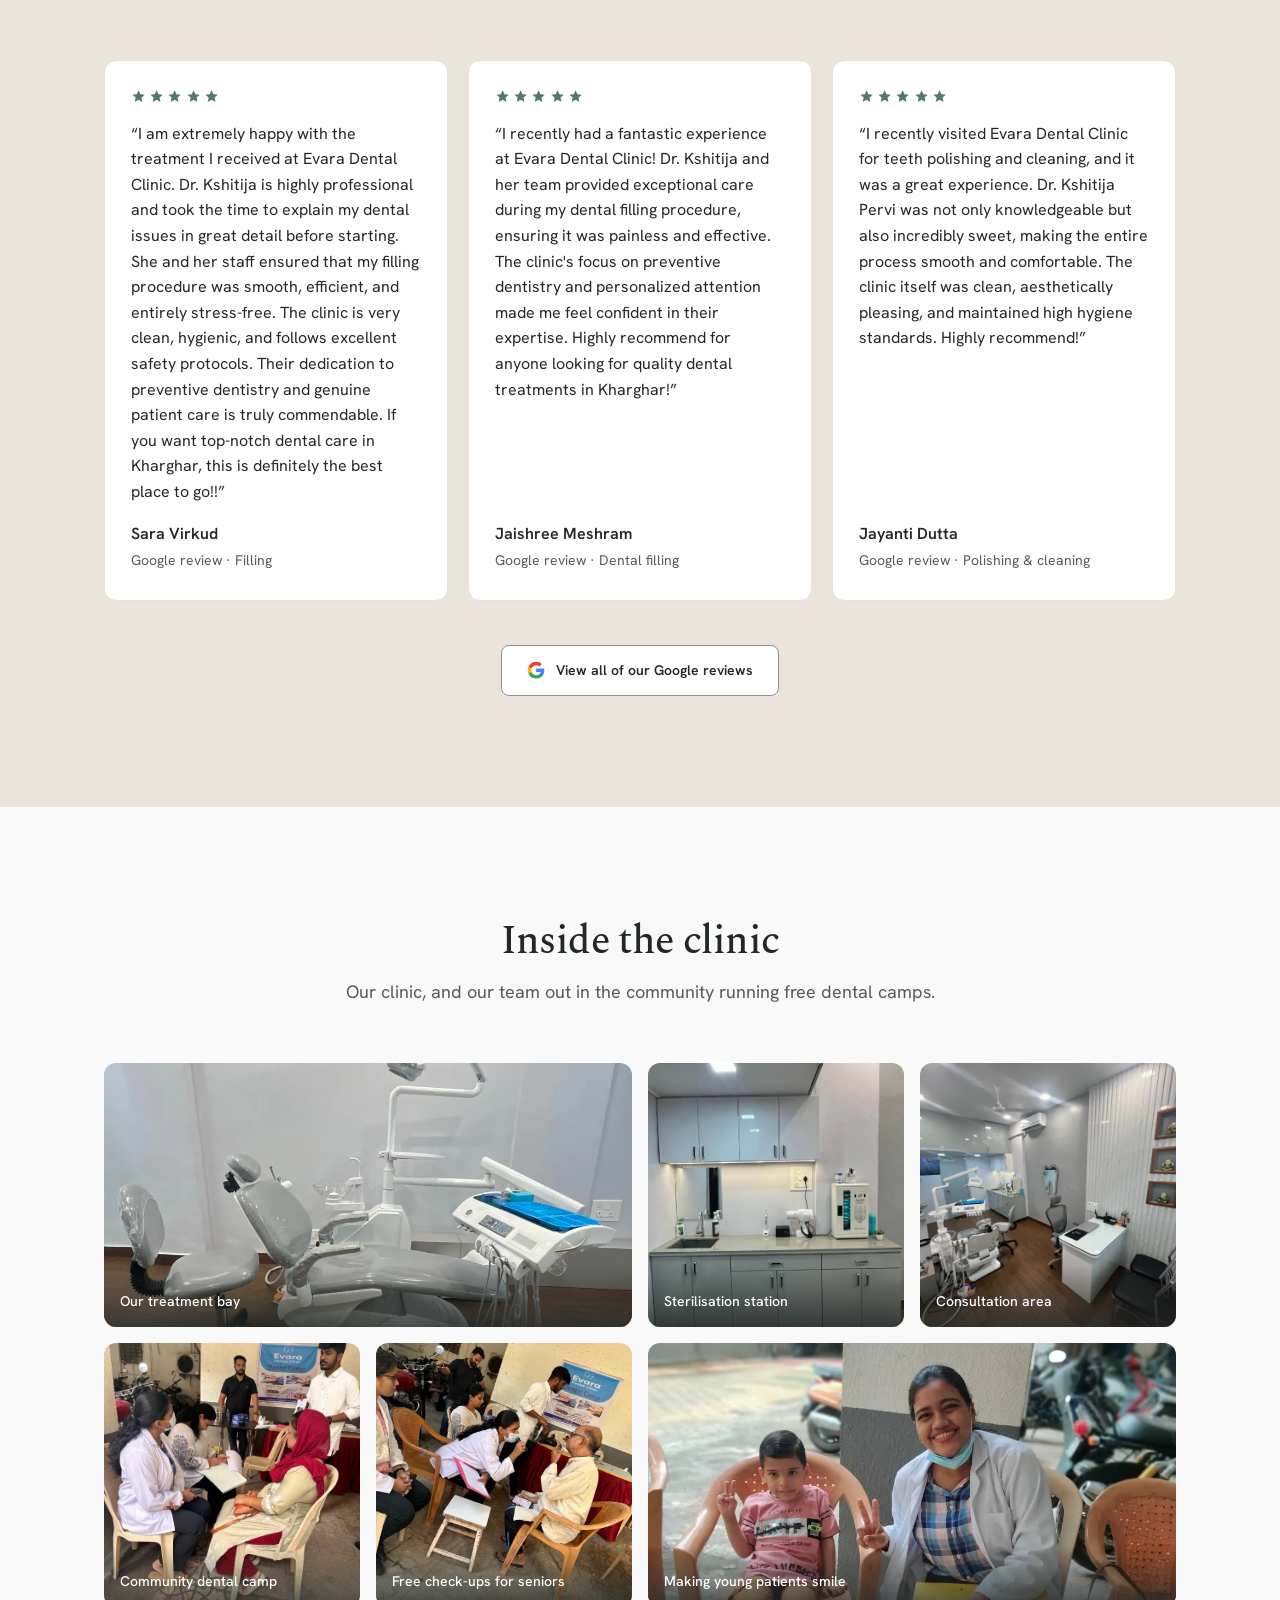
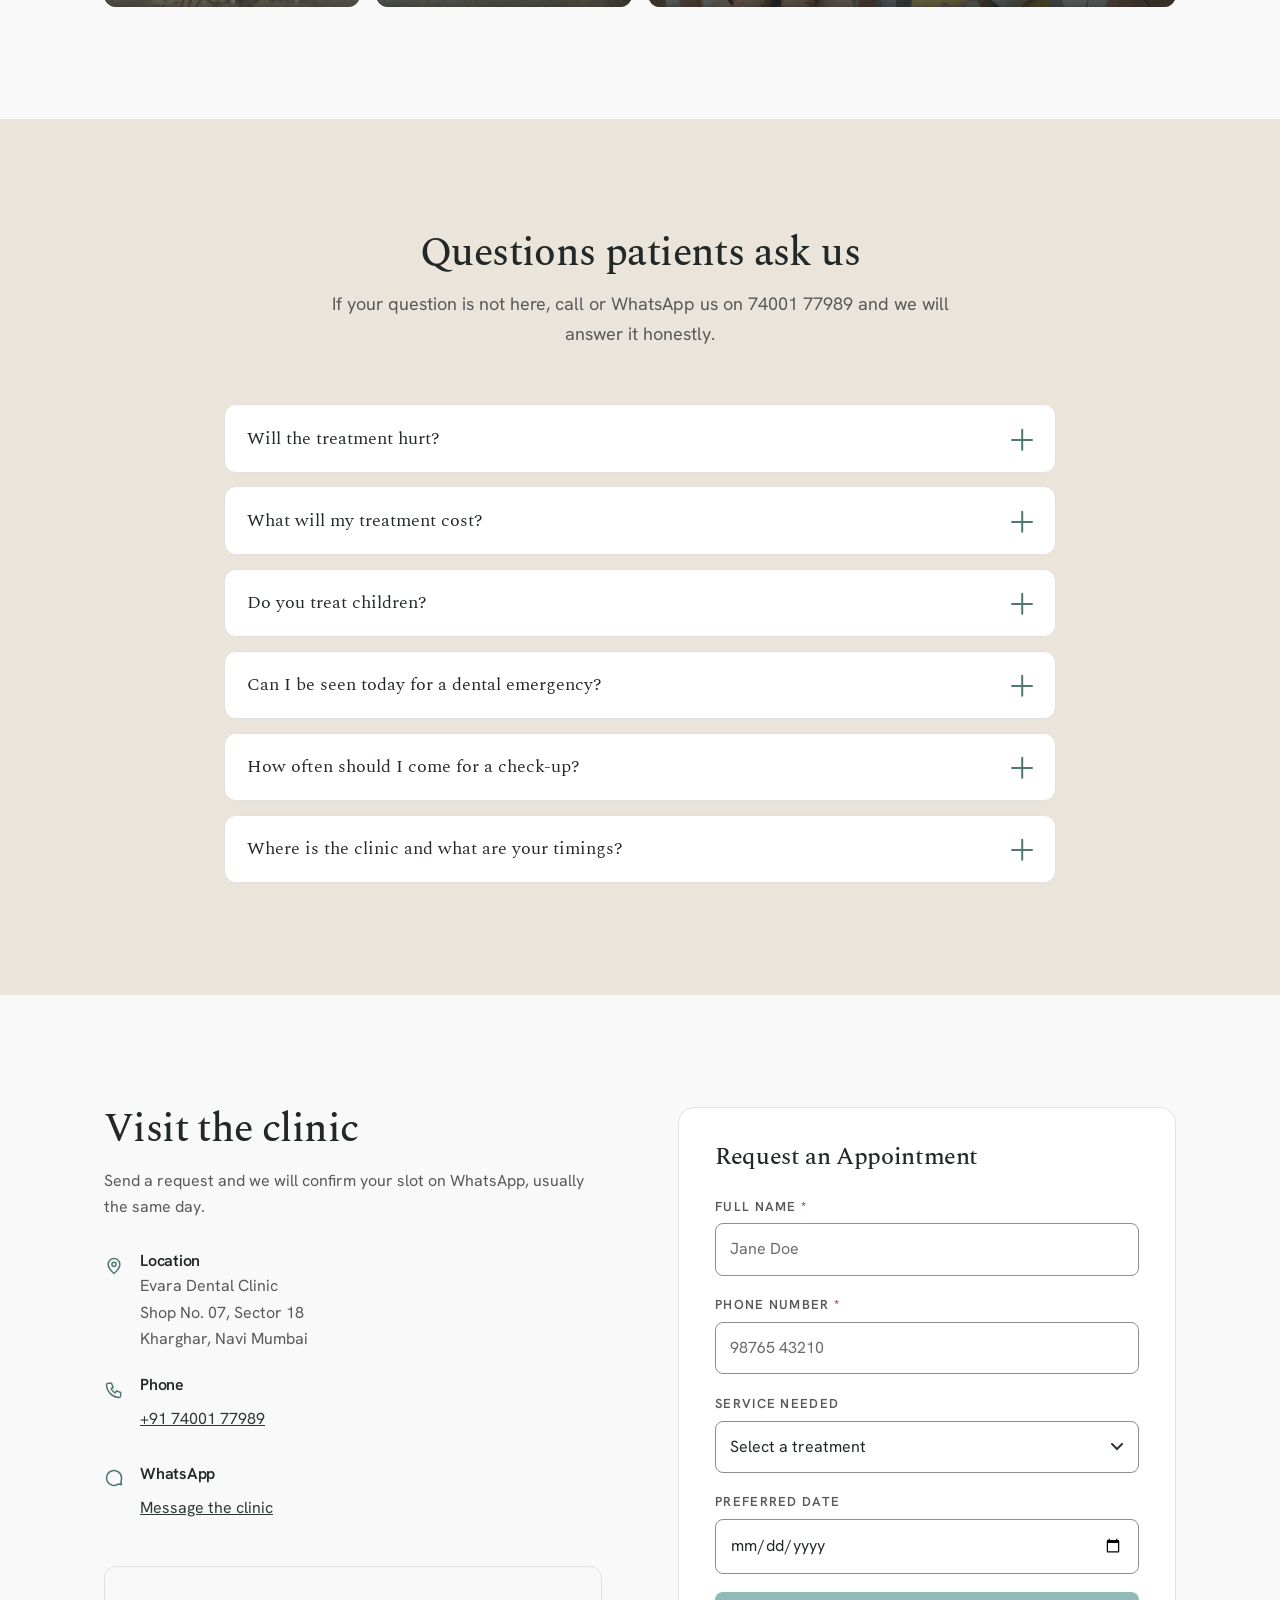
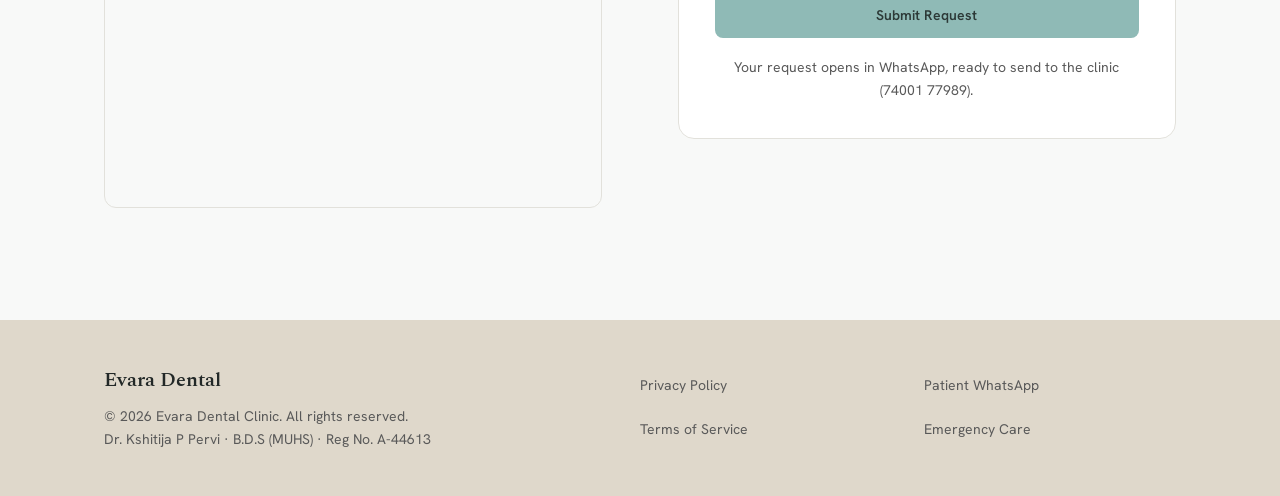
==== commit 46390665: "Add FAQ and statement sections, plus scroll-driven motion Text: - New FAQ section (six questions on " ====
--- a/index.html
+++ b/index.html
@@ -15,6 +15,10 @@
 
   <a class="skip-link" href="#home">Skip to content</a>
 
+  <!-- Reading progress. Decorative: the same information is available from the
+       scrollbar, so it is hidden from assistive tech. -->
+  <div class="scroll-progress" aria-hidden="true"><span id="scrollProgressBar"></span></div>
+
   <!-- ======================= NAVIGATION ======================= -->
   <header class="site-header" id="siteHeader">
     <nav class="nav" aria-label="Main">
@@ -33,6 +37,7 @@
           <li><a href="#treatments">Treatments</a></li>
           <li><a href="#testimonials">Testimonials</a></li>
           <li><a href="#gallery">Gallery</a></li>
+          <li><a href="#faq">FAQ</a></li>
           <li><a href="#contact">Contact</a></li>
         </ul>
         <a href="#contact" class="btn btn-primary nav-cta">Book Appointment</a>
@@ -84,6 +89,7 @@
           <h2>Gentle hands, honest advice.</h2>
           <p>At Evara Dental Clinic, we believe dentistry should never feel clinical or intimidating. The clinic is built to feel calm: warm light, quiet rooms, and unhurried appointments that start with a conversation rather than a chair.</p>
           <p>You see your own X-ray, hear the options in plain language, and get the cost in writing before anything begins. No upselling, no procedures you did not agree to.</p>
+          <p>Dr. Pervi treats every patient personally, so you are not handed between clinicians halfway through a course of treatment. Instruments are autoclaved and laid out sealed in front of you, disposables are fresh for every appointment, and the equipment is modern: digital X-rays, 3D oral scanning and rotary endodontics, all of which make treatment shorter and more comfortable than it used to be.</p>
           <a class="arrow-link" href="#dentist">Learn more about our practice
             <svg viewBox="0 0 24 24" aria-hidden="true"><path fill="none" stroke="currentColor" stroke-width="2" stroke-linecap="round" stroke-linejoin="round" d="M5 12h14m-6-6l6 6-6 6"/></svg>
           </a>
@@ -170,6 +176,16 @@
             </li>
           </ol>
         </div>
+      </div>
+    </section>
+
+    <!-- ======================= STATEMENT ======================= -->
+    <!-- One dominant idea per fold. The words are wrapped individually so JS
+         can stagger them in; they are fully visible without JS. -->
+    <section class="statement">
+      <div class="container">
+        <p class="statement-text" data-split>You will always know what is happening in your mouth, why it needs doing, and what it costs, before anything begins.</p>
+        <p class="statement-by">Dr. Kshitija P Pervi, B.D.S (MUHS)</p>
       </div>
     </section>
 
@@ -554,6 +570,80 @@
             </picture>
             <figcaption>Making young patients smile</figcaption>
           </figure>
+        </div>
+      </div>
+    </section>
+
+    <!-- ======================= FAQ ======================= -->
+    <!-- Native <details>/<summary> for real keyboard and screen-reader support;
+         the open/close is animated with grid-template-rows, never height. -->
+    <section class="faq band-beige" id="faq">
+      <div class="container">
+        <div class="section-head">
+          <h2>Questions patients ask us</h2>
+          <p>If your question is not here, call or WhatsApp us on 74001&nbsp;77989 and we will answer it honestly.</p>
+        </div>
+
+        <div class="faq-list">
+          <details class="faq-item">
+            <summary>
+              Will the treatment hurt?
+              <span class="faq-mark" aria-hidden="true"></span>
+            </summary>
+            <div class="faq-answer"><div>
+              <p>For the great majority of our patients, no. Modern local anaesthesia and gentle technique mean that fillings, scaling and even root canals are usually painless, and most people are surprised by how little they feel. If you are nervous, tell us at the start: we will explain each step before it happens, work in shorter stretches, and stop whenever you raise your hand.</p>
+            </div></div>
+          </details>
+
+          <details class="faq-item">
+            <summary>
+              What will my treatment cost?
+              <span class="faq-mark" aria-hidden="true"></span>
+            </summary>
+            <div class="faq-answer"><div>
+              <p>You get a written estimate before any work begins. After examining you, Dr. Pervi shows you the X-ray, explains which treatments are genuinely necessary and which are optional, and gives you the cost of each in writing. Nothing proceeds until you agree to it, and we never add procedures you did not approve.</p>
+            </div></div>
+          </details>
+
+          <details class="faq-item">
+            <summary>
+              Do you treat children?
+              <span class="faq-mark" aria-hidden="true"></span>
+            </summary>
+            <div class="faq-answer"><div>
+              <p>Yes. We see children for first check-ups, cavity care, fluoride treatment, pit and fissure sealants, and habit counselling for thumb-sucking or grinding. Dr. Pervi keeps children's appointments short and unhurried so that the dentist stays a place they do not mind visiting. Parents are welcome to stay beside the chair throughout.</p>
+            </div></div>
+          </details>
+
+          <details class="faq-item">
+            <summary>
+              Can I be seen today for a dental emergency?
+              <span class="faq-mark" aria-hidden="true"></span>
+            </summary>
+            <div class="faq-answer"><div>
+              <p>We keep same-day slots for emergencies. If you have severe toothache, a swelling or abscess, a broken or knocked-out tooth, or a lost filling or crown, call or WhatsApp <a href="tel:+917400177989">74001&nbsp;77989</a> and we will fit you in as soon as we can, usually the same day. For a knocked-out adult tooth, keep it in milk and come in immediately: the first hour matters.</p>
+            </div></div>
+          </details>
+
+          <details class="faq-item">
+            <summary>
+              How often should I come for a check-up?
+              <span class="faq-mark" aria-hidden="true"></span>
+            </summary>
+            <div class="faq-answer"><div>
+              <p>Every six months for most people, along with scaling and polishing to remove the tartar that a toothbrush cannot reach. Catching a cavity at the check-up stage usually means a small filling instead of a root canal later, so routine visits are the cheapest dentistry there is. If you have gum disease, diabetes or braces, we may suggest coming more often.</p>
+            </div></div>
+          </details>
+
+          <details class="faq-item">
+            <summary>
+              Where is the clinic and what are your timings?
+              <span class="faq-mark" aria-hidden="true"></span>
+            </summary>
+            <div class="faq-answer"><div>
+              <p>Evara Dental Clinic is at Shop No. 07, Sector 18, Kharghar, Navi Mumbai. We are open Monday to Saturday, morning and evening, with Sunday by appointment. Booking ahead is best, and you can request a slot through the <a href="#contact">form below</a> or on WhatsApp.</p>
+            </div></div>
+          </details>
         </div>
       </div>
     </section>
--- a/styles.css
+++ b/styles.css
@@ -689,6 +689,141 @@
 }
 
 /* ==========================================================================
+   Reading progress bar
+   ========================================================================== */
+.scroll-progress {
+  position: fixed;
+  top: 0;
+  left: 0;
+  right: 0;
+  height: 3px;
+  z-index: var(--z-skip);
+  background: transparent;
+  pointer-events: none;
+}
+.scroll-progress span {
+  display: block;
+  height: 100%;
+  width: 100%;
+  background: linear-gradient(90deg, var(--sage), var(--sage-ink));
+  transform: scaleX(var(--sp, 0));
+  transform-origin: left center;
+}
+
+/* ==========================================================================
+   Statement band — one dominant idea, set large on the dark green
+   ========================================================================== */
+.statement {
+  padding-block: clamp(4.5rem, 11vw, 8rem);
+  background: var(--dark);
+  color: var(--white);
+}
+.statement-text {
+  max-width: 44ch;
+  margin-inline: auto;
+  font-family: var(--font-display);
+  font-size: clamp(1.5rem, 1.05rem + 1.8vw, 2.25rem);
+  line-height: 1.35;
+  letter-spacing: -0.01em;
+  text-align: center;
+  text-wrap: balance;
+  color: var(--white);
+}
+.statement-by {
+  max-width: none;
+  margin: 1.75rem auto 0;
+  text-align: center;
+  font-size: var(--text-sm);
+  letter-spacing: 0.08em;
+  text-transform: uppercase;
+  color: var(--sage);
+}
+/* Words are wrapped by JS. Visible by default; the stagger is enhancement. */
+.statement-text .word { display: inline-block; }
+@media (prefers-reduced-motion: no-preference) {
+  body.js .statement-text.in .word {
+    animation: word-in 620ms var(--ease-out-expo) both;
+    animation-delay: calc(var(--w, 0) * 42ms);
+  }
+}
+@keyframes word-in {
+  from { opacity: 0; transform: translateY(0.5em); filter: blur(4px); }
+  to   { opacity: 1; transform: none; filter: blur(0); }
+}
+
+/* ==========================================================================
+   FAQ — native details/summary, animated with grid-template-rows
+   ========================================================================== */
+.faq { padding-block: var(--space-section); }
+.faq-list {
+  max-width: 52rem;
+  margin-inline: auto;
+  display: grid;
+  gap: 0.85rem;
+}
+.faq-item {
+  background: var(--white);
+  border: 1px solid var(--line);
+  border-radius: var(--radius);
+  overflow: hidden;
+  transition: border-color var(--dur-state) var(--ease-out-quart),
+              box-shadow var(--dur-state) var(--ease-out-quart);
+}
+.faq-item[open] {
+  border-color: var(--sage);
+  box-shadow: 0 10px 28px rgba(34, 40, 39, 0.06);
+}
+.faq-item summary {
+  display: flex;
+  align-items: center;
+  justify-content: space-between;
+  gap: 1rem;
+  padding: 1.15rem 1.35rem;
+  min-height: 44px;
+  cursor: pointer;
+  list-style: none;
+  font-family: var(--font-display);
+  font-size: var(--text-md);
+  color: var(--ink);
+}
+.faq-item summary::-webkit-details-marker { display: none; }
+.faq-item summary:hover { color: var(--sage-ink); }
+
+/* Plus that becomes a minus, drawn with two bars. */
+.faq-mark {
+  position: relative;
+  flex-shrink: 0;
+  width: 1.4rem;
+  height: 1.4rem;
+}
+.faq-mark::before,
+.faq-mark::after {
+  content: "";
+  position: absolute;
+  top: 50%;
+  left: 0;
+  width: 100%;
+  height: 2px;
+  border-radius: 2px;
+  background: var(--sage-ink);
+  transition: transform var(--dur-state) var(--ease-out-quart);
+}
+.faq-mark::after { transform: rotate(90deg); }
+.faq-item[open] .faq-mark::after { transform: rotate(0deg); }
+
+/* grid 0fr -> 1fr expands without animating height directly. */
+.faq-answer {
+  display: grid;
+  grid-template-rows: 1fr;   /* open state; closed handled below */
+}
+.faq-answer > div { overflow: hidden; padding: 0 1.35rem 1.3rem; }
+.faq-answer p { font-size: var(--text-base); }
+@media (prefers-reduced-motion: no-preference) {
+  .faq-item:not([open]) .faq-answer { grid-template-rows: 0fr; }
+  .faq-answer { transition: grid-template-rows var(--dur-layout) var(--ease-out-quart); }
+}
+
+/* ==========================================================================
    Lead dentist
    ========================================================================== */
 .dentist { padding-block: var(--space-section); }
@@ -1315,4 +1450,11 @@
      (journey-in and icon-pulse are already off, being no-preference only.) */
   .journey-line-fill { transition: none; }
   .journey-card:hover { transform: none; }
-}
+
+  /* Statement words are static and unblurred; FAQ opens instantly; the
+     progress bar still fills (it is information, not decoration) but the
+     hero parallax is cancelled in JS. */
+  body.js .statement-text .word { animation: none; opacity: 1; transform: none; filter: none; }
+  .faq-answer { transition: none; }
+  .faq-mark::before, .faq-mark::after { transition: none; }
+}
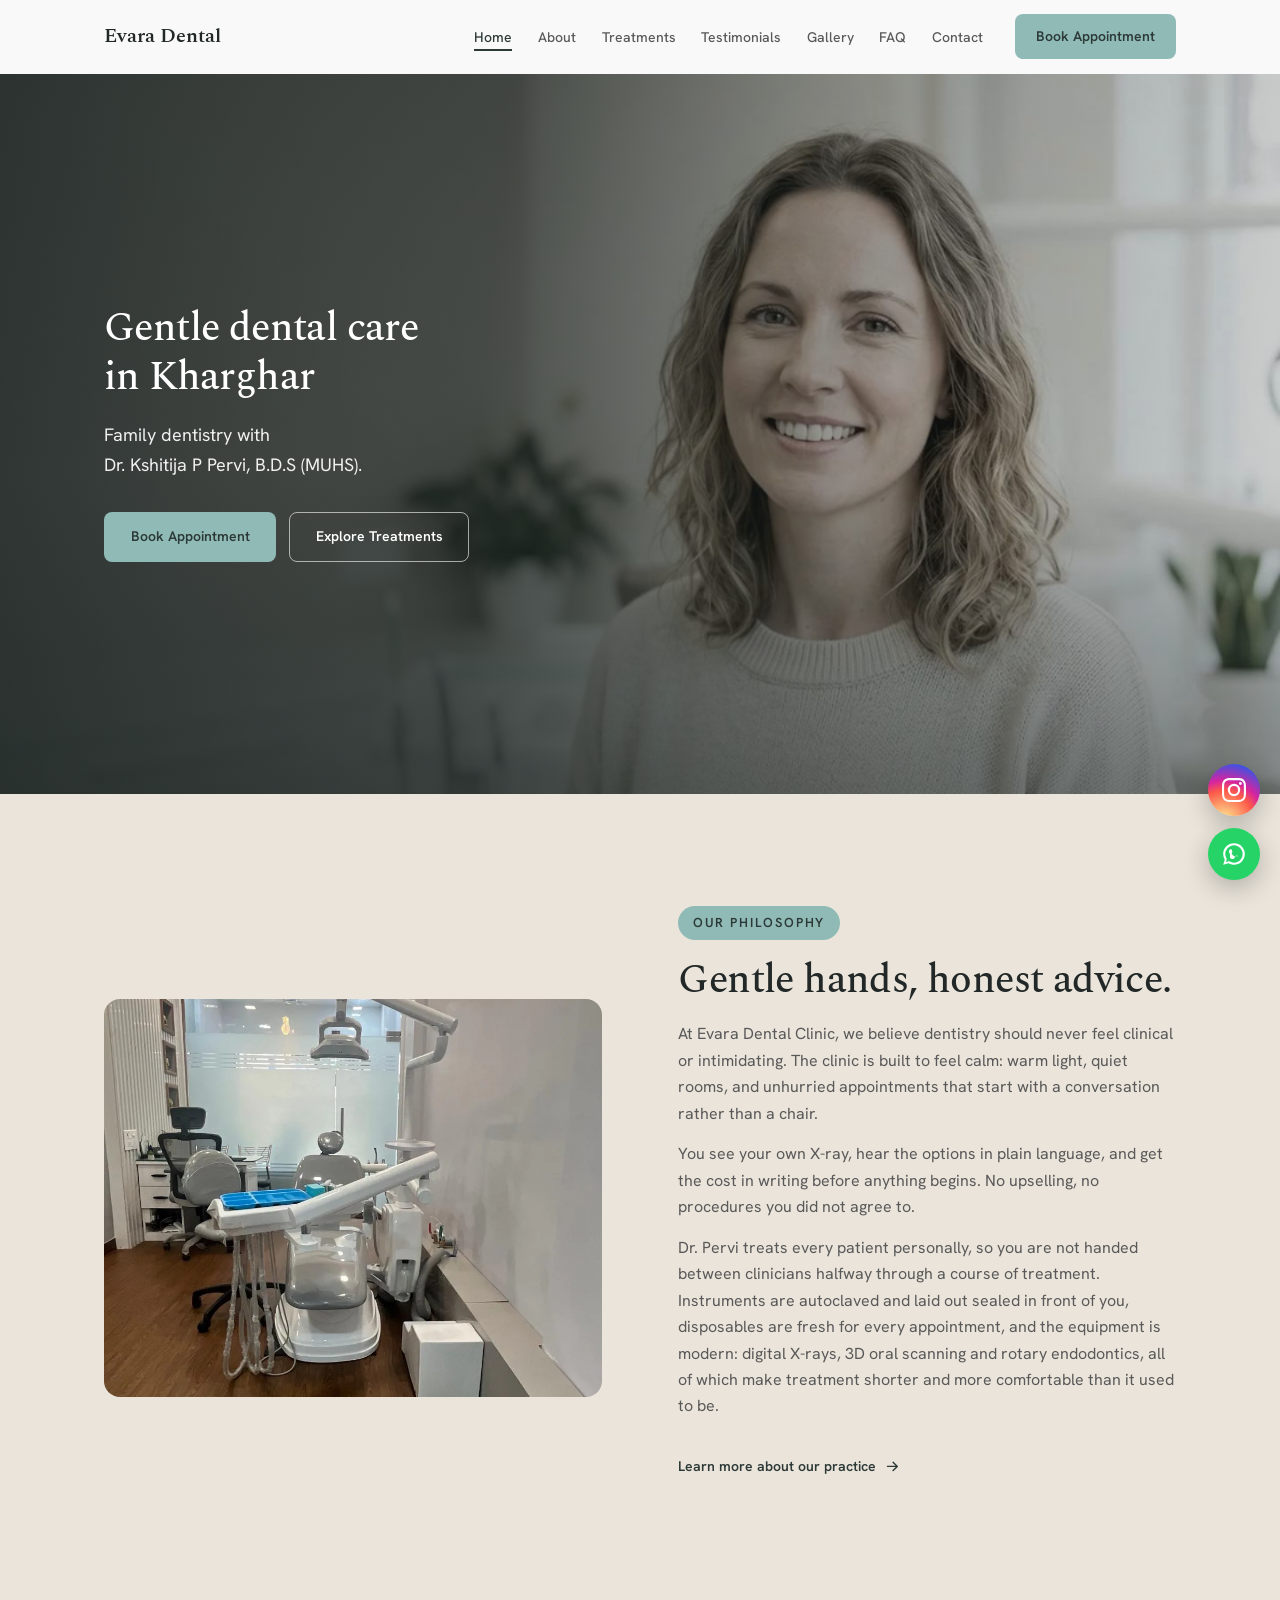
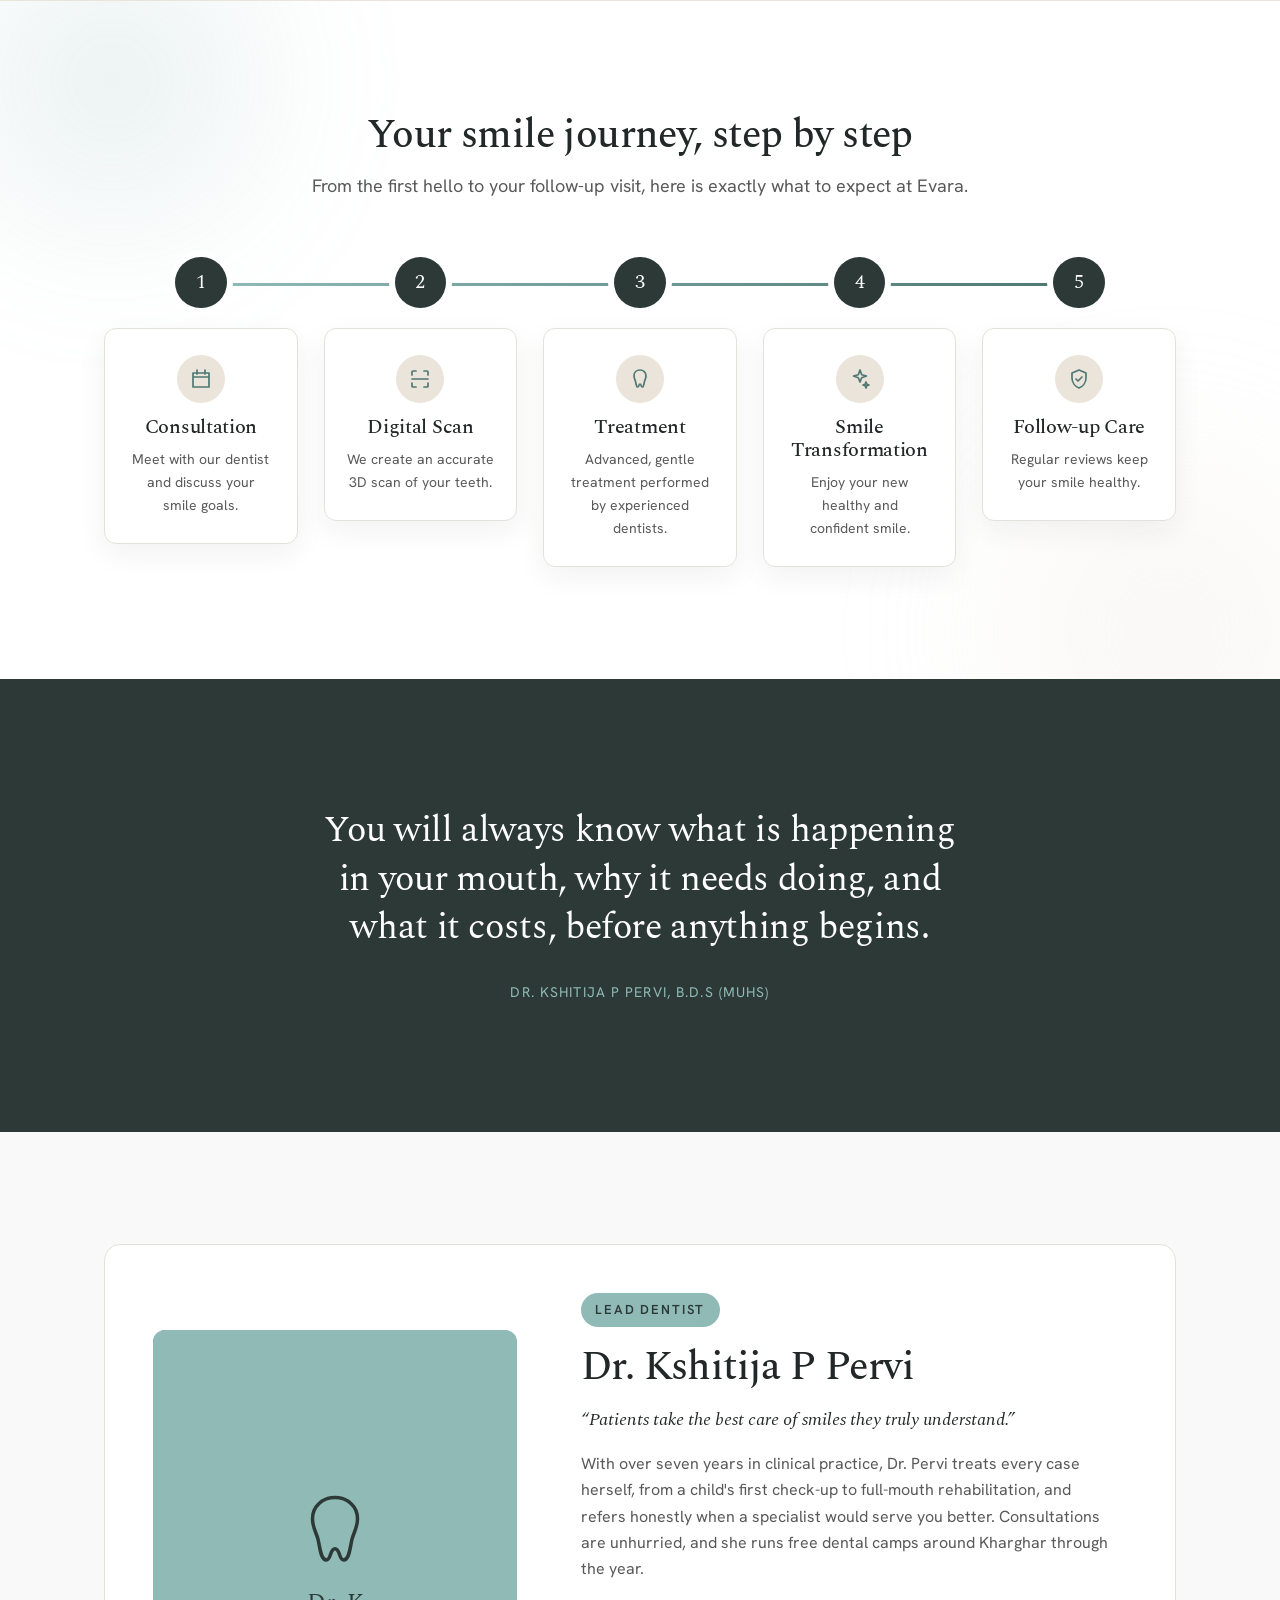
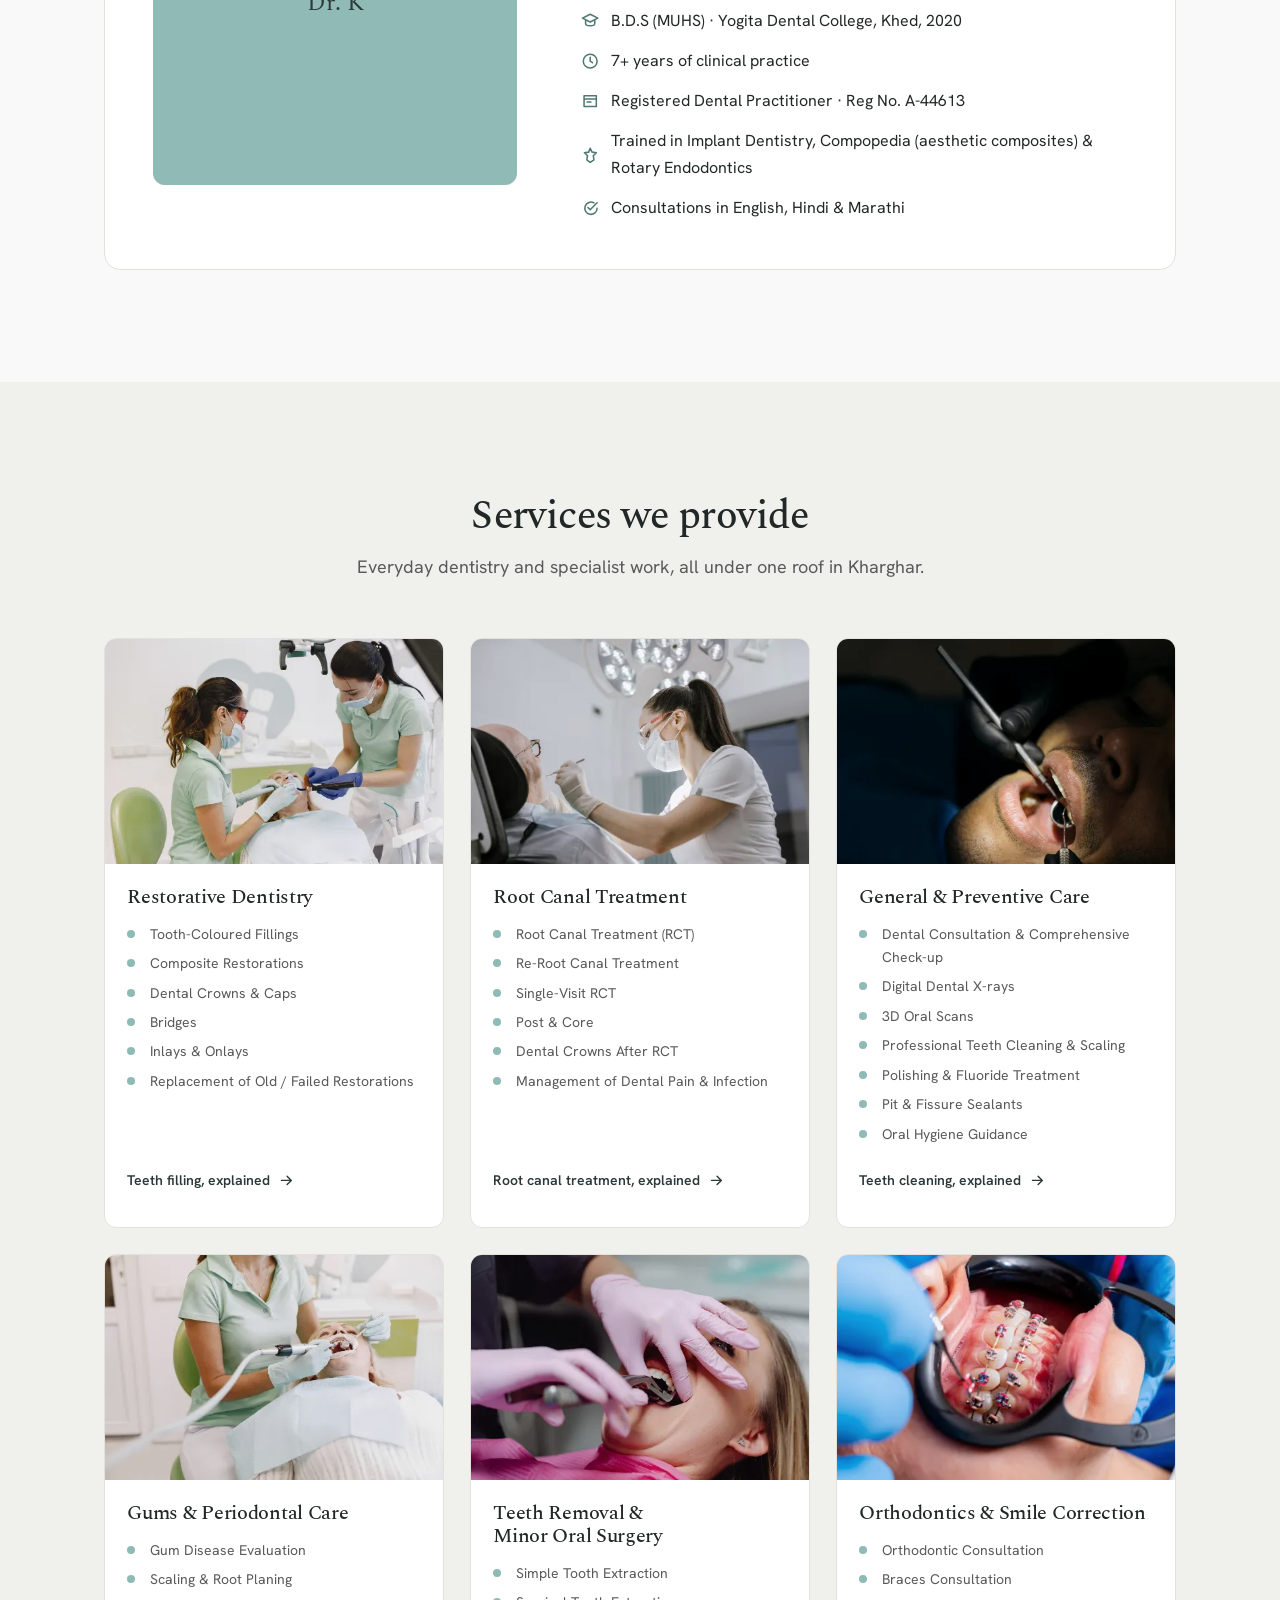
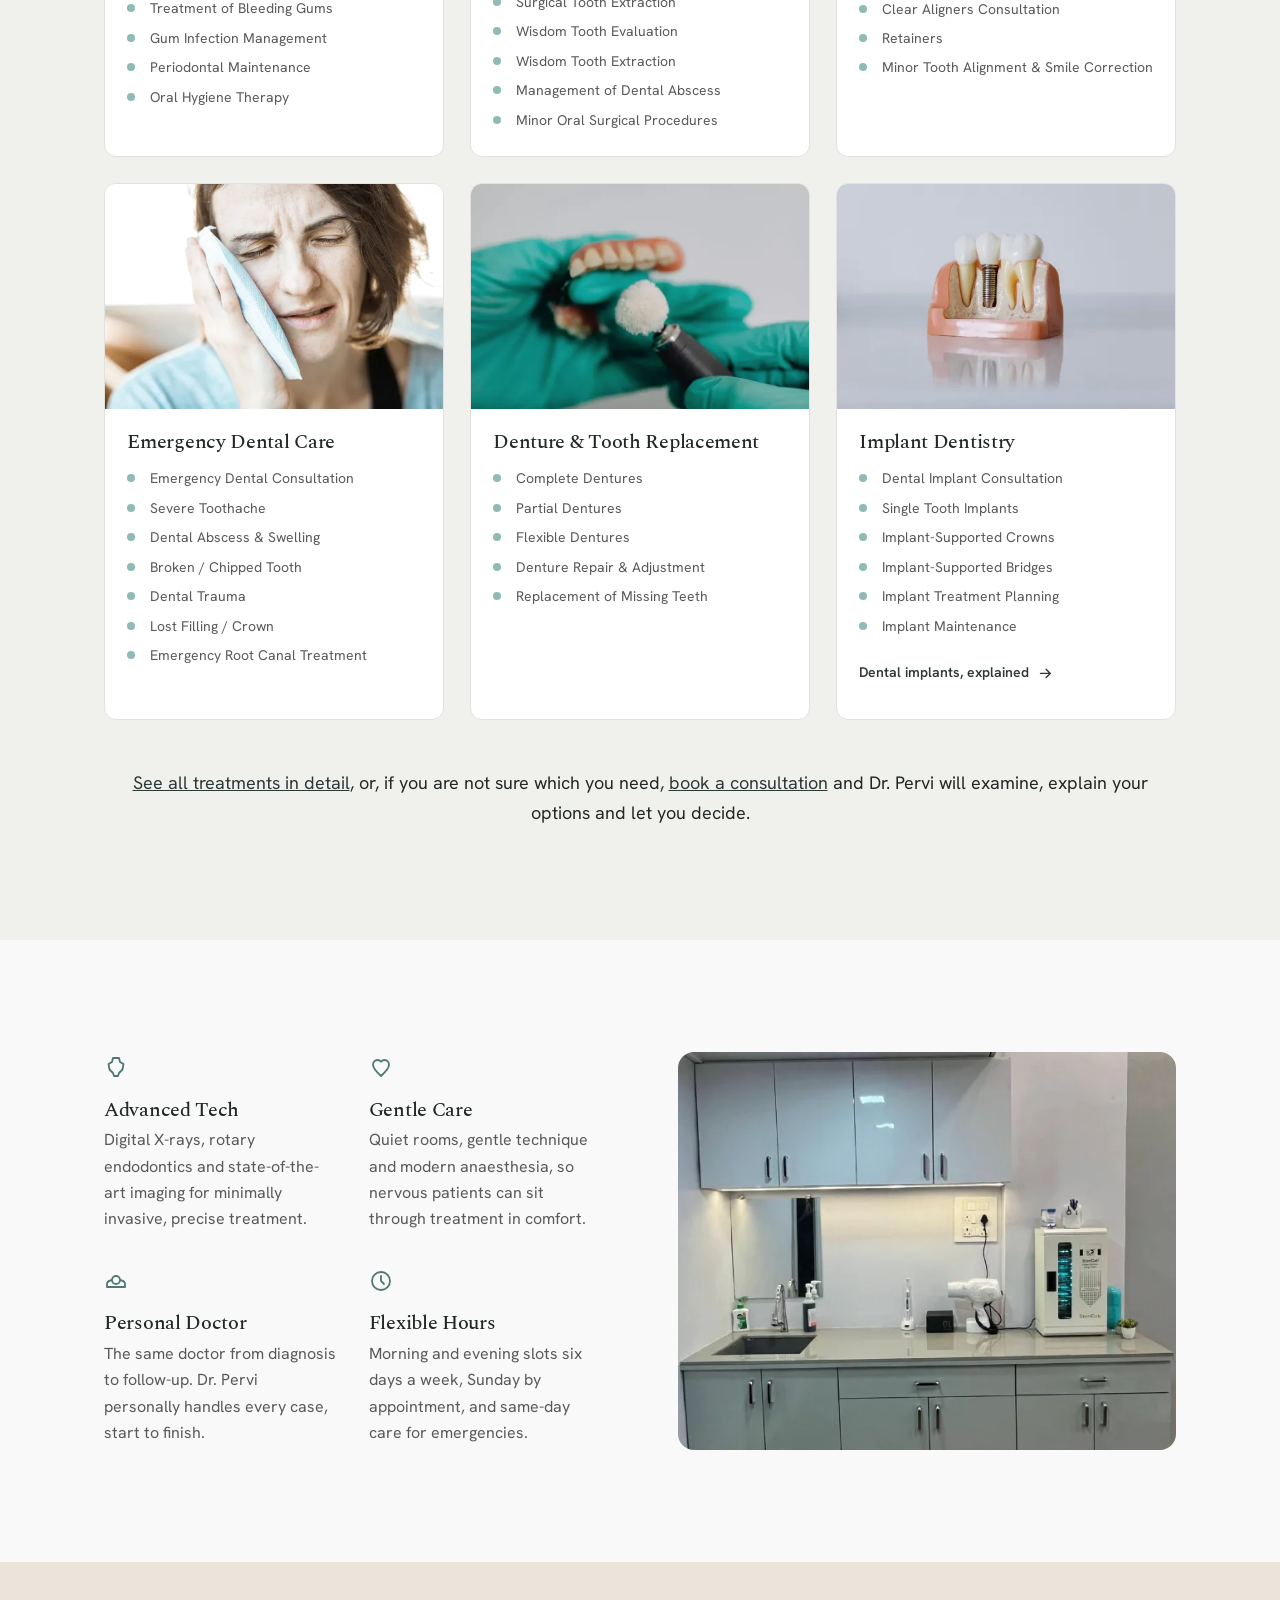
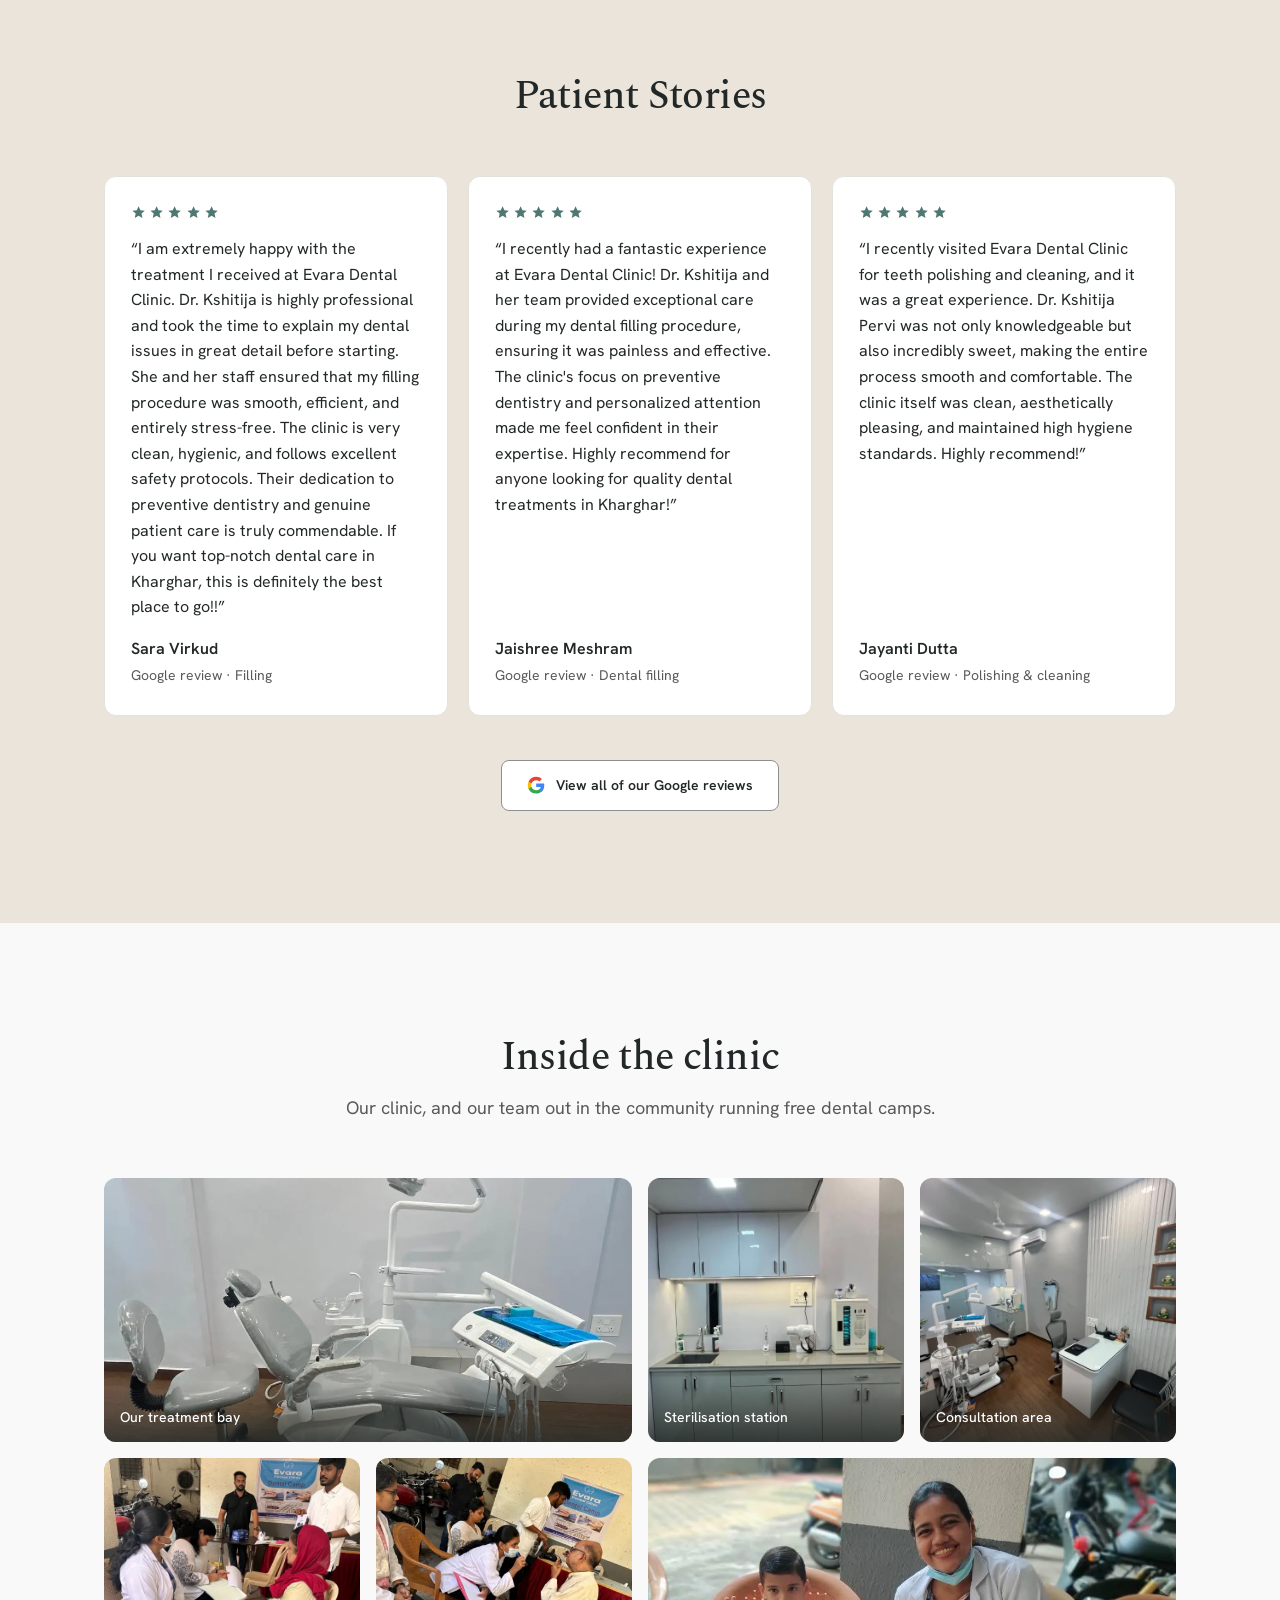
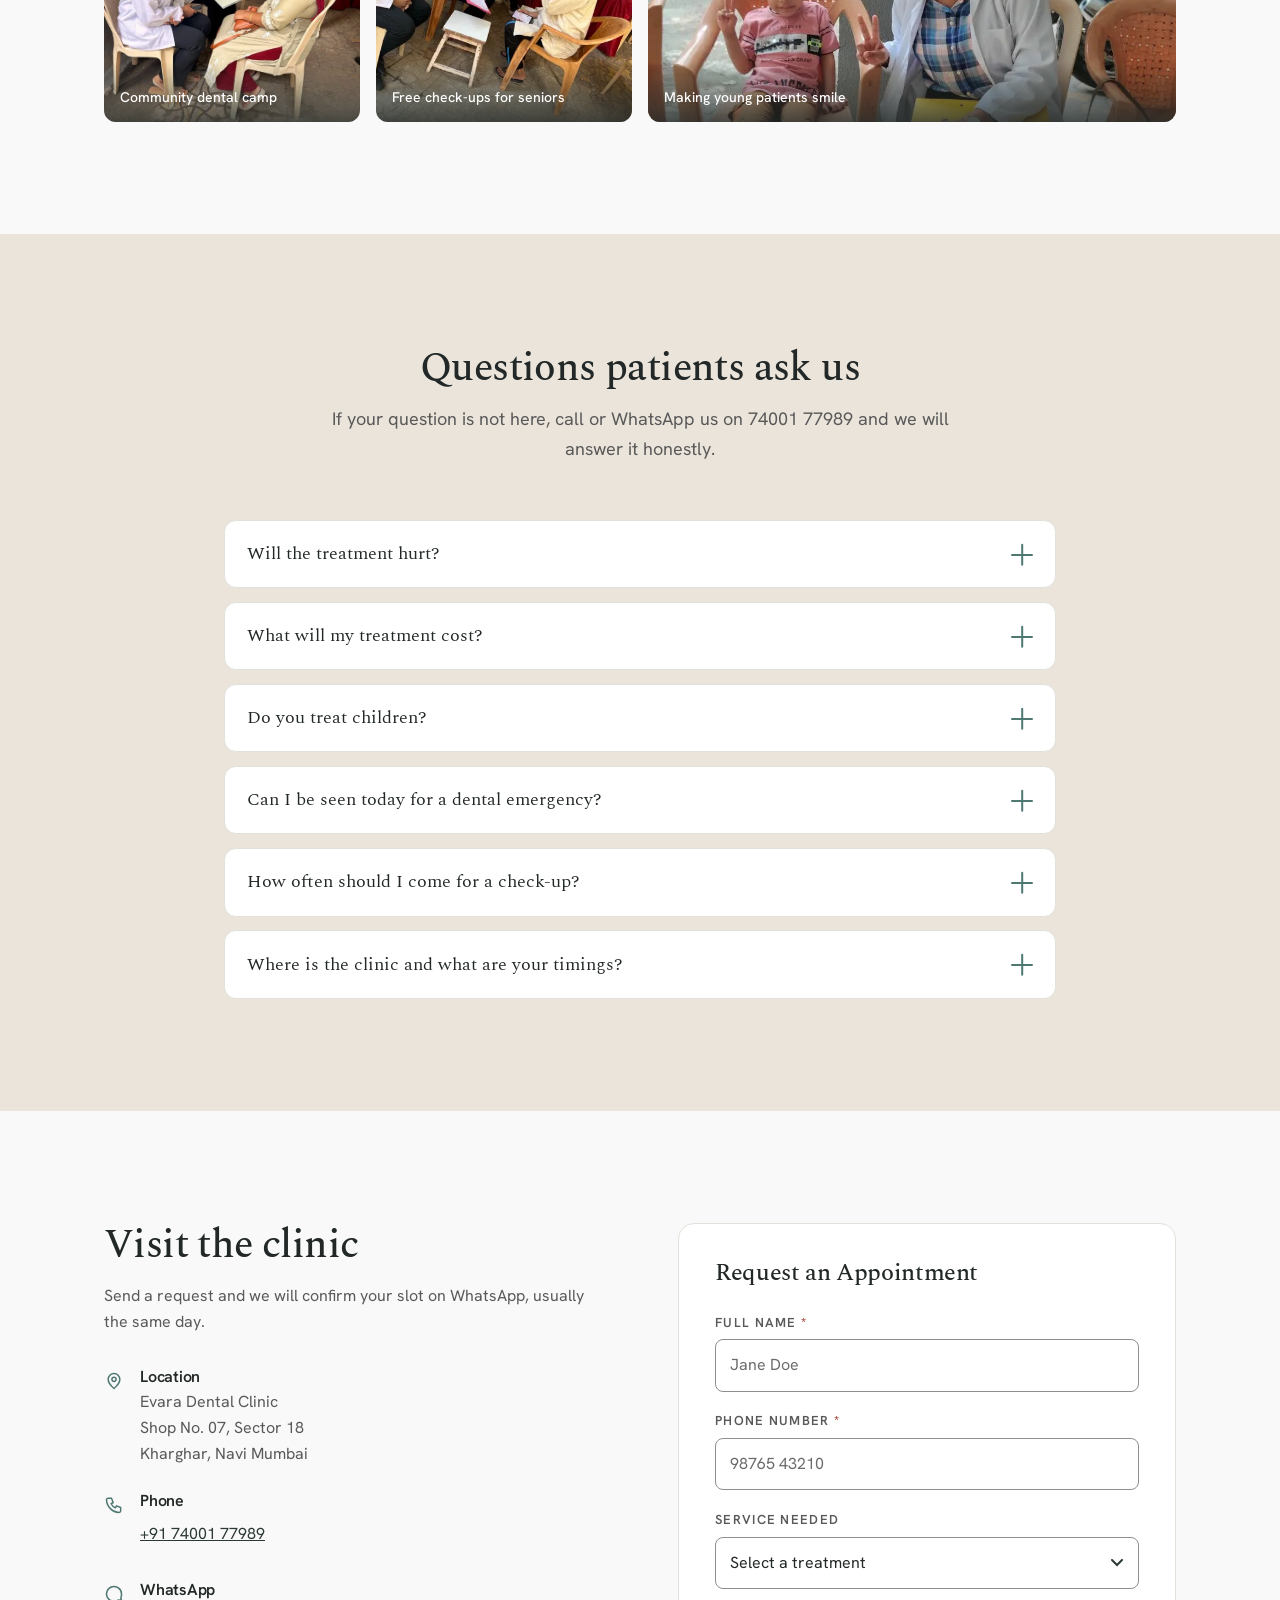
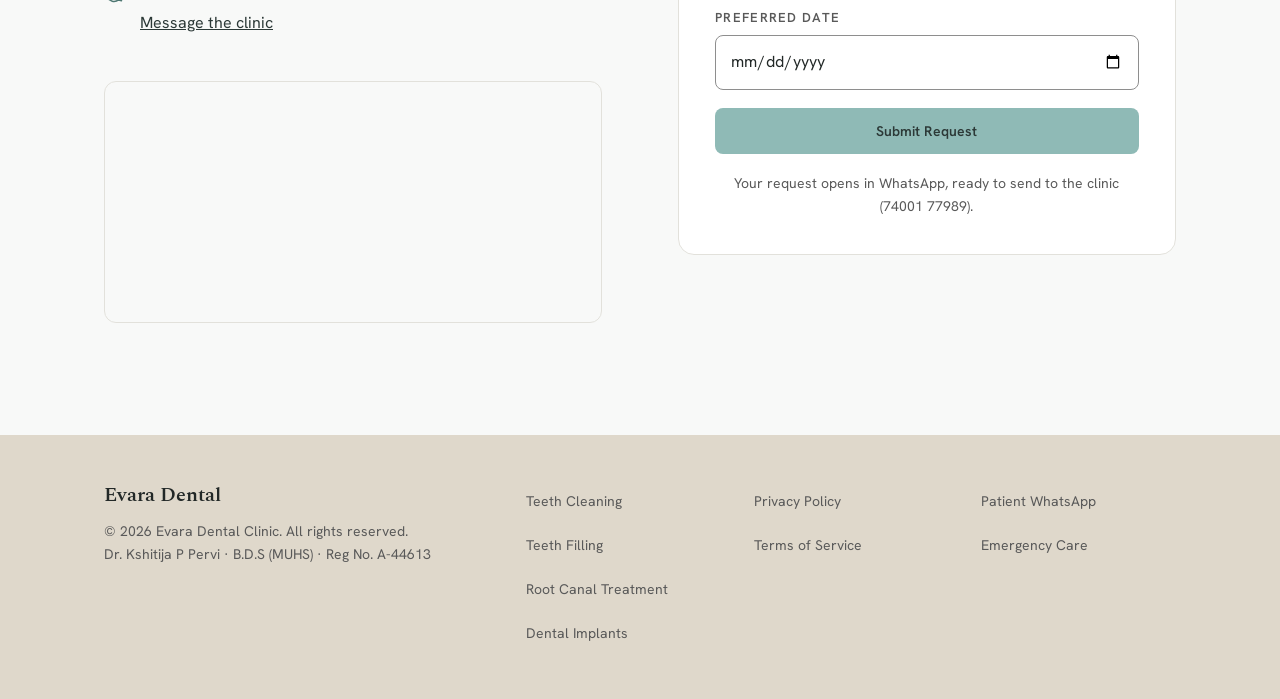
==== commit c9665bb3: "Add detailed treatment pages for SEO Adds a treatments hub (services/index.html) and four long-form " ====
--- a/index.html
+++ b/index.html
@@ -5,11 +5,54 @@
   <meta name="viewport" content="width=device-width, initial-scale=1.0">
   <title>Evara Dental Clinic | Dr. Kshitija P Pervi, B.D.S (MUHS)</title>
   <meta name="description" content="Evara Dental Clinic in Sector 18, Kharghar. Dr. Kshitija P Pervi, B.D.S (MUHS) treats every case personally: check-ups, root canals, implants, braces and kids' dentistry. Call 74001 77989 to book.">
+  <!-- Self-referencing relative canonical: the clinic has not settled on a
+       domain yet. Once it has, make this and og:image absolute and add og:url. -->
+  <link rel="canonical" href="index.html">
+  <meta property="og:type" content="website">
+  <meta property="og:site_name" content="Evara Dental Clinic">
+  <meta property="og:title" content="Evara Dental Clinic | Gentle dental care in Kharghar">
+  <meta property="og:description" content="Family dentistry in Sector 18, Kharghar with Dr. Kshitija P Pervi, B.D.S (MUHS). Check-ups, cleaning, fillings, root canals and implants.">
+  <meta property="og:image" content="images/hero-poster.jpg">
+  <meta name="twitter:card" content="summary_large_image">
   <link rel="preconnect" href="https://fonts.googleapis.com">
   <link rel="preconnect" href="https://fonts.gstatic.com" crossorigin>
   <link href="https://fonts.googleapis.com/css2?family=Spectral:ital,wght@0,400;0,500;0,600;1,400&family=Hanken+Grotesk:wght@400;500;600&display=swap" rel="stylesheet">
   <link rel="stylesheet" href="styles.css">
   <link rel="icon" type="image/svg+xml" href='data:image/svg+xml,<svg xmlns="http://www.w3.org/2000/svg" viewBox="0 0 32 32"><path d="M16 3C11 3 7 6.5 7 11.5c0 3.5 1.5 5.5 2.2 8.2.7 2.7 1 8.3 3.3 8.3 2 0 1.4-4.5 3.5-4.5s1.5 4.5 3.5 4.5c2.3 0 2.6-5.6 3.3-8.3.7-2.7 2.2-4.7 2.2-8.2C25 6.5 21 3 16 3z" fill="none" stroke="%232C3937" stroke-width="2"/></svg>'>
+
+  <!-- Local business structured data. NOTE: opening hours are deliberately
+       omitted rather than guessed — add openingHoursSpecification once the
+       clinic confirms exact timings, and confirm the postal code. -->
+  <script type="application/ld+json">
+  {
+    "@context": "https://schema.org",
+    "@type": "Dentist",
+    "name": "Evara Dental Clinic",
+    "description": "Family dental clinic in Sector 18, Kharghar, Navi Mumbai, run by Dr. Kshitija P Pervi, B.D.S (MUHS).",
+    "address": {
+      "@type": "PostalAddress",
+      "streetAddress": "Shop No. 07, Sector 18",
+      "addressLocality": "Kharghar",
+      "addressRegion": "Navi Mumbai, Maharashtra",
+      "postalCode": "410210",
+      "addressCountry": "IN"
+    },
+    "telephone": "+91-74001-77989",
+    "sameAs": ["https://www.instagram.com/evara_dental_clinic"],
+    "employee": {
+      "@type": "Dentist",
+      "name": "Dr. Kshitija P Pervi",
+      "honorificSuffix": "B.D.S (MUHS)",
+      "identifier": "Reg No. A-44613"
+    },
+    "availableService": [
+      { "@type": "MedicalProcedure", "name": "Teeth cleaning (scaling and polishing)", "url": "services/teeth-cleaning.html" },
+      { "@type": "MedicalProcedure", "name": "Teeth filling (tooth-coloured fillings)", "url": "services/teeth-filling.html" },
+      { "@type": "MedicalProcedure", "name": "Root canal treatment", "url": "services/root-canal-treatment.html" },
+      { "@type": "MedicalProcedure", "name": "Dental implants", "url": "services/dental-implants.html" }
+    ]
+  }
+  </script>
 </head>
 <body>
 
@@ -34,7 +77,7 @@
         <ul class="nav-links">
           <li><a href="#home">Home</a></li>
           <li><a href="#about">About</a></li>
-          <li><a href="#treatments">Treatments</a></li>
+          <li><a href="services/index.html">Treatments</a></li>
           <li><a href="#testimonials">Testimonials</a></li>
           <li><a href="#gallery">Gallery</a></li>
           <li><a href="#faq">FAQ</a></li>
@@ -264,6 +307,9 @@
                 <li>Inlays &amp; Onlays</li>
                 <li>Replacement of Old / Failed Restorations</li>
               </ul>
+              <a class="arrow-link" href="services/teeth-filling.html">Teeth filling, explained
+                <svg viewBox="0 0 24 24" aria-hidden="true"><path fill="none" stroke="currentColor" stroke-width="2" stroke-linecap="round" stroke-linejoin="round" d="M5 12h14m-6-6l6 6-6 6"/></svg>
+              </a>
             </div>
           </article>
 
@@ -285,6 +331,9 @@
                 <li>Dental Crowns After RCT</li>
                 <li>Management of Dental Pain &amp; Infection</li>
               </ul>
+              <a class="arrow-link" href="services/root-canal-treatment.html">Root canal treatment, explained
+                <svg viewBox="0 0 24 24" aria-hidden="true"><path fill="none" stroke="currentColor" stroke-width="2" stroke-linecap="round" stroke-linejoin="round" d="M5 12h14m-6-6l6 6-6 6"/></svg>
+              </a>
             </div>
           </article>
 
@@ -307,6 +356,9 @@
                 <li>Pit &amp; Fissure Sealants</li>
                 <li>Oral Hygiene Guidance</li>
               </ul>
+              <a class="arrow-link" href="services/teeth-cleaning.html">Teeth cleaning, explained
+                <svg viewBox="0 0 24 24" aria-hidden="true"><path fill="none" stroke="currentColor" stroke-width="2" stroke-linecap="round" stroke-linejoin="round" d="M5 12h14m-6-6l6 6-6 6"/></svg>
+              </a>
             </div>
           </article>
 
@@ -432,11 +484,14 @@
                 <li>Implant Treatment Planning</li>
                 <li>Implant Maintenance</li>
               </ul>
+              <a class="arrow-link" href="services/dental-implants.html">Dental implants, explained
+                <svg viewBox="0 0 24 24" aria-hidden="true"><path fill="none" stroke="currentColor" stroke-width="2" stroke-linecap="round" stroke-linejoin="round" d="M5 12h14m-6-6l6 6-6 6"/></svg>
+              </a>
             </div>
           </article>
 
         </div>
-        <p class="services-cta">Not sure which you need? <a href="#contact">Book a consultation</a> and Dr. Pervi will examine, explain your options and let you decide.</p>
+        <p class="services-cta"><a href="services/index.html">See all treatments in detail</a>, or, if you are not sure which you need, <a href="#contact">book a consultation</a> and Dr. Pervi will examine, explain your options and let you decide.</p>
       </div>
     </section>
 
@@ -733,6 +788,12 @@
         <p class="footer-fine">&copy; <span id="year">2026</span> Evara Dental Clinic. All rights reserved.</p>
         <p class="footer-fine">Dr. Kshitija P Pervi &middot; B.D.S (MUHS) &middot; Reg No. A-44613</p>
       </div>
+      <nav class="footer-col" aria-label="Treatments">
+        <a href="services/teeth-cleaning.html">Teeth Cleaning</a>
+        <a href="services/teeth-filling.html">Teeth Filling</a>
+        <a href="services/root-canal-treatment.html">Root Canal Treatment</a>
+        <a href="services/dental-implants.html">Dental Implants</a>
+      </nav>
       <nav class="footer-col" aria-label="Legal">
         <a href="#">Privacy Policy</a>
         <a href="#">Terms of Service</a>
--- a/styles.css
+++ b/styles.css
@@ -1256,7 +1256,7 @@
 }
 .footer-grid {
   display: grid;
-  grid-template-columns: 2fr 1fr 1fr;
+  grid-template-columns: 2fr repeat(3, 1fr);
   gap: 2rem;
 }
 .footer-brand {
@@ -1284,6 +1284,9 @@
   font-size: var(--text-sm);
 }
 .footer-col a:hover { color: var(--dark); }
+@media (max-width: 900px) {
+  .footer-grid { grid-template-columns: 1fr 1fr; }
+}
 @media (max-width: 700px) {
   .footer-grid { grid-template-columns: 1fr; }
 }
@@ -1458,3 +1461,437 @@
   .faq-answer { transition: none; }
   .faq-mark::before, .faq-mark::after { transition: none; }
 }
+
+/* ==========================================================================
+   Treatment pages (services/*.html)
+   A second page type: photo hero, long-form explanation, numbered process,
+   aftercare and FAQ. It borrows the section grammar and every token from the
+   home page, so nothing new is introduced except layout.
+   ========================================================================== */
+
+/* ---------- page hero ----------
+   The photographs behind this band range from near-white (an X-ray monitor) to
+   near-black (an implant model), so the scrim has to carry the contrast on its
+   own: at 0.88 alpha over the lightest photo, white text still clears 9:1. */
+.page-hero {
+  position: relative;
+  isolation: isolate;
+  display: flex;
+  align-items: flex-end;
+  min-height: clamp(19rem, 42vw, 27rem);
+  padding-block: clamp(2.75rem, 7vw, 4.5rem) clamp(2.5rem, 6vw, 3.75rem);
+  background: var(--ink);
+  overflow: hidden;
+}
+.page-hero-img {
+  position: absolute;
+  inset: 0;
+  z-index: -2;
+  width: 100%;
+  height: 100%;
+  object-fit: cover;
+  filter: saturate(0.85);
+}
+.page-hero::after {
+  content: "";
+  position: absolute;
+  inset: 0;
+  z-index: -1;
+  background: linear-gradient(100deg,
+    rgba(24, 32, 30, 0.94) 0%,
+    rgba(24, 32, 30, 0.88) 46%,
+    rgba(24, 32, 30, 0.60) 100%);
+}
+
+/* No photo (the hub page): a quiet sage wash instead of a picture. */
+.page-hero--plain { min-height: 0; }
+.page-hero--plain::after {
+  background:
+    radial-gradient(60rem 26rem at 88% 8%, rgba(143, 186, 182, 0.24), transparent 70%),
+    linear-gradient(100deg, rgba(24, 32, 30, 0.97), rgba(24, 32, 30, 0.9));
+}
+
+.page-hero .container { position: relative; z-index: 1; width: 100%; }
+.page-hero-copy { max-width: 46rem; }
+.page-hero h1 {
+  color: var(--white);
+  font-size: var(--text-3xl);
+  margin-block: 0.55rem 0.9rem;
+}
+.page-hero-lead {
+  color: rgba(255, 255, 255, 0.86);
+  font-size: var(--text-md);
+  max-width: 46ch;
+}
+.page-hero .pill {
+  background: transparent;
+  color: var(--sage);
+  padding: 0;
+  margin-bottom: 0;
+  letter-spacing: 0.18em;
+}
+.page-hero .hero-actions { margin-top: 1.9rem; }
+
+/* ---------- breadcrumb ---------- */
+.breadcrumb { font-size: var(--text-sm); }
+.breadcrumb ol {
+  display: flex;
+  flex-wrap: wrap;
+  align-items: center;
+  gap: 0.5rem;
+  list-style: none;
+  margin: 0;
+  padding: 0;
+  color: rgba(255, 255, 255, 0.7);
+}
+.breadcrumb li + li::before {
+  content: "/";
+  margin-right: 0.5rem;
+  color: rgba(255, 255, 255, 0.45);
+}
+.breadcrumb a {
+  color: rgba(255, 255, 255, 0.82);
+  text-decoration: none;
+  border-bottom: 1px solid transparent;
+}
+.breadcrumb a:hover { border-bottom-color: currentColor; }
+.breadcrumb [aria-current="page"] { color: var(--sage); }
+
+/* ---------- jump links ---------- */
+.jump-nav {
+  border-bottom: 1px solid var(--line);
+  background: var(--neutral);
+}
+.jump-nav ul {
+  display: flex;
+  flex-wrap: wrap;
+  gap: 0.5rem 0.6rem;
+  list-style: none;
+  margin: 0;
+  padding: 0.9rem 0;
+}
+.jump-nav a {
+  display: inline-flex;
+  align-items: center;
+  min-height: 36px;
+  padding: 0.3rem 0.9rem;
+  border: 1px solid var(--line);
+  border-radius: 999px;
+  background: var(--white);
+  font-size: var(--text-sm);
+  color: var(--gray);
+  text-decoration: none;
+  transition: border-color var(--dur-state) var(--ease-out-quart),
+              color var(--dur-state) var(--ease-out-quart);
+}
+.jump-nav a:hover { border-color: var(--sage); color: var(--ink); }
+
+/* ---------- long-form body ---------- */
+.svc-section { padding-block: var(--space-section); }
+.svc-section--tight { padding-block: clamp(3rem, 6vw, 4.5rem); }
+
+.svc-split {
+  display: grid;
+  grid-template-columns: minmax(0, 1.35fr) minmax(0, 1fr);
+  gap: clamp(2.25rem, 5vw, 4rem);
+  align-items: start;
+}
+@media (max-width: 860px) { .svc-split { grid-template-columns: 1fr; } }
+
+.svc-prose h2 { margin-bottom: 1.1rem; }
+.svc-prose h3 {
+  font-size: var(--text-lg);
+  margin-top: 1.9rem;
+  margin-bottom: 0.6rem;
+}
+.svc-prose p + p { margin-top: 0.9rem; }
+.svc-prose > ul {
+  margin-top: 1rem;
+  padding-left: 0;
+  list-style: none;
+  display: grid;
+  gap: 0.55rem;
+}
+.svc-prose > ul li {
+  position: relative;
+  padding-left: 1.5rem;
+}
+.svc-prose > ul li::before {
+  content: "";
+  position: absolute;
+  left: 0;
+  top: 0.62em;
+  width: 0.5rem;
+  height: 0.5rem;
+  border-radius: 50%;
+  background: var(--sage);
+}
+
+/* Side card: the symptom checklist that tells a visitor whether this page is
+   about their problem at all. */
+.check-card {
+  background: var(--white);
+  border: 1px solid var(--line);
+  border-radius: var(--radius-lg);
+  padding: clamp(1.4rem, 3vw, 1.9rem);
+  position: sticky;
+  top: 5.5rem;
+}
+.check-card h2,
+.check-card h3 {
+  font-size: var(--text-xl);
+  margin-bottom: 1rem;
+}
+.check-list {
+  list-style: none;
+  margin: 0;
+  padding: 0;
+  display: grid;
+  gap: 0.8rem;
+}
+.check-list li {
+  display: grid;
+  grid-template-columns: 1.15rem 1fr;
+  gap: 0.7rem;
+  font-size: var(--text-sm);
+  color: var(--gray);
+}
+.check-list svg {
+  width: 1.15rem;
+  height: 1.15rem;
+  margin-top: 0.2em;
+  color: var(--sage-ink);
+}
+.check-note {
+  margin-top: 1.2rem;
+  padding-top: 1.1rem;
+  border-top: 1px solid var(--line);
+  font-size: var(--text-sm);
+}
+@media (max-width: 860px) { .check-card { position: static; } }
+
+/* ---------- quick facts strip ---------- */
+.facts {
+  display: grid;
+  grid-template-columns: repeat(4, 1fr);
+  gap: 1px;
+  background: var(--line);
+  border: 1px solid var(--line);
+  border-radius: var(--radius);
+  overflow: hidden;
+}
+.facts > div {
+  background: var(--white);
+  padding: 1.25rem 1.35rem;
+}
+.facts dt {
+  font-size: var(--text-xs);
+  font-weight: 600;
+  letter-spacing: 0.12em;
+  text-transform: uppercase;
+  color: var(--sage-ink);
+  margin-bottom: 0.4rem;
+}
+.facts dd {
+  margin: 0;
+  font-family: var(--font-display);
+  font-size: var(--text-md);
+  color: var(--ink);
+  line-height: 1.35;
+}
+@media (max-width: 780px) { .facts { grid-template-columns: repeat(2, 1fr); } }
+@media (max-width: 420px) { .facts { grid-template-columns: 1fr; } }
+
+/* ---------- figure ---------- */
+.svc-figure { margin: 0; }
+.svc-figure img {
+  width: 100%;
+  height: auto;
+  aspect-ratio: 4 / 3;
+  object-fit: cover;
+  border-radius: var(--radius-lg);
+  filter: saturate(0.88);
+}
+.svc-figure figcaption {
+  margin-top: 0.75rem;
+  font-size: var(--text-sm);
+  color: var(--gray);
+}
+
+/* ---------- numbered process, on the dark band ---------- */
+.steps-band {
+  background: var(--ink);
+  color: rgba(255, 255, 255, 0.78);
+  padding-block: var(--space-section);
+}
+.steps-band h2 { color: var(--white); }
+.steps-band .steps-intro { color: rgba(255, 255, 255, 0.74); }
+.steps-rule {
+  display: block;
+  width: 3.5rem;
+  height: 2px;
+  background: var(--sage);
+  margin-bottom: 1.4rem;
+}
+.steps {
+  list-style: none;
+  margin: clamp(2rem, 4vw, 3rem) 0 0;
+  padding: 0;
+  max-width: 58rem;
+}
+.steps li {
+  display: grid;
+  grid-template-columns: 3rem 1fr;
+  gap: 0.5rem 1.25rem;
+  padding-block: 1.6rem;
+  border-top: 1px solid rgba(255, 255, 255, 0.14);
+}
+.steps li:last-child { border-bottom: 1px solid rgba(255, 255, 255, 0.14); }
+.steps .step-no {
+  font-family: var(--font-display);
+  font-size: var(--text-md);
+  color: var(--sage);
+  font-variant-numeric: tabular-nums;
+}
+.steps h3 {
+  color: var(--white);
+  font-size: var(--text-lg);
+  font-weight: 400;
+}
+.steps p {
+  grid-column: 2;
+  margin-top: 0.45rem;
+  color: rgba(255, 255, 255, 0.76);
+}
+@media (max-width: 560px) {
+  .steps li { grid-template-columns: 2.2rem 1fr; }
+}
+
+/* ---------- aftercare ---------- */
+.dot-list {
+  list-style: none;
+  margin: 0;
+  padding: 0;
+  display: grid;
+  gap: 1.1rem;
+}
+.dot-list li {
+  position: relative;
+  padding-left: 1.75rem;
+}
+.dot-list li::before {
+  content: "";
+  position: absolute;
+  left: 0;
+  top: 0.55em;
+  width: 0.55rem;
+  height: 0.55rem;
+  border-radius: 50%;
+  background: var(--sage-ink);
+}
+
+/* ---------- honest-cost note ---------- */
+.note-card {
+  background: var(--white);
+  border: 1px solid var(--line);
+  border-left: 3px solid var(--sage);
+  border-radius: var(--radius);
+  padding: clamp(1.3rem, 3vw, 1.75rem);
+}
+.note-card h3 {
+  font-size: var(--text-lg);
+  margin-bottom: 0.6rem;
+}
+
+/* ---------- related treatments ---------- */
+.link-grid {
+  display: grid;
+  grid-template-columns: repeat(3, 1fr);
+  gap: clamp(1rem, 2vw, 1.5rem);
+}
+@media (max-width: 780px) { .link-grid { grid-template-columns: 1fr; } }
+
+.link-card {
+  display: flex;
+  flex-direction: column;
+  gap: 0.5rem;
+  padding: 1.4rem 1.5rem 1.5rem;
+  background: var(--white);
+  border: 1px solid var(--line);
+  border-radius: var(--radius);
+  text-decoration: none;
+  transition: transform var(--dur-layout) var(--ease-out-quart),
+              border-color var(--dur-layout) var(--ease-out-quart),
+              box-shadow var(--dur-layout) var(--ease-out-quart);
+}
+.link-card:hover {
+  transform: translateY(-3px);
+  border-color: var(--sage);
+  box-shadow: 0 12px 30px rgba(34, 40, 39, 0.08);
+}
+.link-card h3 { font-size: var(--text-lg); }
+.link-card p { font-size: var(--text-sm); color: var(--gray); }
+.link-card .link-more {
+  margin-top: 0.35rem;
+  font-size: var(--text-sm);
+  font-weight: 600;
+  color: var(--sage-ink);
+}
+
+/* ---------- closing call to action ---------- */
+.cta-band {
+  background: var(--beige);
+  padding-block: clamp(3rem, 7vw, 4.5rem);
+}
+.cta-inner {
+  display: flex;
+  flex-wrap: wrap;
+  align-items: center;
+  justify-content: space-between;
+  gap: 1.75rem;
+}
+.cta-inner h2 { margin-bottom: 0.5rem; }
+.cta-actions { display: flex; flex-wrap: wrap; gap: 0.75rem; }
+
+/* ---------- hub page: cards that lead somewhere ----------
+   The whole card is the hit area; the stretched link sits under the heading so
+   assistive tech announces the treatment name, not "read more". */
+.service-card--linked { position: relative; }
+.service-card--linked h3 a {
+  color: inherit;
+  text-decoration: none;
+}
+.service-card--linked h3 a::after {
+  content: "";
+  position: absolute;
+  inset: 0;
+  border-radius: inherit;
+}
+.service-card--linked:hover h3 a { color: var(--sage-ink); }
+.service-card .service-more {
+  margin-top: auto;
+  padding-top: 0.35rem;
+  font-size: var(--text-sm);
+  font-weight: 600;
+  color: var(--sage-ink);
+}
+
+@media (prefers-reduced-motion: reduce) {
+  .link-card, .jump-nav a { transition-duration: 1ms; }
+  .link-card:hover { transform: none; }
+}
+
+/* Hub page: the four detailed treatments read better as a 2x2 of larger cards
+   than as a row of three with a lone fourth underneath. */
+.service-grid--feature { grid-template-columns: repeat(2, 1fr); }
+@media (max-width: 560px) { .service-grid--feature { grid-template-columns: 1fr; } }
+
+/* Quiet alternate surface, so a section does not merge into the beige CTA
+   band that follows it. Same value the home page uses behind the services. */
+.band-alt { background: var(--surface-alt); }
+.cta-band { border-top: 1px solid rgba(34, 40, 39, 0.06); }
+
+/* Cards whose lists differ in length still line their "explained" link up at
+   the foot of the card. */
+.service-body { flex: 1 1 auto; }
+.service-body .arrow-link { margin-top: auto; }
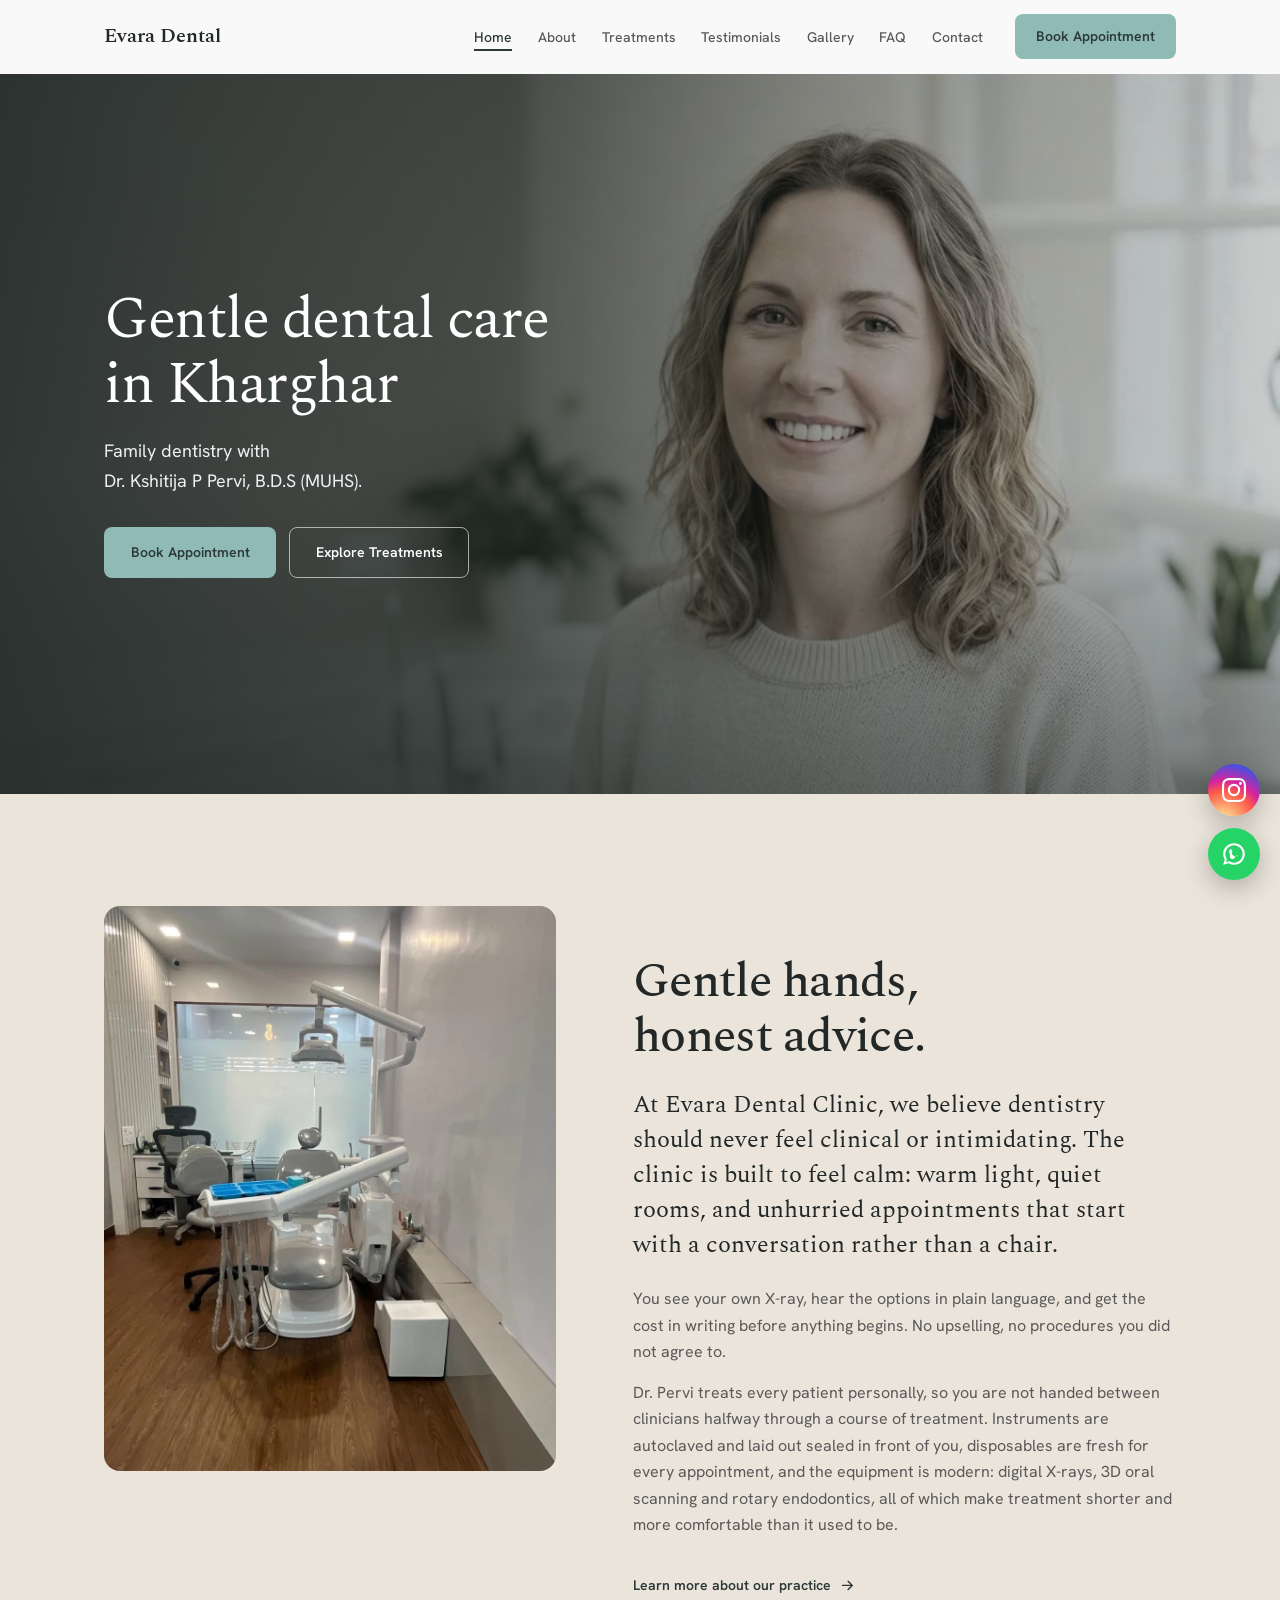
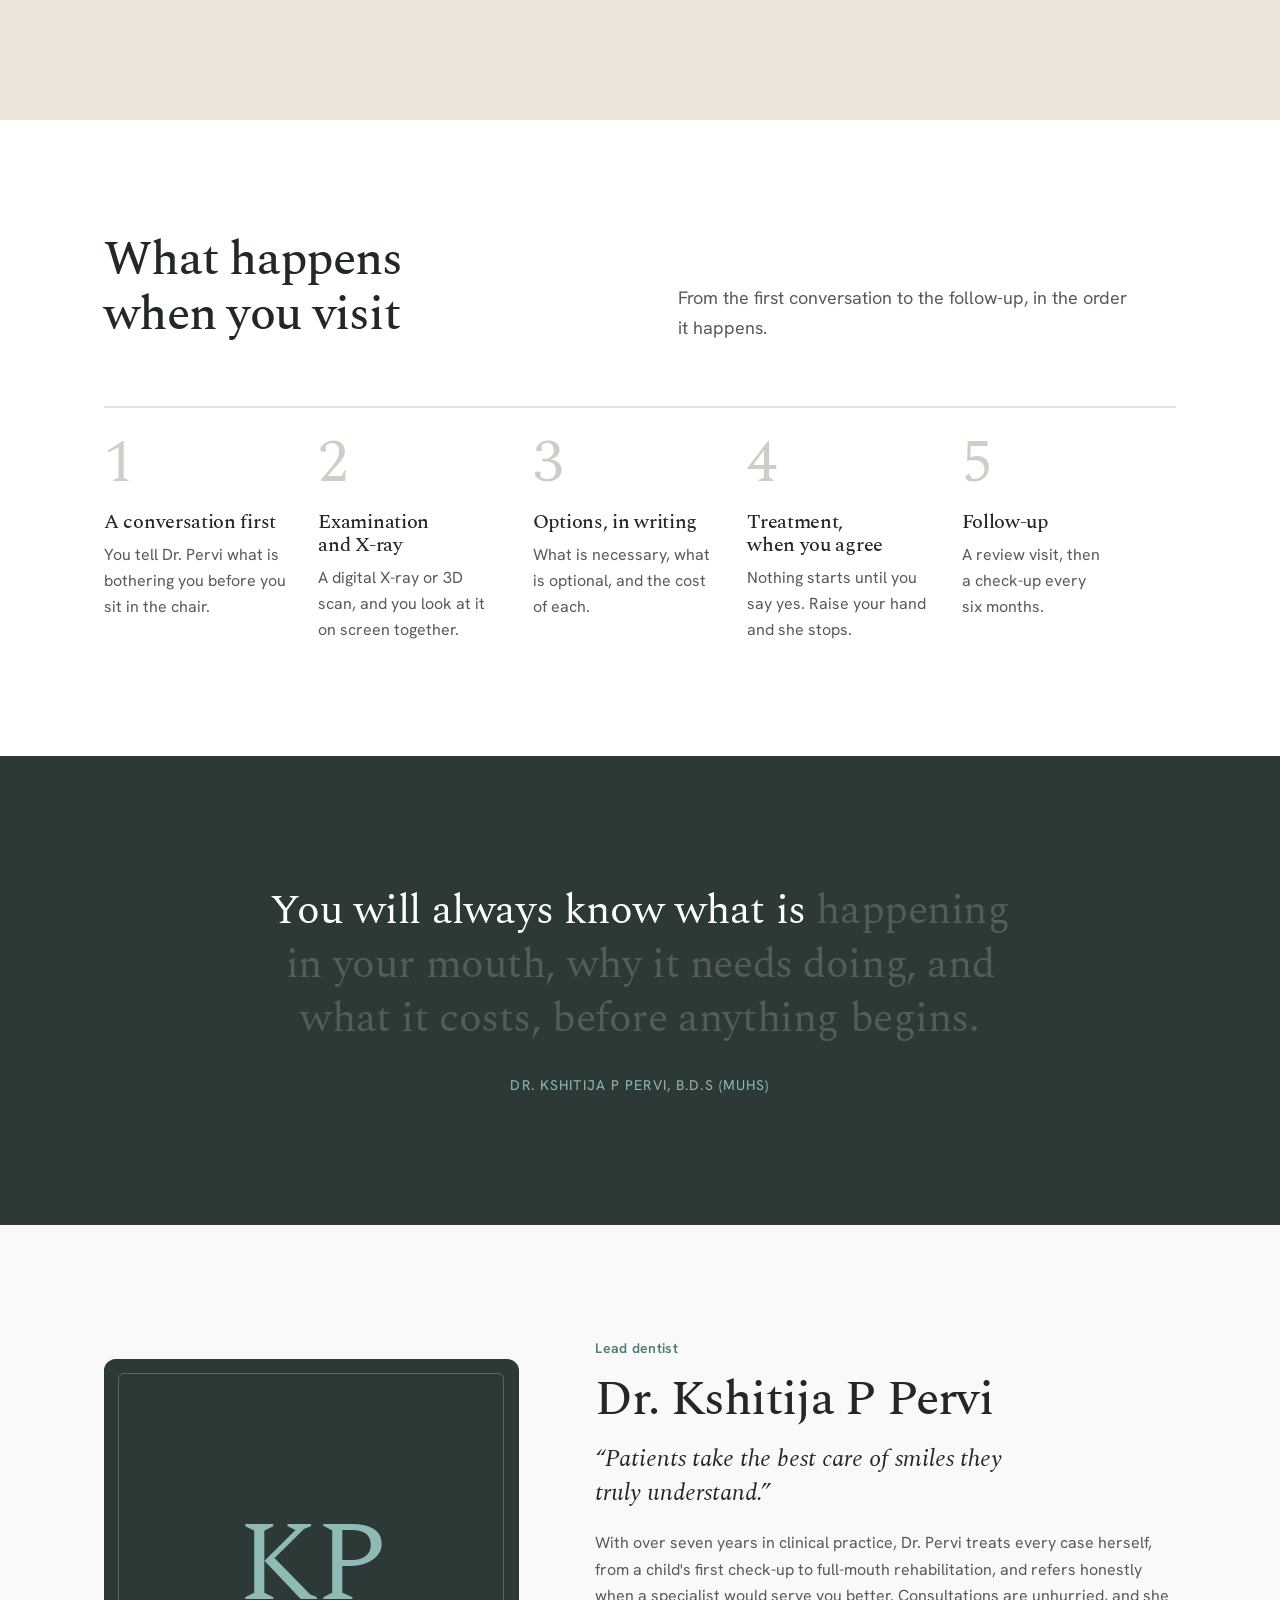
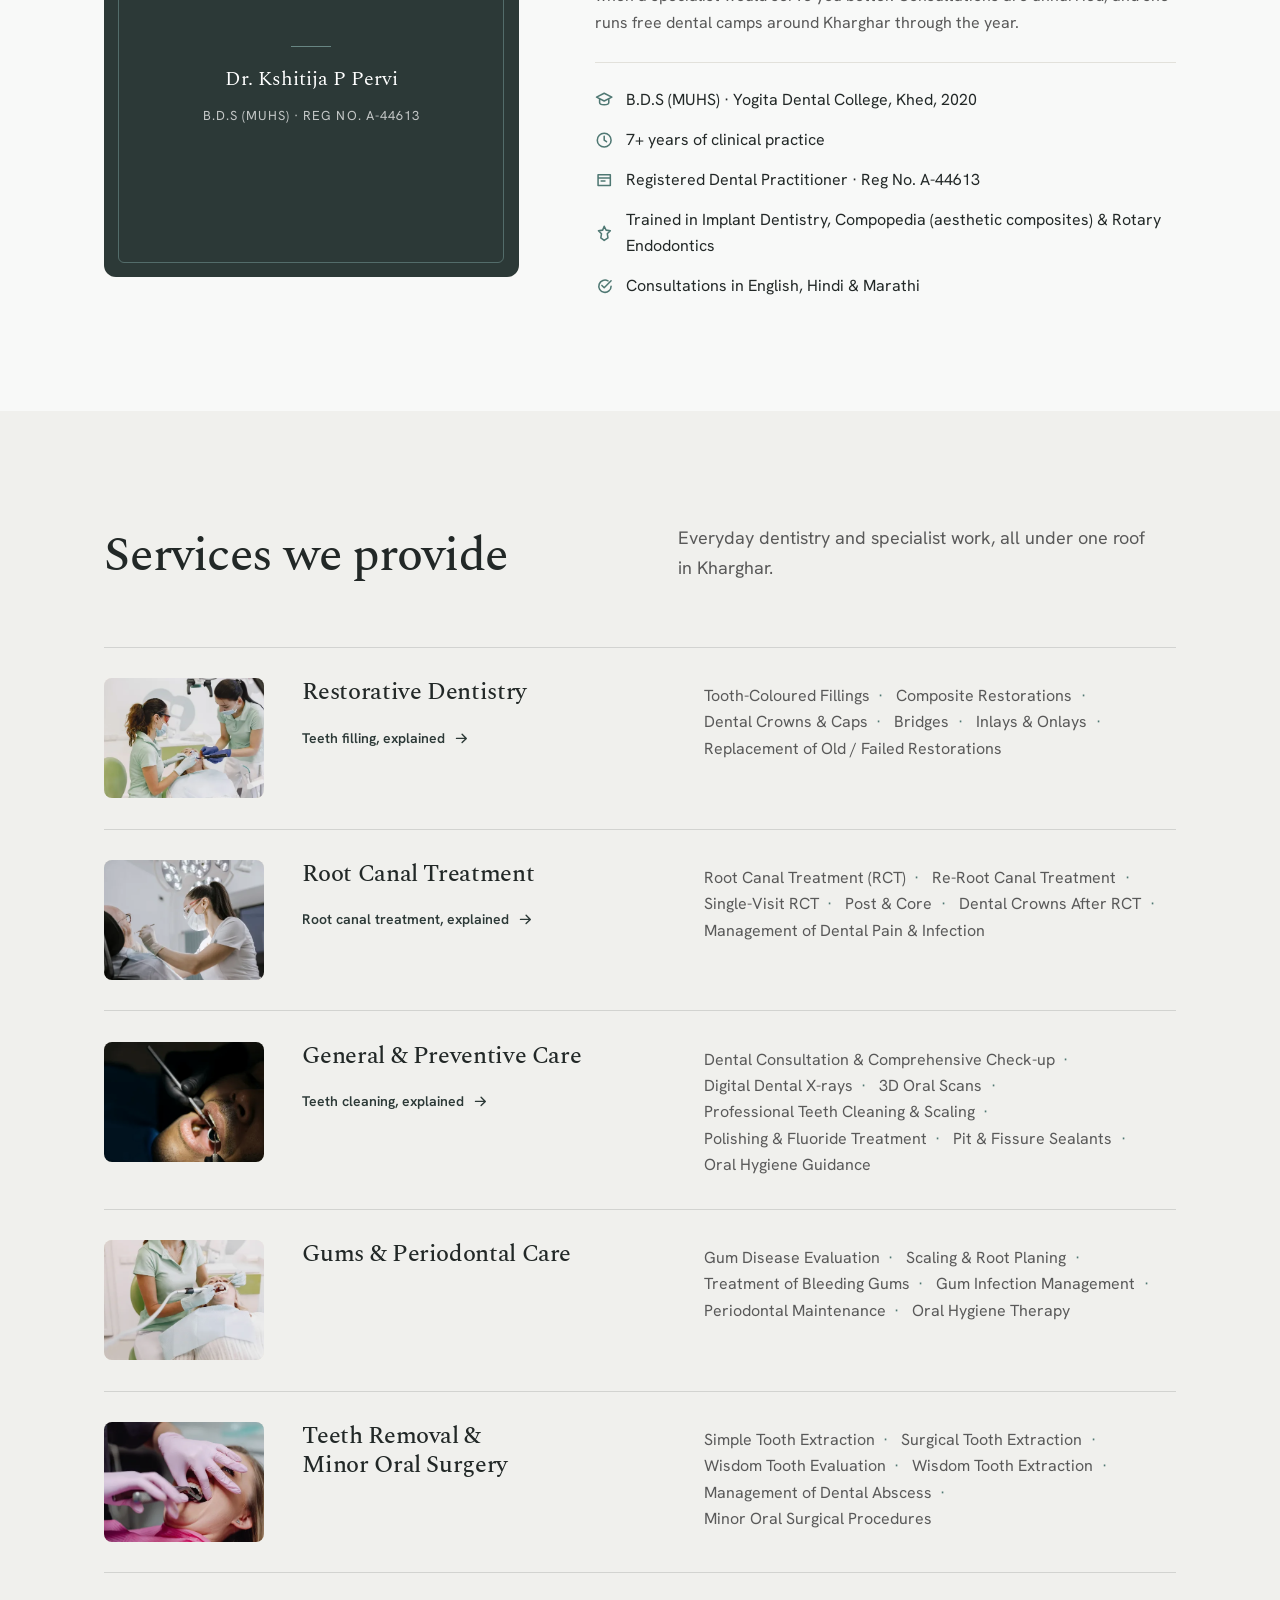
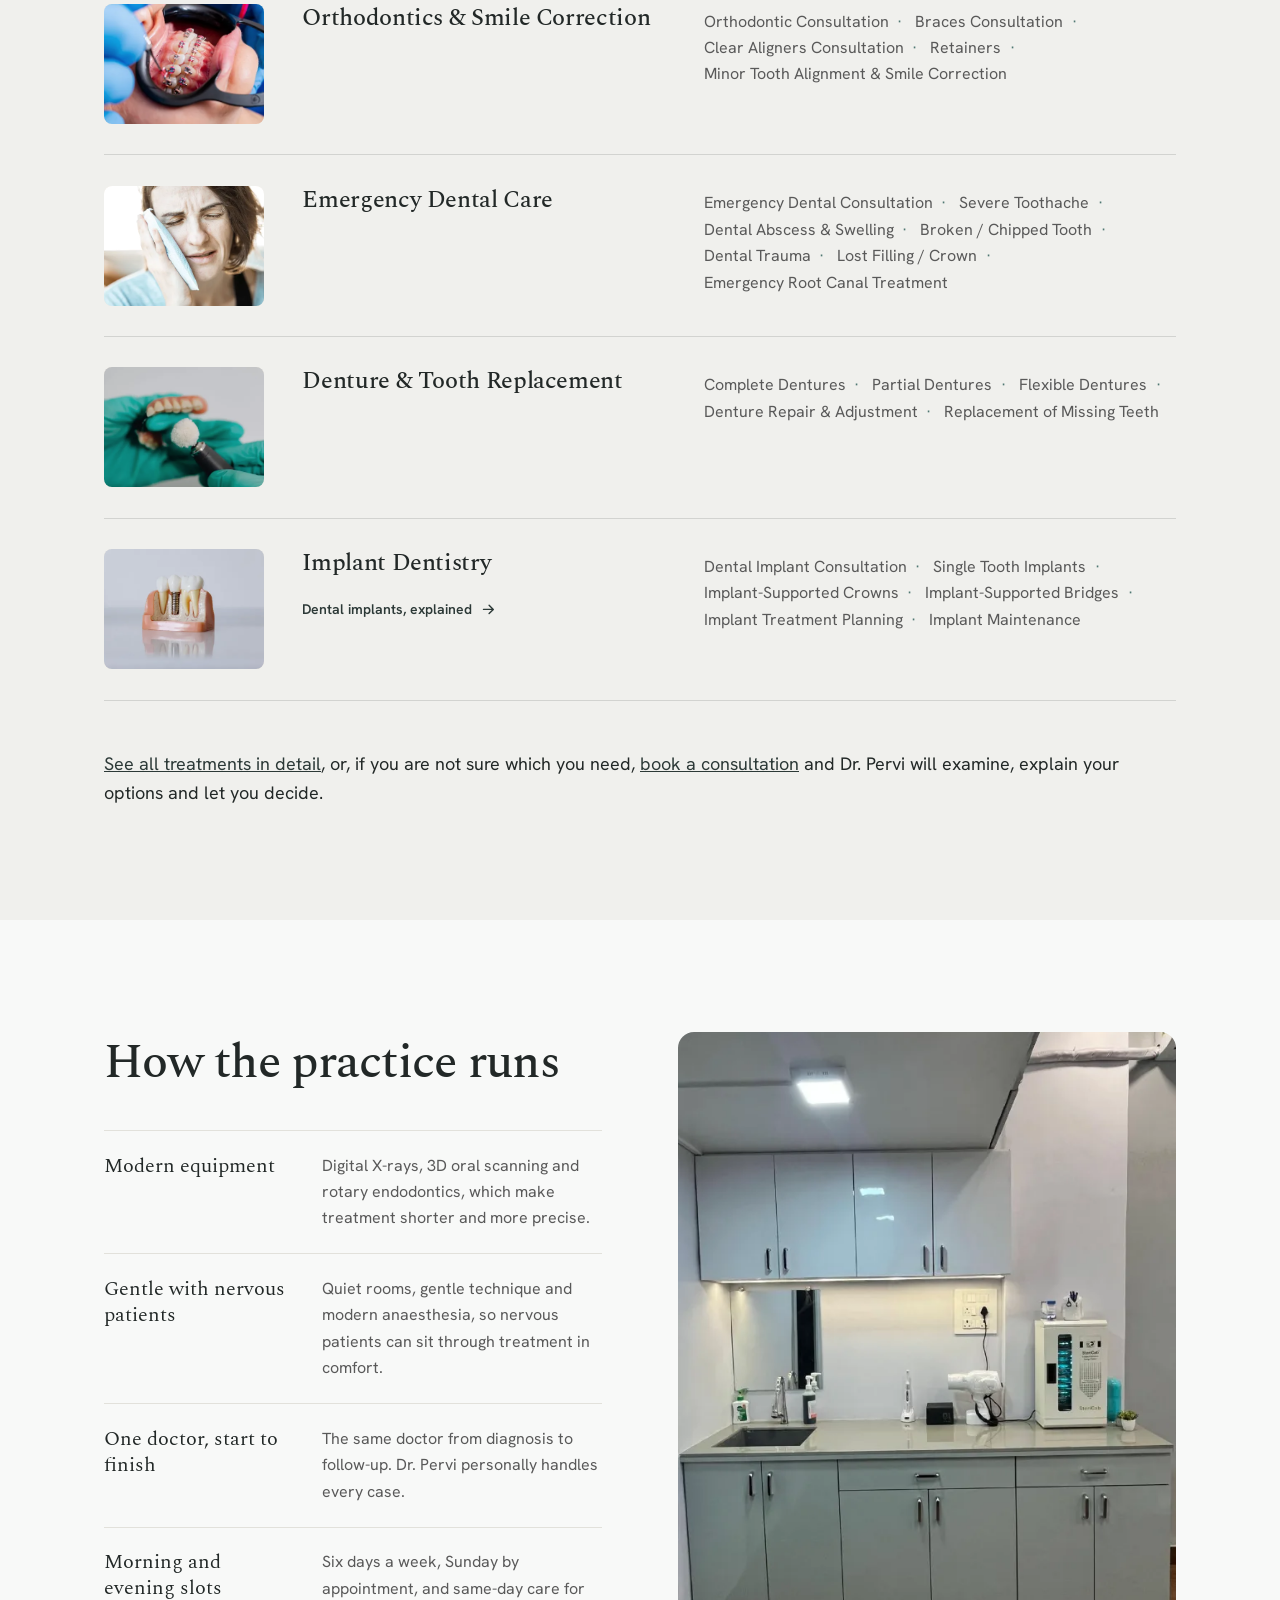
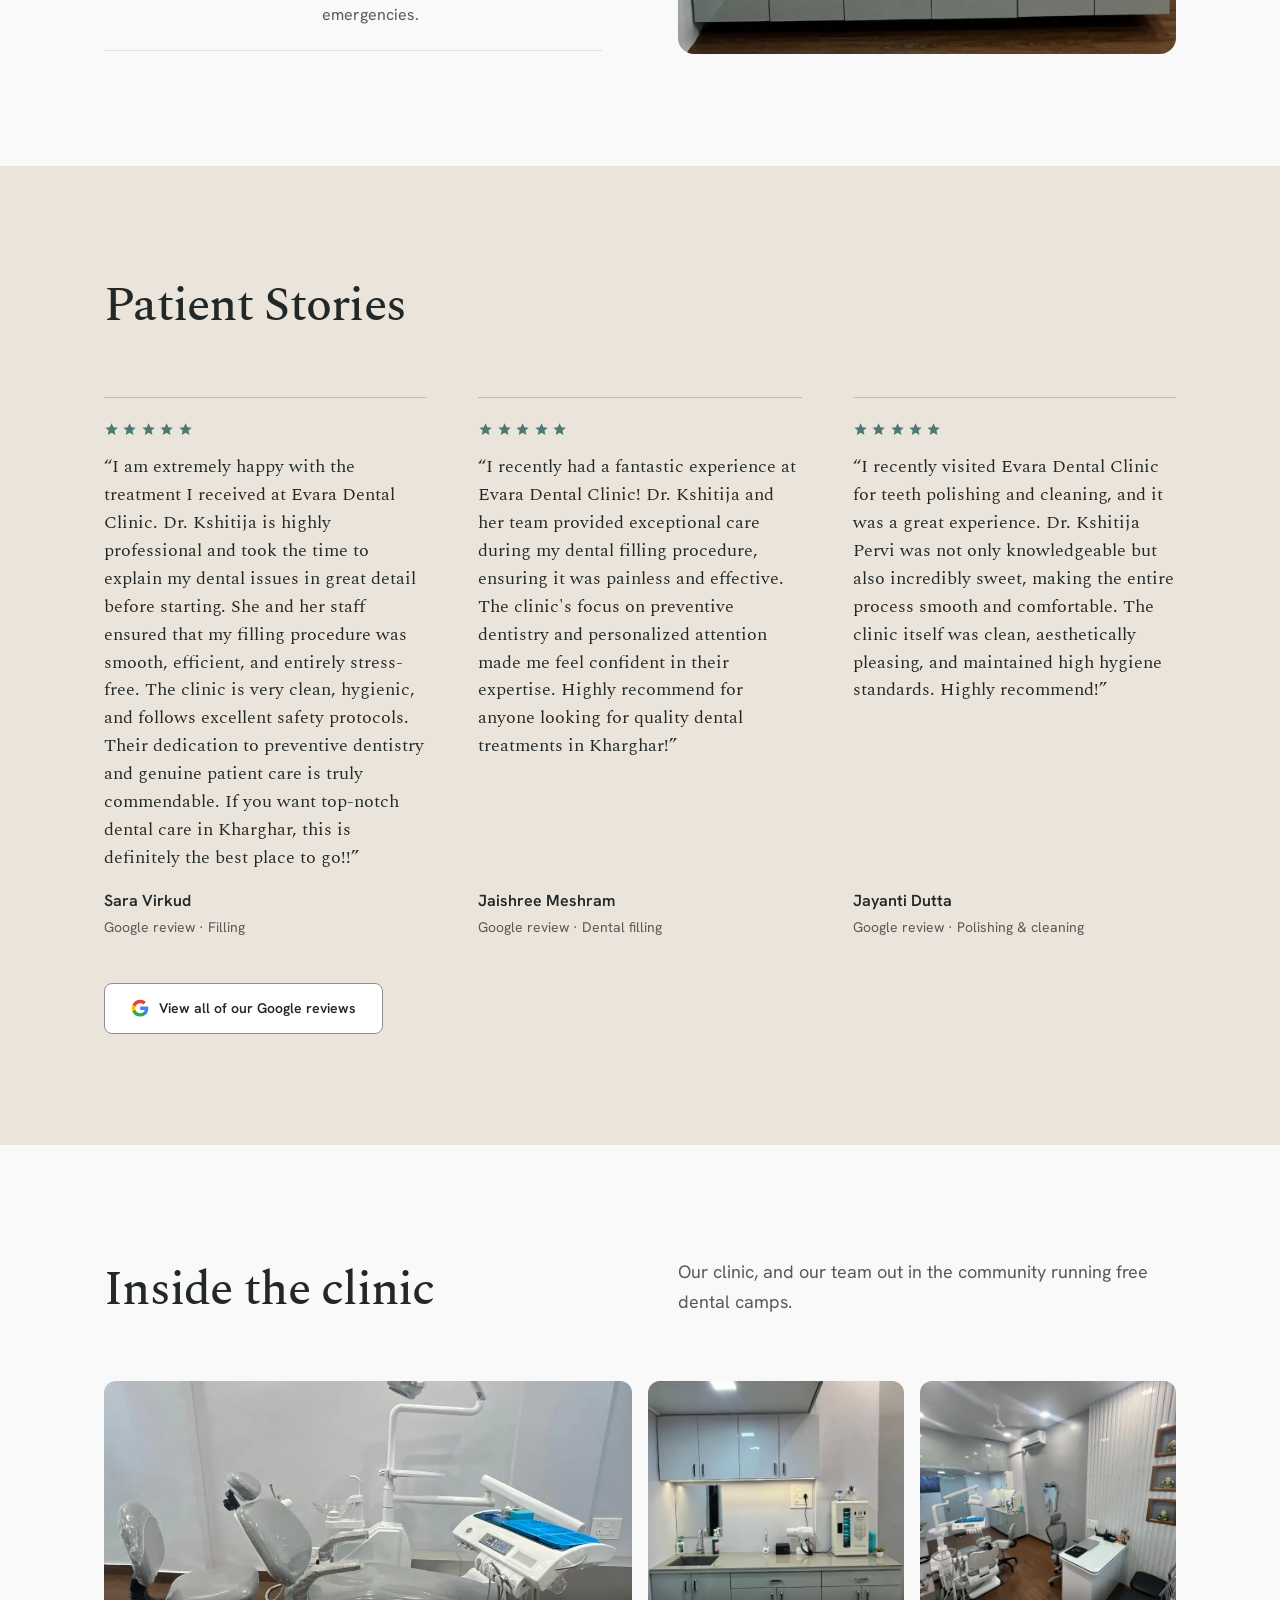
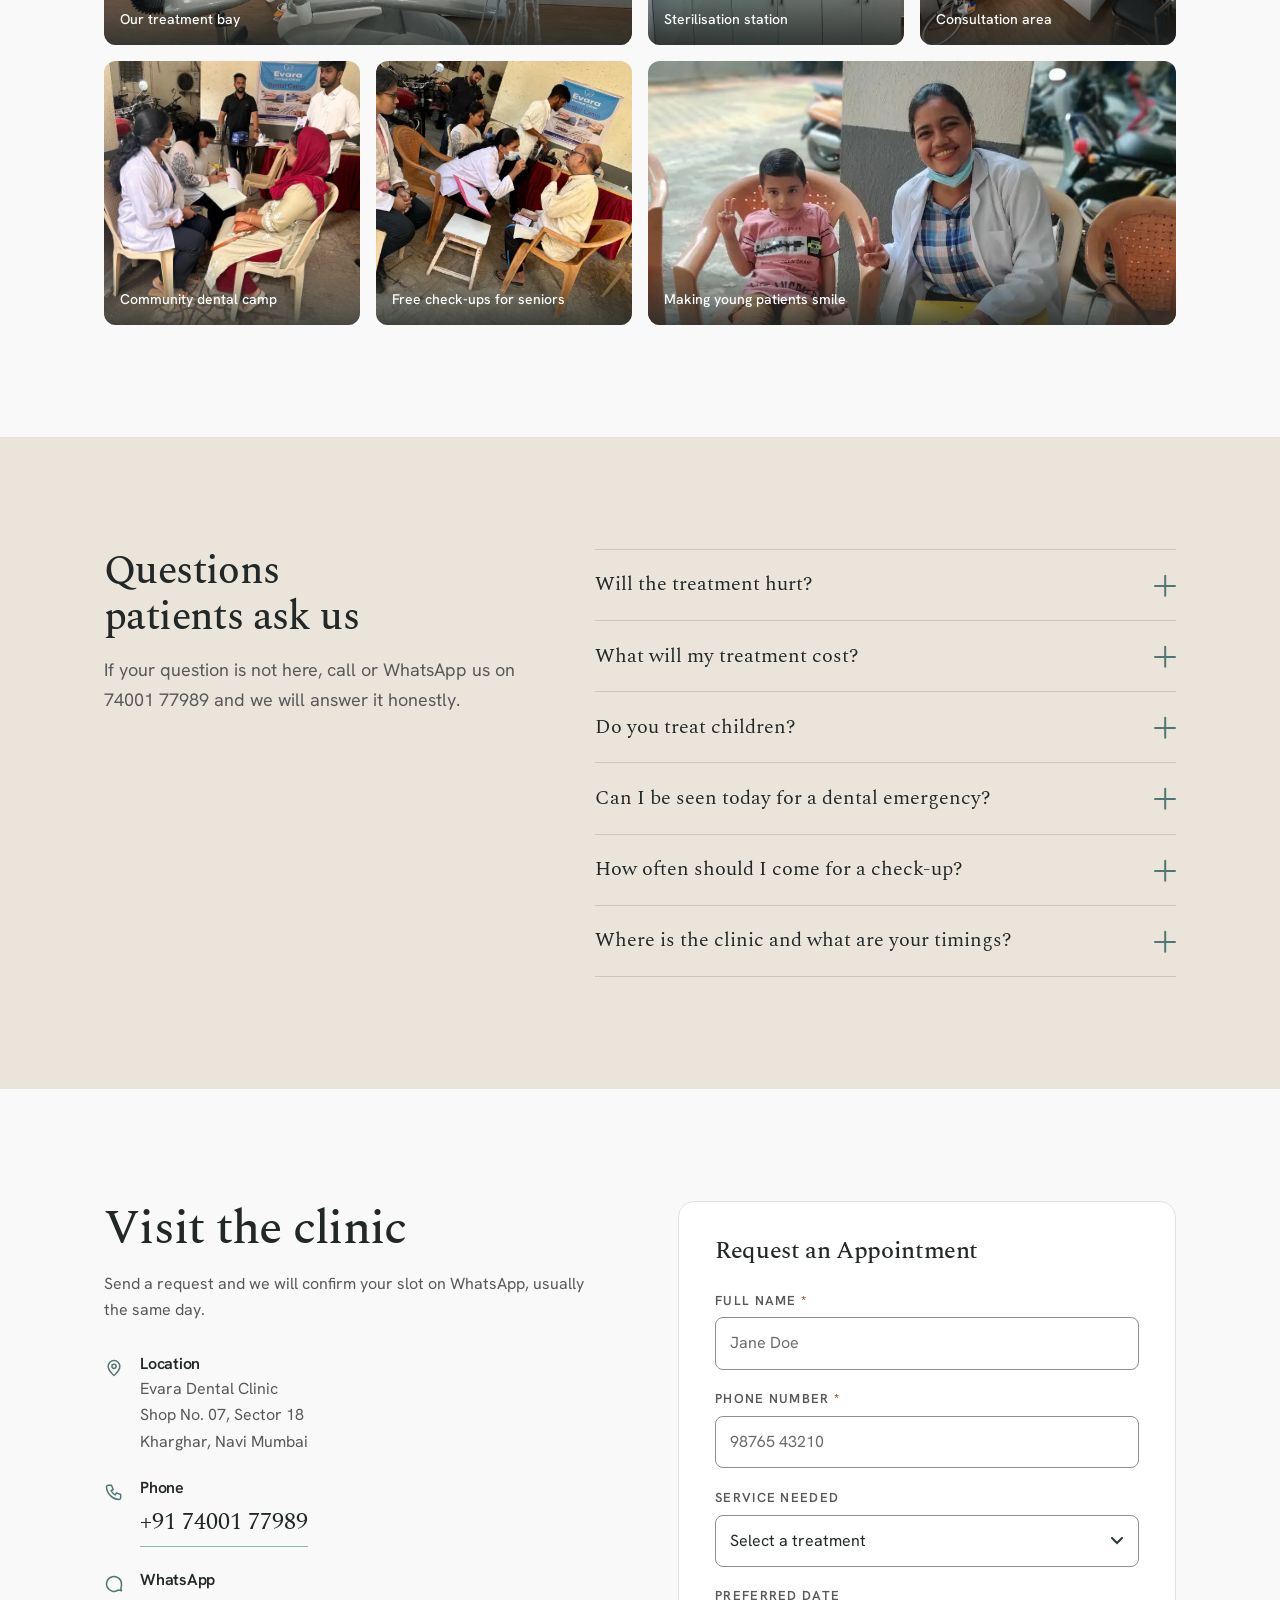
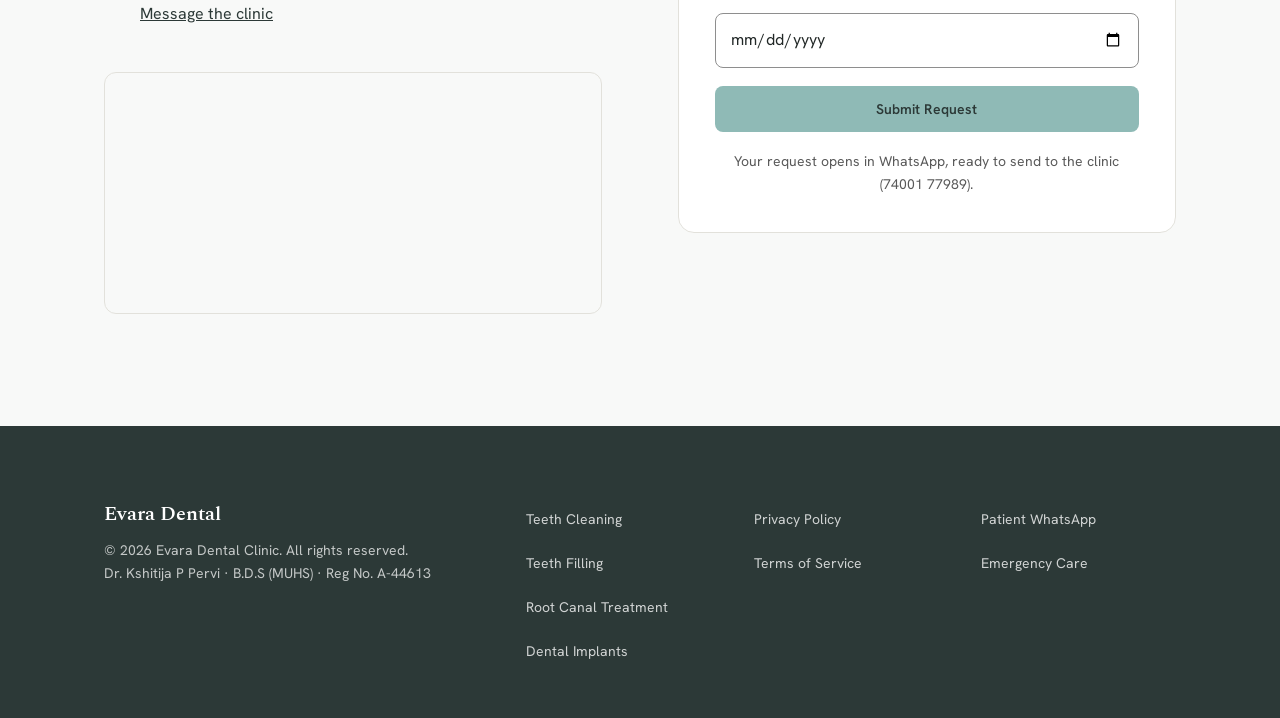
==== commit 863a4853: "Redesign sections and add scroll-linked motion Replace uniform fade-ins with motion tied to the page" ====
--- a/index.html
+++ b/index.html
@@ -58,10 +58,6 @@
 
   <a class="skip-link" href="#home">Skip to content</a>
 
-  <!-- Reading progress. Decorative: the same information is available from the
-       scrollbar, so it is hidden from assistive tech. -->
-  <div class="scroll-progress" aria-hidden="true"><span id="scrollProgressBar"></span></div>
-
   <!-- ======================= NAVIGATION ======================= -->
   <header class="site-header" id="siteHeader">
     <nav class="nav" aria-label="Main">
@@ -128,7 +124,6 @@
           </picture>
         </div>
         <div class="split-copy">
-          <span class="pill">Our Philosophy</span>
           <h2>Gentle hands, honest advice.</h2>
           <p>At Evara Dental Clinic, we believe dentistry should never feel clinical or intimidating. The clinic is built to feel calm: warm light, quiet rooms, and unhurried appointments that start with a conversation rather than a chair.</p>
           <p>You see your own X-ray, hear the options in plain language, and get the cost in writing before anything begins. No upselling, no procedures you did not agree to.</p>
@@ -140,85 +135,45 @@
       </div>
     </section>
 
-    <!-- ======================= SMILE JOURNEY ======================= -->
-    <!-- Five-step timeline. Cards are fully visible by default; the entrance
-         and the connector fill are progressive enhancements driven by an
-         IntersectionObserver in script.js (see the "journey" module). -->
+    <!-- ======================= A VISIT, STEP BY STEP ======================= -->
+    <!-- Five steps on one rail. The rail draws itself as the visitor scrolls
+         through the section (script.js "journey"), so reading down the page
+         and moving through the visit are the same gesture. Every step is fully
+         visible without JS; the unreached styling only exists under body.js. -->
     <section class="journey" id="journey" aria-labelledby="journeyTitle">
-      <!-- Soft blurred circles for depth (purely decorative). -->
-      <div class="journey-bg" aria-hidden="true">
-        <span class="journey-orb journey-orb--a"></span>
-        <span class="journey-orb journey-orb--b"></span>
-      </div>
-
       <div class="container">
         <div class="section-head">
-          <h2 id="journeyTitle">Your smile journey, step by step</h2>
-          <p>From the first hello to your follow-up visit, here is exactly what to expect at Evara.</p>
-        </div>
-
-        <div class="journey-track">
-          <!-- Connector: a faint rail with a gradient fill that JS grows as
-               each step scrolls into view. Decorative, so aria-hidden. -->
-          <div class="journey-line" aria-hidden="true"><span class="journey-line-fill"></span></div>
-
-          <ol class="journey-steps">
-            <li class="journey-step" style="--i: 0">
-              <span class="journey-badge">1</span>
-              <div class="journey-card">
-                <span class="journey-icon" aria-hidden="true">
-                  <svg viewBox="0 0 24 24"><path fill="none" stroke="currentColor" stroke-width="1.7" stroke-linecap="round" stroke-linejoin="round" d="M4 6h16v14H4zM4 10h16M8 3v4m8-4v4"/></svg>
-                </span>
-                <h3>Consultation</h3>
-                <p>Meet with our dentist and discuss your smile goals.</p>
-              </div>
-            </li>
-
-            <li class="journey-step" style="--i: 1">
-              <span class="journey-badge">2</span>
-              <div class="journey-card">
-                <span class="journey-icon" aria-hidden="true">
-                  <svg viewBox="0 0 24 24"><path fill="none" stroke="currentColor" stroke-width="1.7" stroke-linecap="round" stroke-linejoin="round" d="M4 8V5a1 1 0 0 1 1-1h3m8 0h3a1 1 0 0 1 1 1v3m0 8v3a1 1 0 0 1-1 1h-3m-8 0H5a1 1 0 0 1-1-1v-3M4 12h16"/></svg>
-                </span>
-                <h3>Digital Scan</h3>
-                <p>We create an accurate 3D scan of your teeth.</p>
-              </div>
-            </li>
-
-            <li class="journey-step" style="--i: 2">
-              <span class="journey-badge">3</span>
-              <div class="journey-card">
-                <span class="journey-icon" aria-hidden="true">
-                  <svg viewBox="0 0 24 24"><path fill="none" stroke="currentColor" stroke-width="1.7" stroke-linecap="round" stroke-linejoin="round" d="M12 3C8.5 3 6 5.4 6 8.8c0 2.4 1 3.8 1.5 5.6.5 1.9.7 5.6 2.2 5.6 1.4 0 1-3 2.3-3s.9 3 2.3 3c1.5 0 1.7-3.7 2.2-5.6C17 12.6 18 11.2 18 8.8 18 5.4 15.5 3 12 3z"/></svg>
-                </span>
-                <h3>Treatment</h3>
-                <p>Advanced, gentle treatment performed by experienced dentists.</p>
-              </div>
-            </li>
-
-            <li class="journey-step" style="--i: 3">
-              <span class="journey-badge">4</span>
-              <div class="journey-card">
-                <span class="journey-icon" aria-hidden="true">
-                  <svg viewBox="0 0 24 24"><path fill="none" stroke="currentColor" stroke-width="1.7" stroke-linecap="round" stroke-linejoin="round" d="M12 3l1.7 4.8L18.5 9l-4.8 1.7L12 15l-1.7-4.3L5.5 9l4.8-1.2zM18 15l.8 2.2L21 18l-2.2.8L18 21l-.8-2.2L15 18l2.2-.8z"/></svg>
-                </span>
-                <h3>Smile Transformation</h3>
-                <p>Enjoy your new healthy and confident smile.</p>
-              </div>
-            </li>
-
-            <li class="journey-step" style="--i: 4">
-              <span class="journey-badge">5</span>
-              <div class="journey-card">
-                <span class="journey-icon" aria-hidden="true">
-                  <svg viewBox="0 0 24 24"><path fill="none" stroke="currentColor" stroke-width="1.7" stroke-linecap="round" stroke-linejoin="round" d="M12 3l7 3v5c0 4.5-3 8.5-7 10-4-1.5-7-5.5-7-10V6zM9 12l2 2 4-4"/></svg>
-                </span>
-                <h3>Follow-up Care</h3>
-                <p>Regular reviews keep your smile healthy.</p>
-              </div>
-            </li>
-          </ol>
-        </div>
+          <h2 id="journeyTitle">What happens when you visit</h2>
+          <p>From the first conversation to the follow-up, in the order it happens.</p>
+        </div>
+
+        <ol class="journey-steps" data-rail>
+          <li class="journey-step">
+            <span class="journey-no" aria-hidden="true">1</span>
+            <h3>A conversation first</h3>
+            <p>You tell Dr. Pervi what is bothering you before you sit in the chair.</p>
+          </li>
+          <li class="journey-step">
+            <span class="journey-no" aria-hidden="true">2</span>
+            <h3>Examination and X-ray</h3>
+            <p>A digital X-ray or 3D scan, and you look at it on screen together.</p>
+          </li>
+          <li class="journey-step">
+            <span class="journey-no" aria-hidden="true">3</span>
+            <h3>Options, in writing</h3>
+            <p>What is necessary, what is optional, and the cost of each.</p>
+          </li>
+          <li class="journey-step">
+            <span class="journey-no" aria-hidden="true">4</span>
+            <h3>Treatment, when you agree</h3>
+            <p>Nothing starts until you say yes. Raise your hand and she stops.</p>
+          </li>
+          <li class="journey-step">
+            <span class="journey-no" aria-hidden="true">5</span>
+            <h3>Follow-up</h3>
+            <p>A review visit, then a check-up every six months.</p>
+          </li>
+        </ol>
       </div>
     </section>
 
@@ -241,15 +196,17 @@
                <img id="doctorPhoto" src="images/dr-kshitija.jpg" alt="Dr. Kshitija P Pervi"> -->
           <div class="dentist-portrait no-photo" id="doctorPortrait">
             <img id="doctorPhoto" alt="Dr. Kshitija P Pervi">
+            <!-- Until a photograph exists, a nameplate: the kind of engraved
+                 plaque found beside a clinic door, not an empty avatar. -->
             <div class="dentist-monogram" aria-hidden="true">
-              <svg viewBox="0 0 32 32">
-                <path d="M16 3C11 3 7 6.5 7 11.5c0 3.5 1.5 5.5 2.2 8.2.7 2.7 1 8.3 3.3 8.3 2 0 1.4-4.5 3.5-4.5s1.5 4.5 3.5 4.5c2.3 0 2.6-5.6 3.3-8.3.7-2.7 2.2-4.7 2.2-8.2C25 6.5 21 3 16 3z" fill="none" stroke="currentColor" stroke-width="1.4"/>
-              </svg>
-              <span>Dr. K</span>
+              <span class="monogram-initials">KP</span>
+              <span class="monogram-rule"></span>
+              <span class="monogram-name">Dr. Kshitija P Pervi</span>
+              <span class="monogram-meta">B.D.S (MUHS) &middot; Reg No. A-44613</span>
             </div>
           </div>
           <div class="dentist-copy">
-            <span class="pill">Lead Dentist</span>
+            <span class="kicker">Lead dentist</span>
             <h2>Dr. Kshitija P Pervi</h2>
             <p class="dentist-quote">&ldquo;Patients take the best care of smiles they truly understand.&rdquo;</p>
             <p class="dentist-bio">With over seven years in clinical practice, Dr. Pervi treats every case herself, from a child's first check-up to full-mouth rehabilitation, and refers honestly when a specialist would serve you better. Consultations are unhurried, and she runs free dental camps around Kharghar through the year.</p>
@@ -287,7 +244,7 @@
           <h2>Services we provide</h2>
           <p>Everyday dentistry and specialist work, all under one roof in Kharghar.</p>
         </div>
-        <div class="service-grid">
+        <div class="service-grid service-grid--index">
 
           <article class="service-card">
             <div class="service-media">
@@ -498,27 +455,28 @@
     <!-- ======================= FEATURES + INTERIOR ======================= -->
     <section class="features">
       <div class="container split-grid features-grid">
-        <div class="feature-list">
+        <!-- Four facts about the practice, set as a ruled list beside the
+             sterilisation photo rather than as an icon grid. -->
+        <div class="features-copy">
+        <h2>How the practice runs</h2>
+        <dl class="feature-list">
           <div class="feature">
-            <svg viewBox="0 0 24 24" aria-hidden="true"><path fill="none" stroke="currentColor" stroke-width="1.8" stroke-linecap="round" stroke-linejoin="round" d="M9 3h6l1 4 3.5 2-1 5.5L15 18l-1 3H10l-1-3-3.5-3.5L4.5 9 8 7z"/></svg>
-            <h3>Advanced Tech</h3>
-            <p>Digital X-rays, rotary endodontics and state-of-the-art imaging for minimally invasive, precise treatment.</p>
+            <dt>Modern equipment</dt>
+            <dd>Digital X-rays, 3D oral scanning and rotary endodontics, which make treatment shorter and more precise.</dd>
           </div>
           <div class="feature">
-            <svg viewBox="0 0 24 24" aria-hidden="true"><path fill="none" stroke="currentColor" stroke-width="1.8" stroke-linecap="round" stroke-linejoin="round" d="M12 21C7 16.5 4 13.3 4 9.8 4 7.2 6 5 8.5 5c1.4 0 2.7.7 3.5 1.8C12.8 5.7 14.1 5 15.5 5 18 5 20 7.2 20 9.8c0 3.5-3 6.7-8 11.2z"/></svg>
-            <h3>Gentle Care</h3>
-            <p>Quiet rooms, gentle technique and modern anaesthesia, so nervous patients can sit through treatment in comfort.</p>
+            <dt>Gentle with nervous patients</dt>
+            <dd>Quiet rooms, gentle technique and modern anaesthesia, so nervous patients can sit through treatment in comfort.</dd>
           </div>
           <div class="feature">
-            <svg viewBox="0 0 24 24" aria-hidden="true"><path fill="none" stroke="currentColor" stroke-width="1.8" stroke-linecap="round" stroke-linejoin="round" d="M16 11a4 4 0 1 0-8 0m8 0a4 4 0 0 1-8 0m8 0c2.8.6 5 2 5 4v3H3v-3c0-2 2.2-3.4 5-4"/></svg>
-            <h3>Personal Doctor</h3>
-            <p>The same doctor from diagnosis to follow-up. Dr. Pervi personally handles every case, start to finish.</p>
+            <dt>One doctor, start to finish</dt>
+            <dd>The same doctor from diagnosis to follow-up. Dr. Pervi personally handles every case.</dd>
           </div>
           <div class="feature">
-            <svg viewBox="0 0 24 24" aria-hidden="true"><circle cx="12" cy="12" r="9" fill="none" stroke="currentColor" stroke-width="1.8"/><path fill="none" stroke="currentColor" stroke-width="1.8" stroke-linecap="round" d="M12 7v5l3 3"/></svg>
-            <h3>Flexible Hours</h3>
-            <p>Morning and evening slots six days a week, Sunday by appointment, and same-day care for emergencies.</p>
-          </div>
+            <dt>Morning and evening slots</dt>
+            <dd>Six days a week, Sunday by appointment, and same-day care for emergencies.</dd>
+          </div>
+        </dl>
         </div>
         <div class="split-media">
           <picture>
@@ -633,7 +591,7 @@
     <!-- Native <details>/<summary> for real keyboard and screen-reader support;
          the open/close is animated with grid-template-rows, never height. -->
     <section class="faq band-beige" id="faq">
-      <div class="container">
+      <div class="container faq-layout">
         <div class="section-head">
           <h2>Questions patients ask us</h2>
           <p>If your question is not here, call or WhatsApp us on 74001&nbsp;77989 and we will answer it honestly.</p>
--- a/styles.css
+++ b/styles.css
@@ -39,7 +39,7 @@
   --text-md:   1.125rem;   /* 18px — lead lines, pull quote */
   --text-lg:   1.25rem;    /* 20px — card headings */
   --text-xl:   1.5rem;     /* 24px — panel titles */
-  --text-2xl:  clamp(1.9rem, 1.4rem + 2vw, 2.5rem);    /* section headings */
+  --text-2xl:  clamp(2rem, 1.35rem + 2.6vw, 3rem);     /* section headings */
   --text-3xl:  clamp(2.5rem, 1.6rem + 3.6vw, 3.6rem);  /* hero */
 
   /* rhythm */
@@ -170,13 +170,30 @@
   margin-bottom: 1.1rem;
 }
 
+/* Section heads sit on the left edge with their introduction set beside the
+   title, baseline to baseline, rather than a centred title over a centred
+   line: the page reads down one strong left margin. */
 .section-head {
-  text-align: center;
-  margin-bottom: clamp(2.25rem, 5vw, 3.5rem);
-}
-.section-head p {
-  margin: 0.75rem auto 0;
-  font-size: var(--text-md);
+  display: grid;
+  grid-template-columns: minmax(0, 1fr) minmax(0, 1fr);
+  gap: 0.9rem clamp(2rem, 6vw, 5rem);
+  align-items: end;
+  margin-bottom: clamp(2.5rem, 6vw, 4rem);
+}
+.section-head:has(> :only-child) { grid-template-columns: 1fr; }
+.section-head p { font-size: var(--text-md); }
+@media (max-width: 860px) {
+  .section-head { grid-template-columns: 1fr; }
+}
+
+/* One quiet kicker style, used sparingly where a role needs naming. */
+.kicker {
+  display: block;
+  font-size: var(--text-sm);
+  font-weight: 600;
+  letter-spacing: 0.02em;
+  color: var(--sage-ink);
+  margin-bottom: 0.75rem;
 }
 
 .arrow-link {
@@ -435,8 +452,10 @@
 /* Compact hero copy: the background video is the focus, so the headline is
    sized down from the display step and the supporting line stays to one row. */
 .hero-copy h1 {
-  font-size: var(--text-2xl);
-  letter-spacing: -0.015em;
+  font-size: var(--text-3xl);
+  font-weight: 400;
+  line-height: 1.05;
+  letter-spacing: -0.025em;
   color: var(--white);
 }
 .hero--video .hero-copy p {
@@ -504,211 +523,151 @@
    Philosophy
    ========================================================================== */
 .philosophy { padding-block: var(--space-section); }
-.philosophy h2 { margin-bottom: 1.1rem; }
+.philosophy .split-grid { grid-template-columns: minmax(0, 5fr) minmax(0, 6fr); align-items: start; }
+.philosophy .split-media img { aspect-ratio: 4 / 5; }
+.philosophy h2 { margin-bottom: 1.5rem; }
+/* The first paragraph is the argument; set it as a serif lead so the three
+   paragraphs read as a claim and its evidence, not as one grey block. */
+.philosophy .split-copy > p:first-of-type {
+  font-family: var(--font-display);
+  font-size: var(--text-xl);
+  line-height: 1.45;
+  color: var(--ink);
+  margin-bottom: 1.5rem;
+}
 .philosophy p + p { margin-top: 0.9rem; }
 .philosophy .arrow-link { margin-top: 1.6rem; }
+@media (min-width: 861px) {
+  .philosophy .split-copy { padding-top: clamp(1rem, 4vw, 3rem); }
+}
+@media (max-width: 860px) {
+  .philosophy .split-grid { grid-template-columns: 1fr; }
+  .philosophy .split-media img { aspect-ratio: 4 / 3; }
+  .philosophy .split-copy > p:first-of-type { font-size: var(--text-lg); }
+}
 
 /* ==========================================================================
-   Smile Journey — five-step timeline
-   Built to the requested spec (badges, filling connector, staggered reveal,
-   pulsing icons, vertical on mobile) but in the site's warm palette rather
-   than a template blue, so it reads as part of the same brand.
+   A visit, step by step — five steps on one rail
+   No cards, no icons: the sequence is the content, so the numerals and the
+   rail carry it. Each step owns one segment of the rail (its top border on
+   desktop, its left border on mobile); script.js writes --f (0 to 1) on each
+   step as the visitor scrolls, and the segment fills. A step counts as
+   "reached" once its segment starts filling.
    ========================================================================== */
 .journey {
-  position: relative;
   padding-block: var(--space-section);
   background: var(--white);
-  overflow: hidden;   /* contain the blurred orbs */
-}
-
-/* Soft blurred background circles for depth (decorative). */
-.journey-bg { position: absolute; inset: 0; z-index: 0; pointer-events: none; }
-.journey-orb {
-  position: absolute;
-  border-radius: 50%;
-  filter: blur(70px);
-  opacity: 0.5;
-}
-.journey-orb--a {
-  width: 26rem; height: 26rem;
-  top: -8rem; left: -6rem;
-  background: radial-gradient(circle, rgba(143, 186, 182, 0.5), transparent 70%);
-}
-.journey-orb--b {
-  width: 30rem; height: 30rem;
-  bottom: -12rem; right: -8rem;
-  background: radial-gradient(circle, rgba(234, 228, 218, 0.7), transparent 70%);
-}
-.journey .container { position: relative; z-index: 1; }
-
-.journey-track { position: relative; }
-
-/* Connector rail + gradient fill. On desktop it runs horizontally through the
-   badge row; JS sets --p (0 to 1) on .journey-track as steps reveal. */
-.journey-line {
-  position: absolute;
-  top: 1.6rem;                 /* badge centre (3.2rem badge) */
-  left: 10%;                   /* first badge centre in a 5-column grid */
-  right: 10%;                  /* last badge centre */
-  height: 3px;
-  border-radius: 999px;
-  background: var(--line);
-  overflow: hidden;
-}
-.journey-line-fill {
-  display: block;
-  width: 100%;
-  height: 100%;
-  border-radius: inherit;
-  background: linear-gradient(90deg, var(--sage), var(--sage-ink));
-  transform: scaleX(var(--p, 0));
-  transform-origin: left center;
-  transition: transform 600ms var(--ease-out-quart);
-}
+}
+
 
 .journey-steps {
   list-style: none;
   margin: 0;
   padding: 0;
   display: grid;
-  grid-template-columns: repeat(5, 1fr);
-  gap: clamp(1rem, 2vw, 1.75rem);
+  grid-template-columns: repeat(5, minmax(0, 1fr));
 }
 
 .journey-step {
-  display: flex;
-  flex-direction: column;
-  align-items: center;
-  text-align: center;
-  gap: 1.25rem;
-}
-
-/* Circular numbered badge sits on the connector. */
-.journey-badge {
+  --f: 1;                       /* fully drawn unless script.js says otherwise */
   position: relative;
-  z-index: 1;
-  width: 3.2rem;
-  height: 3.2rem;
-  flex-shrink: 0;
-  display: grid;
-  place-items: center;
-  border-radius: 50%;
-  background: var(--dark);
-  color: var(--white);
-  font-family: var(--font-display);
-  font-size: var(--text-lg);
-  box-shadow: 0 0 0 6px var(--white);   /* mask the rail behind the badge */
-}
-
-.journey-card {
-  width: 100%;
-  background: var(--white);
-  border: 1px solid var(--line);
-  border-radius: var(--radius);
-  padding: 1.6rem 1.35rem;
-  box-shadow: 0 10px 30px rgba(34, 40, 39, 0.06);
-  display: flex;
-  flex-direction: column;
-  align-items: center;
-  gap: 0.6rem;
-  transition: transform var(--dur-layout) var(--ease-out-quart),
-              box-shadow var(--dur-layout) var(--ease-out-quart);
-}
-.journey-card:hover {
-  transform: translateY(-5px);
-  box-shadow: 0 18px 40px rgba(34, 40, 39, 0.1);
-}
-
-/* Small icon chip above the title. */
-.journey-icon {
-  width: 3rem;
-  height: 3rem;
-  display: grid;
-  place-items: center;
-  border-radius: 50%;
-  background: var(--beige);
-  color: var(--sage-ink);
-  margin-bottom: 0.2rem;
-}
-.journey-icon svg { width: 1.5rem; height: 1.5rem; }
-.journey-card h3 { font-size: var(--text-lg); }
-.journey-card p { font-size: var(--text-sm); color: var(--gray); }
-
-/* --- Tablet: keep it horizontal, tighten spacing --- */
-@media (max-width: 900px) {
-  .journey-steps { gap: 0.75rem; }
-  .journey-card { padding: 1.25rem 1rem; }
-  .journey-line { left: 10%; right: 10%; }
-}
-
-/* --- Mobile: vertical timeline with a left-side connector --- */
-@media (max-width: 620px) {
-  .journey-steps { grid-template-columns: 1fr; gap: 1.5rem; }
-  .journey-step {
-    flex-direction: row;
-    align-items: flex-start;
-    text-align: left;
-    gap: 1.1rem;
-  }
-  .journey-card { align-items: flex-start; }
-  .journey-icon { margin-bottom: 0; }
-  /* Rail becomes vertical, pinned to the badge column. */
-  .journey-line {
-    top: 1.6rem;
-    bottom: 1.6rem;
-    left: 1.6rem;
-    right: auto;
-    width: 3px;
-    height: auto;
-  }
-  .journey-line-fill {
-    transform: scaleY(var(--p, 0));
-    transform-origin: top center;
-  }
-}
-
-/* Entrance + idle motion. Steps are visible by default (blank-proof); the
-   observer adds `.in` to play the staggered fade-up. Icons pulse gently. */
-@media (prefers-reduced-motion: no-preference) {
-  body.js .journey-step.in {
-    animation: journey-in 500ms var(--ease-out-quart) both;
-    animation-delay: calc(var(--i, 0) * 90ms);
-  }
-  .journey-icon svg {
-    animation: icon-pulse 4.5s ease-in-out infinite;
-    animation-delay: calc(var(--i, 0) * 300ms);
-  }
-}
-@keyframes journey-in {
-  from { opacity: 0; transform: translateY(24px); }
-  to   { opacity: 1; transform: none; }
-}
-@keyframes icon-pulse {
-  0%, 100% { transform: scale(1); }
-  50%      { transform: scale(1.09); }
-}
-
-/* ==========================================================================
-   Reading progress bar
-   ========================================================================== */
-.scroll-progress {
-  position: fixed;
+  padding: 1.75rem clamp(1rem, 2.4vw, 2rem) 0 0;
+}
+
+/* The rail: a hairline, and on top of it the fill that grows with scroll. */
+.journey-step::before,
+.journey-step::after {
+  content: "";
+  position: absolute;
   top: 0;
   left: 0;
   right: 0;
-  height: 3px;
-  z-index: var(--z-skip);
-  background: transparent;
-  pointer-events: none;
-}
-.scroll-progress span {
+  height: 2px;
+}
+.journey-step::before { background: var(--line); }
+.journey-step::after {
+  background: var(--sage-ink);
+  transform: scaleX(var(--f));
+  transform-origin: left center;
+}
+
+.journey-no {
   display: block;
-  height: 100%;
-  width: 100%;
-  background: linear-gradient(90deg, var(--sage), var(--sage-ink));
-  transform: scaleX(var(--sp, 0));
-  transform-origin: left center;
-}
+  font-family: var(--font-display);
+  font-size: clamp(2.6rem, 1.8rem + 2.4vw, 3.75rem);
+  line-height: 1;
+  font-weight: 400;
+  color: var(--sage-ink);
+  margin-bottom: 1.1rem;
+  font-variant-numeric: lining-nums;
+  transition: color var(--dur-layout) var(--ease-out-quart);
+}
+.journey-step h3 {
+  font-size: var(--text-lg);
+  margin-bottom: 0.45rem;
+}
+.journey-step p {
+  font-size: var(--text-base);
+  transition: opacity var(--dur-layout) var(--ease-out-quart);
+}
+
+/* Unreached steps are drawn in outline, and only when the script is running
+   the rail: without JS every step is simply fully visible. */
+body.js .journey-step:not(.is-reached) .journey-no { color: #CFCDC5; }
+
+@media (max-width: 900px) {
+  .journey-steps { grid-template-columns: 1fr; }
+  .journey-step {
+    display: grid;
+    grid-template-columns: 3.25rem minmax(0, 1fr);
+    column-gap: 1rem;
+    padding: 0 0 1.75rem 1.5rem;
+  }
+  .journey-step:last-child { padding-bottom: 0; }
+  .journey-step::before,
+  .journey-step::after {
+    top: 0;
+    bottom: 0;
+    right: auto;
+    width: 2px;
+    height: auto;
+  }
+  .journey-step::after {
+    transform: scaleY(var(--f));
+    transform-origin: center top;
+  }
+  .journey-no {
+    grid-row: span 2;
+    font-size: 2.4rem;
+    margin-bottom: 0;
+  }
+}
+
+/* ---------- treatment pages: the same rail on the numbered process ----------
+   The step numbers already sit in their own column; the rail runs down the
+   left edge of each row and fills as that step is read. */
+.steps[data-rail] li {
+  --f: 1;
+  position: relative;
+  padding-left: 1.5rem;
+}
+.steps[data-rail] li::before,
+.steps[data-rail] li::after {
+  content: "";
+  position: absolute;
+  left: 0;
+  top: 1.6rem;
+  bottom: 0;
+  width: 2px;
+}
+.steps[data-rail] li::before { background: rgba(255, 255, 255, 0.14); }
+.steps[data-rail] li::after {
+  background: var(--sage);
+  transform: scaleY(var(--f));
+  transform-origin: center top;
+}
+.steps[data-rail] .step-no { transition: color var(--dur-layout) var(--ease-out-quart); }
+body.js .steps[data-rail] li:not(.is-reached) .step-no { color: rgba(255, 255, 255, 0.4); }
 
 /* ==========================================================================
    Statement band — one dominant idea, set large on the dark green
@@ -722,8 +681,8 @@
   max-width: 44ch;
   margin-inline: auto;
   font-family: var(--font-display);
-  font-size: clamp(1.5rem, 1.05rem + 1.8vw, 2.25rem);
-  line-height: 1.35;
+  font-size: clamp(1.65rem, 1.1rem + 2.2vw, 2.6rem);
+  line-height: 1.3;
   letter-spacing: -0.01em;
   text-align: center;
   text-wrap: balance;
@@ -738,52 +697,61 @@
   text-transform: uppercase;
   color: var(--sage);
 }
-/* Words are wrapped by JS. Visible by default; the stagger is enhancement. */
+/* The page's one authored moment. The promise is about knowing what happens
+   before it happens, so it is read into view: script.js wraps each word and
+   writes --sp (0 to 1) as the band crosses the viewport, and the words ink in
+   from faint to full in reading order, a couple of words ahead of each other.
+   Fully visible by default, and fully inked under reduced motion. */
 .statement-text .word { display: inline-block; }
 @media (prefers-reduced-motion: no-preference) {
-  body.js .statement-text.in .word {
-    animation: word-in 620ms var(--ease-out-expo) both;
-    animation-delay: calc(var(--w, 0) * 42ms);
+  body.js .statement-text[data-scrub] .word {
+    opacity: clamp(0.18, calc(var(--sp, 1) * (var(--n, 1) + 3) - var(--w, 0)), 1);
   }
-}
-@keyframes word-in {
-  from { opacity: 0; transform: translateY(0.5em); filter: blur(4px); }
-  to   { opacity: 1; transform: none; filter: blur(0); }
 }
 
 /* ==========================================================================
    FAQ — native details/summary, animated with grid-template-rows
    ========================================================================== */
 .faq { padding-block: var(--space-section); }
+
+/* Heading on the left, held in view while the questions scroll past it. */
+.faq-layout {
+  display: grid;
+  grid-template-columns: minmax(0, 5fr) minmax(0, 7fr);
+  gap: 2rem clamp(2rem, 6vw, 5rem);
+  align-items: start;
+}
+.faq-layout > .section-head {
+  grid-template-columns: 1fr;
+  margin-bottom: 0;
+}
+.faq-layout > .section-head h2 { font-size: clamp(1.9rem, 1.3rem + 1.9vw, 2.5rem); }
+@media (min-width: 861px) {
+  .faq-layout > .section-head { position: sticky; top: 6.5rem; }
+}
+@media (max-width: 860px) {
+  .faq-layout { grid-template-columns: 1fr; }
+}
+
 .faq-list {
-  max-width: 52rem;
-  margin-inline: auto;
-  display: grid;
-  gap: 0.85rem;
+  display: grid;
+  border-top: 1px solid rgba(34, 40, 39, 0.16);
 }
 .faq-item {
-  background: var(--white);
-  border: 1px solid var(--line);
-  border-radius: var(--radius);
-  overflow: hidden;
-  transition: border-color var(--dur-state) var(--ease-out-quart),
-              box-shadow var(--dur-state) var(--ease-out-quart);
-}
-.faq-item[open] {
-  border-color: var(--sage);
-  box-shadow: 0 10px 28px rgba(34, 40, 39, 0.06);
+  border-bottom: 1px solid rgba(34, 40, 39, 0.16);
 }
 .faq-item summary {
   display: flex;
   align-items: center;
   justify-content: space-between;
-  gap: 1rem;
-  padding: 1.15rem 1.35rem;
+  gap: 1.5rem;
+  padding-block: 1.35rem;
   min-height: 44px;
   cursor: pointer;
   list-style: none;
   font-family: var(--font-display);
-  font-size: var(--text-md);
+  font-size: var(--text-lg);
+  line-height: 1.35;
   color: var(--ink);
 }
 .faq-item summary::-webkit-details-marker { display: none; }
@@ -816,7 +784,7 @@
   display: grid;
   grid-template-rows: 1fr;   /* open state; closed handled below */
 }
-.faq-answer > div { overflow: hidden; padding: 0 1.35rem 1.3rem; }
+.faq-answer > div { overflow: hidden; padding: 0 clamp(0rem, 4vw, 3rem) 1.5rem 0; }
 .faq-answer p { font-size: var(--text-base); }
 @media (prefers-reduced-motion: no-preference) {
   .faq-item:not([open]) .faq-answer { grid-template-rows: 0fr; }
@@ -829,13 +797,9 @@
 .dentist { padding-block: var(--space-section); }
 .dentist-card {
   display: grid;
-  grid-template-columns: minmax(0, 2fr) minmax(0, 3fr);
-  gap: clamp(2rem, 5vw, 4rem);
+  grid-template-columns: minmax(0, 5fr) minmax(0, 7fr);
+  gap: clamp(2rem, 6vw, 5rem);
   align-items: center;
-  background: var(--white);
-  border: 1px solid var(--line);
-  border-radius: var(--radius-lg);
-  padding: clamp(1.5rem, 4vw, 3rem);
 }
 .dentist-portrait {
   position: relative;
@@ -850,6 +814,7 @@
   object-fit: cover;
 }
 .dentist-portrait img.missing { display: none; }
+/* Nameplate: dark green, an inset hairline frame, large serif initials. */
 .dentist-monogram {
   position: absolute;
   inset: 0;
@@ -857,29 +822,60 @@
   flex-direction: column;
   align-items: center;
   justify-content: center;
-  gap: 0.9rem;
-  color: var(--dark);
-  background: var(--sage);
+  gap: 0.6rem;
+  padding: 2rem;
+  text-align: center;
+  color: var(--white);
+  background: var(--dark);
+}
+.dentist-monogram::before {
+  content: "";
+  position: absolute;
+  inset: 0.9rem;
+  border: 1px solid rgba(143, 186, 182, 0.4);
+  border-radius: 6px;
+  pointer-events: none;
 }
 .dentist-portrait.no-photo .dentist-monogram { display: flex; }
-.dentist-monogram svg { width: 5rem; height: 5rem; }
-.dentist-monogram span {
+.monogram-initials {
   font-family: var(--font-display);
-  font-size: var(--text-xl);
-}
-.dentist-copy h2 { margin-bottom: 0.9rem; }
+  font-size: clamp(4.5rem, 3rem + 5vw, 7rem);
+  font-weight: 400;
+  line-height: 1;
+  letter-spacing: -0.02em;
+  color: var(--sage);
+}
+.monogram-rule {
+  width: 2.5rem;
+  height: 1px;
+  margin-block: 0.9rem 0.4rem;
+  background: rgba(143, 186, 182, 0.6);
+}
+.monogram-name {
+  font-family: var(--font-display);
+  font-size: var(--text-lg);
+}
+.monogram-meta {
+  font-size: var(--text-xs);
+  letter-spacing: 0.08em;
+  text-transform: uppercase;
+  color: rgba(255, 255, 255, 0.72);
+}
+.dentist-copy h2 { margin-bottom: 1rem; }
 .dentist-quote {
   font-family: var(--font-display);
   font-style: italic;
-  font-size: var(--text-md);
+  font-size: var(--text-xl);
+  line-height: 1.4;
   color: var(--ink);
-  margin-bottom: 1rem;
+  margin-bottom: 1.25rem;
 }
 .dentist-bio { margin-bottom: 1.6rem; }
 .dentist-creds {
   list-style: none;
   margin: 0;
-  padding: 0;
+  padding: 1.5rem 0 0;
+  border-top: 1px solid var(--line);
   display: grid;
   gap: 0.85rem;
 }
@@ -898,7 +894,11 @@
 }
 @media (max-width: 860px) {
   .dentist-card { grid-template-columns: 1fr; }
-  .dentist-portrait { max-width: 22rem; }
+  .dentist-portrait { max-width: 26rem; }
+  .dentist-portrait.no-photo { aspect-ratio: 5 / 4; }
+}
+@media (max-width: 480px) {
+  .hero-actions .btn { flex: 1 1 100%; }
 }
 
 /* ==========================================================================
@@ -924,7 +924,9 @@
               box-shadow var(--dur-layout) var(--ease-out-quart),
               border-color var(--dur-layout) var(--ease-out-quart);
 }
-.service-card:hover {
+/* Only cards that lead somewhere respond to hover; lifting a card that is not
+   a link promises a click that does nothing. */
+.service-card:has(a):hover {
   transform: translateY(-3px);
   border-color: var(--sage);
   box-shadow: 0 12px 30px rgba(34, 40, 39, 0.08);
@@ -943,7 +945,7 @@
   filter: saturate(0.88) contrast(1.02);
   transition: transform 600ms var(--ease-out-quart), filter var(--dur-layout) var(--ease-out-quart);
 }
-.service-card:hover .service-media img {
+.service-card:has(a):hover .service-media img {
   transform: scale(1.04);
   filter: saturate(1) contrast(1.02);
 }
@@ -977,9 +979,91 @@
   border-radius: 50%;
   background: var(--sage);
 }
+/* ---------- index layout ----------
+   Nine same-size cards made a long wall of stock photography. As an index,
+   each category is one ruled row: a small photograph, the name, then what it
+   covers as running text, so the whole range can be scanned in one screen. */
+.service-grid--index {
+  grid-template-columns: 1fr;
+  gap: 0;
+  border-top: 1px solid rgba(34, 40, 39, 0.14);
+}
+.service-grid--index .service-card {
+  display: grid;
+  grid-template-columns: 10rem minmax(0, 1fr);
+  gap: clamp(1.25rem, 3vw, 2.5rem);
+  align-items: start;
+  padding-block: clamp(1.4rem, 2.5vw, 1.9rem);
+  background: none;
+  border: 0;
+  border-bottom: 1px solid rgba(34, 40, 39, 0.14);
+  border-radius: 0;
+  overflow: visible;
+}
+.service-grid--index .service-card:not(:has(.service-media)) { grid-template-columns: 1fr; }
+.service-grid--index .service-card:has(a):hover {
+  transform: none;
+  box-shadow: none;
+  border-color: rgba(34, 40, 39, 0.14);
+}
+.service-grid--index .service-media {
+  aspect-ratio: 4 / 3;
+  border-radius: 8px;
+}
+.service-grid--index .service-body {
+  padding: 0;
+  display: grid;
+  grid-template-columns: minmax(0, 1fr) minmax(0, 1.35fr);
+  gap: 0.6rem clamp(1.5rem, 4vw, 3.5rem);
+  align-items: start;
+}
+.service-grid--index .service-body h3 {
+  grid-column: 1;
+  font-size: var(--text-xl);
+  line-height: 1.2;
+}
+.service-grid--index .service-body > p {
+  grid-column: 1;
+  font-size: var(--text-base);
+}
+.service-grid--index .service-list {
+  grid-column: 2;
+  grid-row: 1 / span 3;
+  display: block;
+  padding-top: 0.3rem;
+}
+.service-grid--index .service-list li {
+  display: inline;
+  padding-left: 0;
+  font-size: var(--text-base);
+  color: var(--gray);
+}
+.service-grid--index .service-list li::before { content: none; }
+.service-grid--index .service-list li:not(:last-child)::after {
+  content: "\00B7";
+  margin-inline: 0.55rem;
+  color: var(--sage-ink);
+}
+.service-grid--index .service-body .arrow-link {
+  grid-column: 1;
+  margin-top: 0;
+  align-self: start;
+}
+@media (min-width: 761px) {
+  /* Keep each treatment name whole; only the gaps between them may wrap. */
+  .service-grid--index .service-list li { white-space: nowrap; }
+}
+@media (max-width: 760px) {
+  .service-grid--index .service-card { grid-template-columns: 5.5rem minmax(0, 1fr); gap: 1rem; }
+  .service-grid--index .service-body { grid-template-columns: 1fr; }
+  .service-grid--index .service-list { grid-column: 1; grid-row: auto; padding-top: 0; }
+  .service-grid--index .service-body h3 { font-size: var(--text-lg); }
+  .service-grid--index .service-list li { font-size: var(--text-sm); }
+}
+
 .services-cta {
   max-width: none;
-  text-align: center;
+  text-align: left;
   margin-top: clamp(2rem, 4vw, 3rem);
   font-size: var(--text-md);
   color: var(--ink);
@@ -989,40 +1073,65 @@
    Features + interior
    ========================================================================== */
 .features { padding-block: var(--space-section); }
+/* A ruled list, not an icon grid: each fact is a serif term over its line of
+   explanation, separated by hairlines like entries in a notebook. */
 .feature-list {
-  display: grid;
-  grid-template-columns: 1fr 1fr;
-  gap: 2.25rem 2rem;
-}
-.feature svg {
-  width: 1.5rem;
-  height: 1.5rem;
-  color: var(--sage-ink);
-  margin-bottom: 0.7rem;
-}
-.feature h3 {
+  margin: 0;
+  display: grid;
+  border-top: 1px solid var(--line);
+}
+.feature {
+  display: grid;
+  grid-template-columns: minmax(0, 2fr) minmax(0, 3fr);
+  gap: 0.35rem 2rem;
+  align-content: start;
+  padding-block: 1.35rem;
+  border-bottom: 1px solid var(--line);
+}
+.feature dt {
+  font-family: var(--font-display);
   font-size: var(--text-lg);
-  margin-bottom: 0.35rem;
-}
-.feature p { font-size: var(--text-base); }
+  line-height: 1.3;
+  color: var(--ink);
+}
+.feature dd { margin: 0; font-size: var(--text-base); }
 @media (max-width: 560px) {
-  .feature-list { grid-template-columns: 1fr; }
+  .feature { grid-template-columns: 1fr; }
+}
+/* Full-width variant (treatments hub): two columns of entries. */
+.feature-list--wide {
+  grid-template-columns: repeat(2, minmax(0, 1fr));
+  column-gap: clamp(2rem, 5vw, 4rem);
+  border-top: 0;
+}
+.feature-list--wide .feature {
+  grid-template-columns: 1fr;
+  border-top: 1px solid var(--line);
+  border-bottom: 0;
+}
+@media (max-width: 760px) {
+  .feature-list--wide { grid-template-columns: 1fr; }
+}
+.features .split-media img { aspect-ratio: 4 / 5; }
+.features-copy h2 { margin-bottom: clamp(1.75rem, 4vw, 2.5rem); }
+@media (max-width: 860px) {
+  .features .split-media img { aspect-ratio: 4 / 3; }
 }
 
 /* ==========================================================================
    Patient stories
    ========================================================================== */
 .stories { padding-block: var(--space-section); }
+/* Reviews as three columns of type under a rule, not three white boxes. */
 .story-cards {
   display: grid;
   grid-template-columns: repeat(auto-fit, minmax(min(100%, 18rem), 1fr));
-  gap: 1.25rem;
+  gap: 2.5rem clamp(2rem, 4vw, 3.5rem);
 }
 .story-card {
-  background: var(--white);
-  border: 1px solid var(--line);
-  border-radius: var(--radius);
-  padding: 1.75rem 1.6rem;
+  position: relative;
+  padding-top: 1.5rem;
+  border-top: 1px solid rgba(34, 40, 39, 0.2);
   display: flex;
   flex-direction: column;
   gap: 1rem;
@@ -1033,12 +1142,12 @@
   color: var(--sage-ink);
 }
 .stars svg { width: 0.95rem; height: 0.95rem; }
-/* Reviews are set upright in the body sans, not italic: Hanken Grotesk has no
-   italic loaded (it would synthesise a slanted faux-italic), and long passages
-   read better upright. The quotation marks already mark it as a quote. */
+/* Reviews are set upright in the serif: long passages read better upright,
+   and the quotation marks already mark it as a quote. */
 .story-card blockquote {
-  font-size: var(--text-base);
-  line-height: 1.6;
+  font-family: var(--font-display);
+  font-size: var(--text-md);
+  line-height: 1.55;
   color: var(--ink);
   flex-grow: 1;
   text-wrap: pretty;
@@ -1057,7 +1166,7 @@
 
 .stories-cta {
   display: flex;
-  justify-content: center;
+  justify-content: flex-start;
   margin-top: clamp(2rem, 4vw, 2.75rem);
 }
 .btn-google {
@@ -1105,12 +1214,6 @@
   font-weight: 500;
   color: #fff;
   background: linear-gradient(to top, rgba(34, 40, 39, 0.78), transparent);
-  transition: padding-bottom var(--dur-layout) var(--ease-out-quart),
-              background var(--dur-layout) var(--ease-out-quart);
-}
-.gallery-item:hover figcaption {
-  padding-bottom: 1.1rem;
-  background: linear-gradient(to top, rgba(34, 40, 39, 0.9), transparent);
 }
 @media (max-width: 860px) {
   .gallery-grid { grid-template-columns: repeat(2, 1fr); }
@@ -1160,6 +1263,18 @@
   align-items: center;
   min-height: 44px;
 }
+/* The phone number is the fastest route to a human, so it is set as display
+   type rather than as one more underlined link. */
+.contact-rows a[href^="tel:"] {
+  font-family: var(--font-display);
+  font-size: var(--text-xl);
+  color: var(--ink);
+  text-decoration: none;
+  border-bottom: 1px solid var(--sage);
+  min-height: 0;
+  padding-block: 0.2rem;
+}
+.contact-rows a[href^="tel:"]:hover { border-bottom-color: var(--ink); }
 
 .map-wrap {
   margin-top: 2.25rem;
@@ -1245,15 +1360,30 @@
 }
 @media (max-width: 860px) {
   .contact-grid { grid-template-columns: 1fr; }
+  /* On one column the booking form comes straight after the contact rows,
+     and the map drops to the end: the form is the conversion, the map is
+     reference. */
+  .contact-grid { row-gap: 0; }
+  .contact-copy { display: contents; }
+  .appointment-card { order: 1; margin-top: 2.5rem; }
+  .map-wrap { order: 2; margin-top: 1.5rem; }
 }
 
 /* ==========================================================================
    Footer
    ========================================================================== */
+/* Dark green footer: closes the page on the same colour as the statement
+   band, so the page ends rather than fading out on another beige. */
 .site-footer {
-  background: var(--beige-deep);
-  padding: 2.75rem 0;
-}
+  background: var(--dark);
+  padding: clamp(3rem, 6vw, 4.5rem) 0 2.75rem;
+  color: rgba(255, 255, 255, 0.72);
+}
+.site-footer .footer-brand { color: var(--white); }
+.site-footer .footer-fine { color: rgba(255, 255, 255, 0.72); }
+.site-footer .footer-col a { color: rgba(255, 255, 255, 0.78); }
+.site-footer .footer-col a:hover { color: var(--white); }
+.site-footer :focus-visible { outline-color: var(--sage); }
 .footer-grid {
   display: grid;
   grid-template-columns: 2fr repeat(3, 1fr);
@@ -1288,7 +1418,8 @@
   .footer-grid { grid-template-columns: 1fr 1fr; }
 }
 @media (max-width: 700px) {
-  .footer-grid { grid-template-columns: 1fr; }
+  .footer-grid { grid-template-columns: 1fr 1fr; gap: 1.5rem 1rem; }
+  .footer-grid > :first-child { grid-column: 1 / -1; }
 }
 
 /* ==========================================================================
@@ -1360,22 +1491,6 @@
   body.js [data-reveal="panel"].in {
     animation: rv-panel var(--dur-enter) var(--ease-out-expo) both;
   }
-
-  /* Section headings wipe in from the top as their block reveals: a restrained
-     counterpart to the hero's lift, applied only to h2s. */
-  body.js [data-reveal].in h2 {
-    animation: rv-head 800ms var(--ease-out-expo) both;
-  }
-
-  /* The five stars tick in one after another once a review card lands. */
-  body.js [data-reveal="item"].in .stars svg {
-    animation: star-in 380ms var(--ease-out-quart) both;
-  }
-  .stars svg:nth-child(1) { animation-delay: 260ms; }
-  .stars svg:nth-child(2) { animation-delay: 315ms; }
-  .stars svg:nth-child(3) { animation-delay: 370ms; }
-  .stars svg:nth-child(4) { animation-delay: 425ms; }
-  .stars svg:nth-child(5) { animation-delay: 480ms; }
 }
 
 @keyframes rv-fade  { from { opacity: 0; }                                              to { opacity: 1; } }
@@ -1383,9 +1498,6 @@
 @keyframes rv-panel { from { opacity: 0; transform: translateY(18px) scale(0.99); }     to { opacity: 1; transform: none; } }
 @keyframes rv-media { from { opacity: 0; clip-path: inset(14% 0 0 0); transform: scale(1.03); }
                       to   { opacity: 1; clip-path: inset(0 0 0 0);  transform: none; } }
-@keyframes rv-head  { from { clip-path: inset(-0.12em -0.12em 105% -0.12em); }
-                      to   { clip-path: inset(-0.12em -0.12em -0.12em -0.12em); } }
-@keyframes star-in  { from { opacity: 0; transform: scale(0.4); }                        to { opacity: 1; transform: none; } }
 
 /* ==========================================================================
    Hero entrance — the one rehearsed moment on the page
@@ -1449,15 +1561,10 @@
   .btn:hover, .btn:active, .fab:hover, .service-card:hover,
   .gallery-item:hover img { transform: none; }
 
-  /* Timeline: the connector fills instantly and the cards do not lift.
-     (journey-in and icon-pulse are already off, being no-preference only.) */
-  .journey-line-fill { transition: none; }
-  .journey-card:hover { transform: none; }
-
-  /* Statement words are static and unblurred; FAQ opens instantly; the
-     progress bar still fills (it is information, not decoration) but the
-     hero parallax is cancelled in JS. */
-  body.js .statement-text .word { animation: none; opacity: 1; transform: none; filter: none; }
+  /* Rails are drawn in full and every step reads as reached (script.js skips
+     the scrub); statement words sit fully inked (the scrub rule lives inside
+     no-preference); FAQ opens instantly; hero parallax is cancelled in JS. */
+  .journey-no, .journey-step p, .steps[data-rail] .step-no { transition: none; }
   .faq-answer { transition: none; }
   .faq-mark::before, .faq-mark::after { transition: none; }
 }
@@ -1523,13 +1630,10 @@
   font-size: var(--text-md);
   max-width: 46ch;
 }
-.page-hero .pill {
-  background: transparent;
-  color: var(--sage);
-  padding: 0;
-  margin-bottom: 0;
-  letter-spacing: 0.18em;
-}
+/* The breadcrumb already says where you are; a second tracked label under it
+   repeated the same word. */
+.page-hero .pill { display: none; }
+.page-hero .breadcrumb { margin-bottom: 1.25rem; }
 .page-hero .hero-actions { margin-top: 1.9rem; }
 
 /* ---------- breadcrumb ---------- */
@@ -1724,7 +1828,7 @@
   color: rgba(255, 255, 255, 0.78);
   padding-block: var(--space-section);
 }
-.steps-band h2 { color: var(--white); }
+.steps-band h2 { color: var(--white); margin-bottom: 1rem; }
 .steps-band .steps-intro { color: rgba(255, 255, 255, 0.74); }
 .steps-rule {
   display: block;
@@ -1794,7 +1898,6 @@
 .note-card {
   background: var(--white);
   border: 1px solid var(--line);
-  border-left: 3px solid var(--sage);
   border-radius: var(--radius);
   padding: clamp(1.3rem, 3vw, 1.75rem);
 }
@@ -1884,7 +1987,17 @@
 /* Hub page: the four detailed treatments read better as a 2x2 of larger cards
    than as a row of three with a lone fourth underneath. */
 .service-grid--feature { grid-template-columns: repeat(2, 1fr); }
+/* Photo beside the text rather than above it, so the four guides read as a
+   compact 2x2 instead of four poster-sized cards. */
+@media (min-width: 900px) {
+  .service-grid--feature .service-card { flex-direction: row; }
+  .service-grid--feature .service-media { flex: 0 0 42%; aspect-ratio: auto; min-height: 15rem; }
+}
 @media (max-width: 560px) { .service-grid--feature { grid-template-columns: 1fr; } }
+
+/* .services sets the grey surface after .band-beige is declared, so a
+   services band that asks for beige has to say so explicitly. */
+.services.band-beige { background: var(--beige); }
 
 /* Quiet alternate surface, so a section does not merge into the beige CTA
    band that follows it. Same value the home page uses behind the services. */
